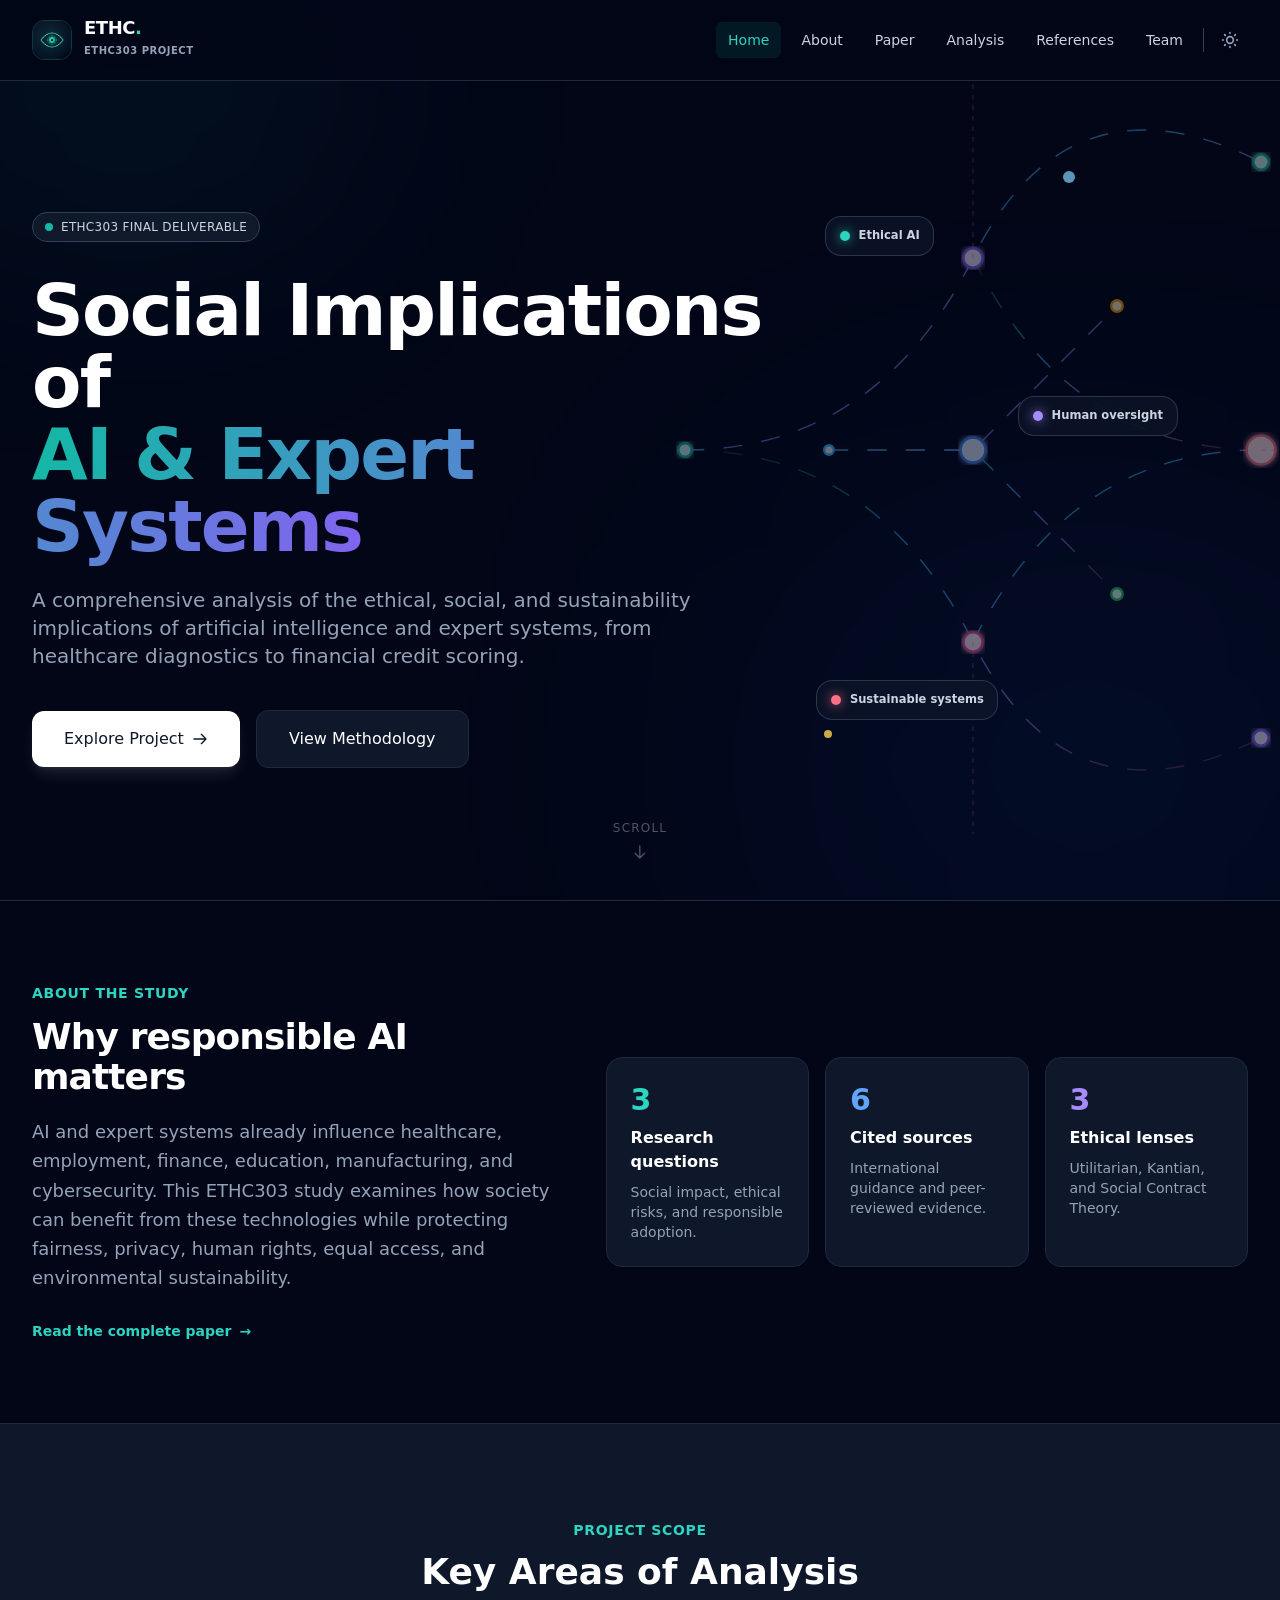
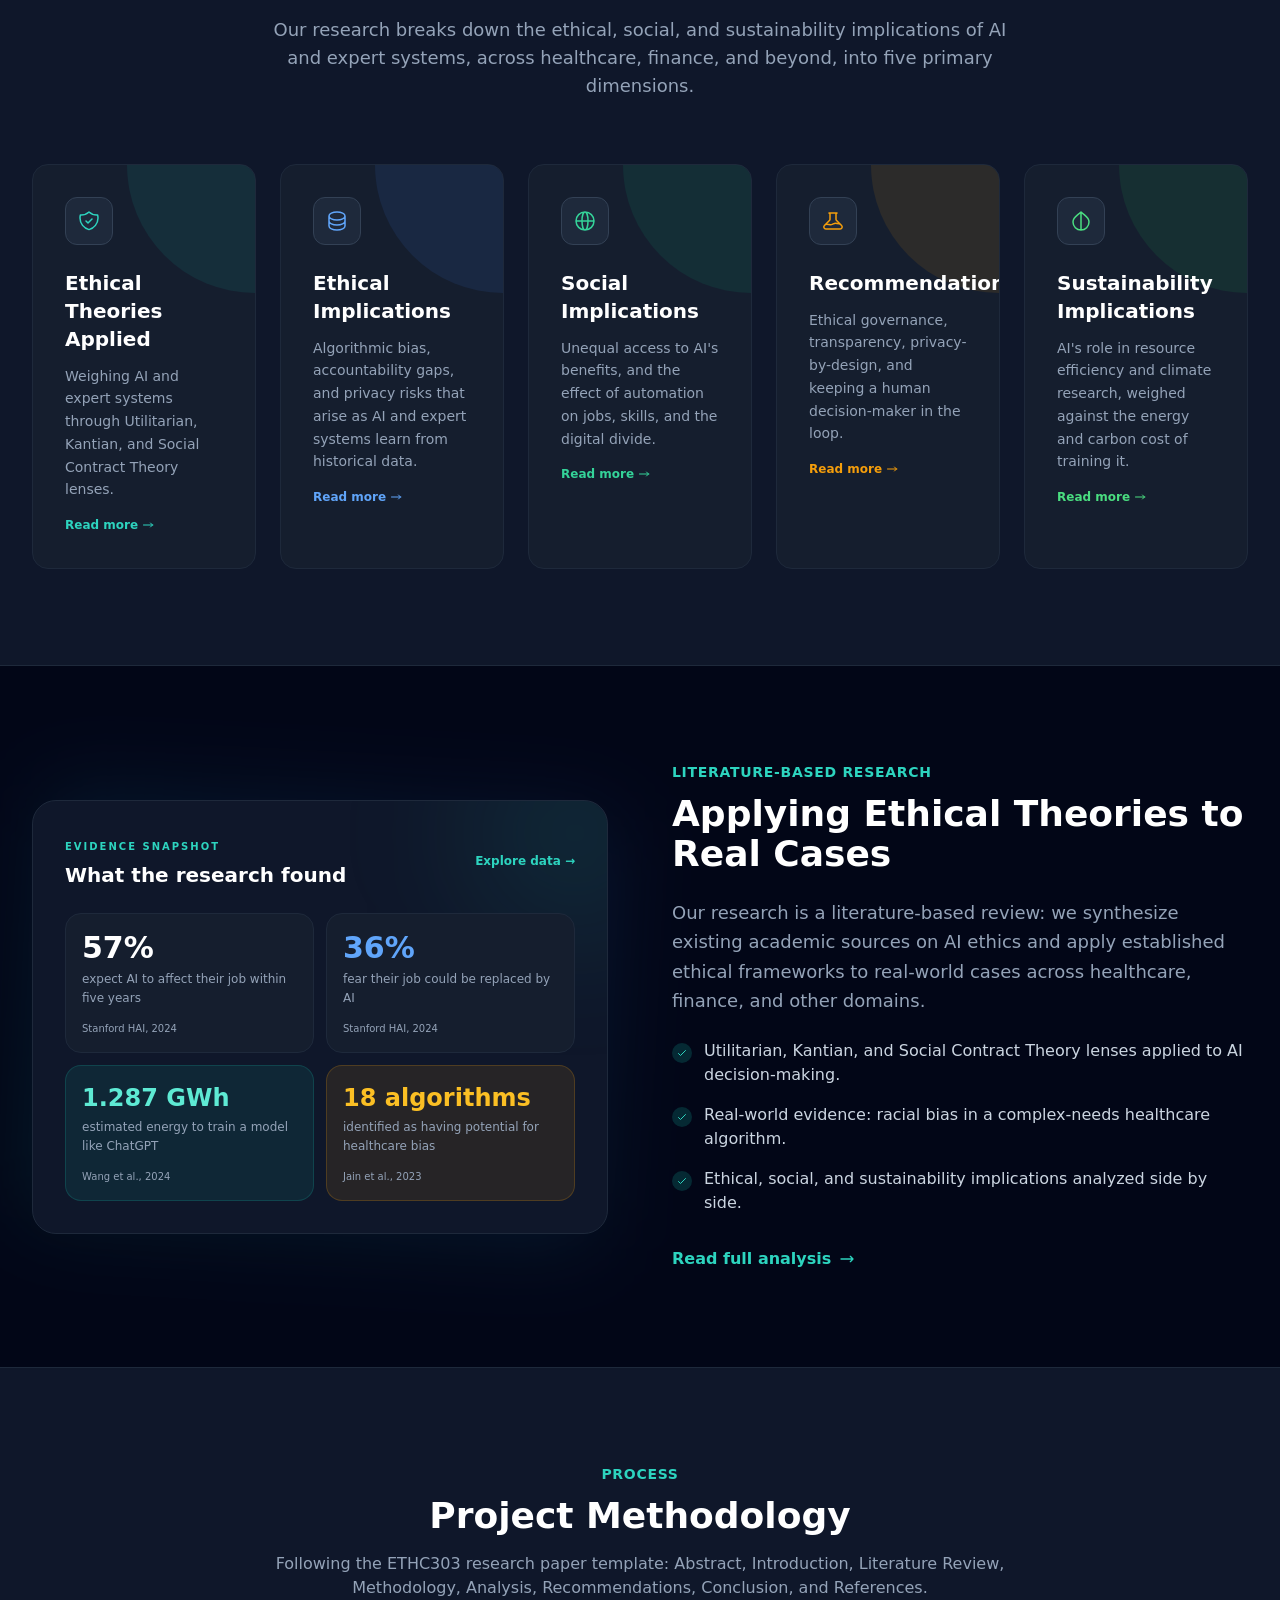
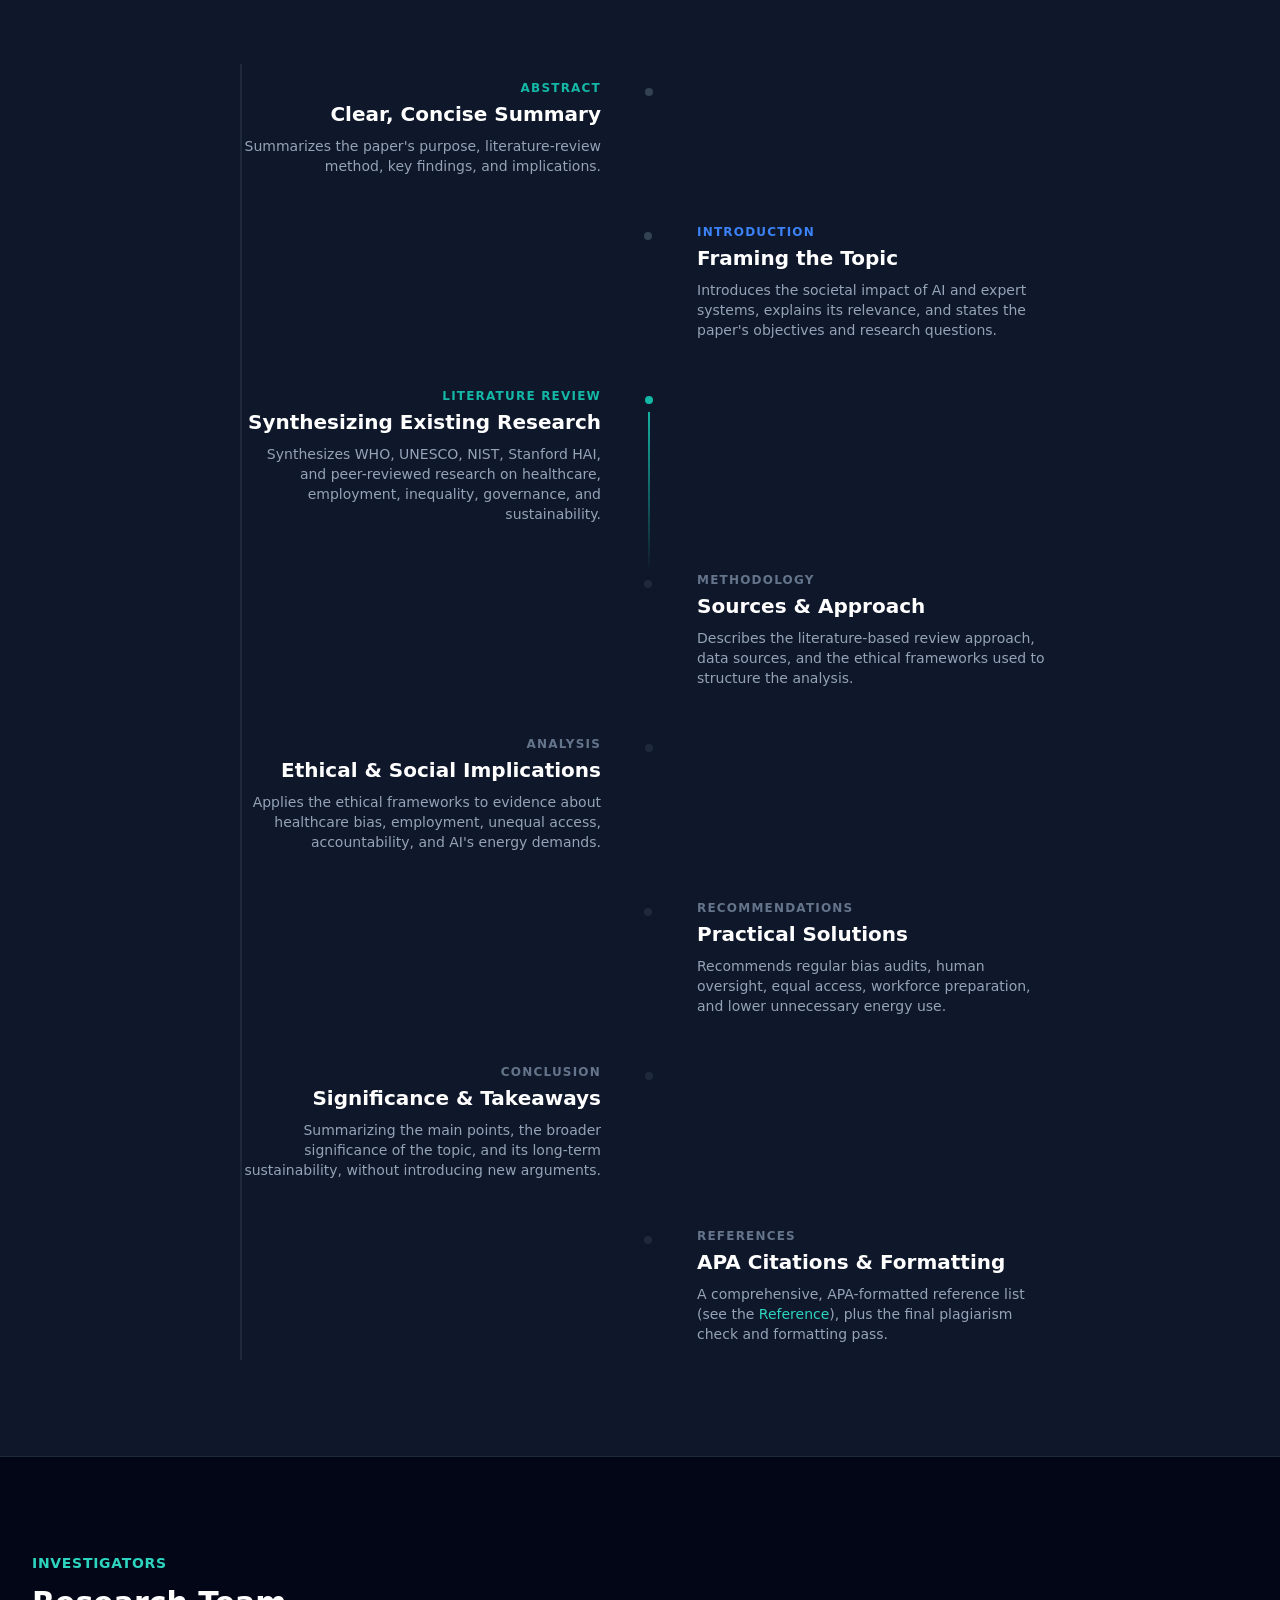
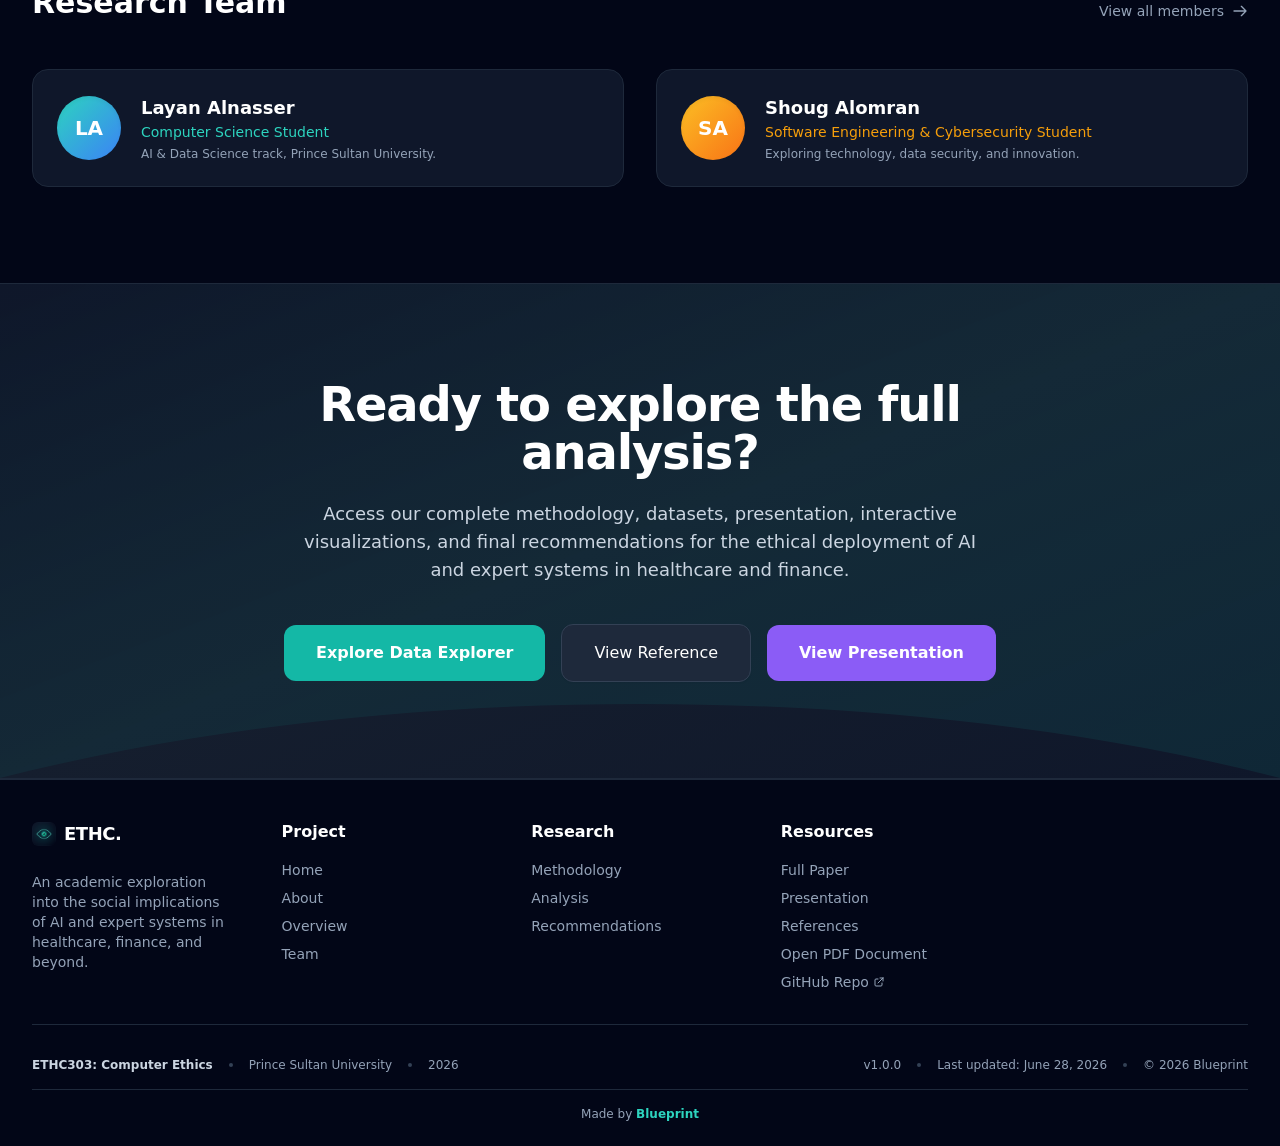
==== index.html @ da3920d8 "Add presenter task split and compact footers" ====
<!DOCTYPE html>
<html lang="en" class="dark scroll-smooth">
<head>
    <meta charset="UTF-8">
    <meta name="viewport" content="width=device-width, initial-scale=1.0">
    <link rel="icon" type="image/png" href="ethics-favicon.png">
    <title>ETHC303 Project Showcase | Social Implications of AI &amp; Expert Systems</title>
    <meta name="description" content="A comprehensive analysis of the ethical, social, and sustainability implications of AI and expert systems, from healthcare diagnostics to financial credit scoring.">
    <meta property="og:type" content="website">
    <meta property="og:url" content="https://ethics.shoug-tech.com/">
    <meta property="og:title" content="ETHC303 Project Showcase | Social Implications of AI &amp; Expert Systems">
    <meta property="og:description" content="A comprehensive analysis of the ethical, social, and sustainability implications of AI and expert systems, from healthcare diagnostics to financial credit scoring.">
    <meta property="og:image" content="https://ethics.shoug-tech.com/ethc303-banner.png">
    <meta property="og:image:width" content="1200">
    <meta property="og:image:height" content="630">
    <meta name="twitter:card" content="summary_large_image">
    <meta name="twitter:title" content="ETHC303 Project Showcase | Social Implications of AI &amp; Expert Systems">
    <meta name="twitter:description" content="A comprehensive analysis of the ethical, social, and sustainability implications of AI and expert systems, from healthcare diagnostics to financial credit scoring.">
    <meta name="twitter:image" content="https://ethics.shoug-tech.com/ethc303-banner.png">
    <link rel="stylesheet" href="tailwind.css">
    <style>
        .reveal {
            opacity: 0;
            transform: translateY(30px);
            transition: all 0.8s cubic-bezier(0.16, 1, 0.3, 1);
        }
        .reveal.active {
            opacity: 1;
            transform: translateY(0);
        }
        .reveal-delay-1 { transition-delay: 100ms; }
        .reveal-delay-2 { transition-delay: 200ms; }
        .reveal-delay-3 { transition-delay: 300ms; }

        .path-anim {
            stroke-dasharray: 20;
            animation: dash 30s linear infinite;
        }

        @keyframes gradient-drift {
            0%, 100% { background-position: 0% 50%; }
            50% { background-position: 100% 50%; }
        }
        @keyframes badge-float {
            0%, 100% { transform: translate3d(0, 0, 0) rotate(-1deg); }
            50% { transform: translate3d(0, -14px, 0) rotate(1.5deg); }
        }
        @keyframes badge-float-alt {
            0%, 100% { transform: translate3d(0, 0, 0) rotate(1deg); }
            50% { transform: translate3d(0, 12px, 0) rotate(-1.5deg); }
        }
        @keyframes soft-orbit {
            from { transform: rotate(0deg) translateX(16px) rotate(0deg); }
            to { transform: rotate(360deg) translateX(16px) rotate(-360deg); }
        }
        @keyframes logo-breathe {
            0%, 100% { transform: scale(1); filter: saturate(1); }
            50% { transform: scale(1.07); filter: saturate(1.35); }
        }
        .hero-gradient-text {
            background-size: 220% 220%;
            animation: gradient-drift 7s ease-in-out infinite;
        }
        .hero-network-graphic {
            translate: calc(var(--hero-x, 0) * 1px) calc(var(--hero-y, 0) * 1px);
            transition: translate 180ms ease-out;
            will-change: translate;
        }
        .hero-badge {
            position: absolute;
            z-index: 15;
            display: flex;
            align-items: center;
            gap: 0.55rem;
            padding: 0.65rem 0.85rem;
            border: 1px solid rgba(148, 163, 184, 0.28);
            border-radius: 1rem;
            background: rgba(255, 255, 255, 0.76);
            color: #334155;
            font-size: 0.72rem;
            font-weight: 700;
            box-shadow: 0 18px 45px -28px rgba(15, 23, 42, 0.45);
            backdrop-filter: blur(14px);
            pointer-events: none;
        }
        .dark .hero-badge { background: rgba(15, 23, 42, 0.72); color: #cbd5e1; border-color: rgba(71, 85, 105, 0.55); }
        .hero-badge:nth-child(1) { animation: badge-float 5.5s ease-in-out infinite; }
        .hero-badge:nth-child(2) { animation: badge-float-alt 6.5s ease-in-out 0.8s infinite; }
        .hero-badge:nth-child(3) { animation: badge-float 7s ease-in-out 1.5s infinite; }
        .hero-particle { animation: soft-orbit 8s linear infinite; transform-origin: center; }
        body > nav img { animation: logo-breathe 4s ease-in-out infinite; }

        @media (prefers-reduced-motion: reduce) {
            *, *::before, *::after { animation-duration: 0.01ms !important; animation-iteration-count: 1 !important; scroll-behavior: auto !important; transition-duration: 0.01ms !important; }
            .hero-network-graphic { translate: 0 0; }
        }

        ::-webkit-scrollbar {
            width: 8px;
        }
        ::-webkit-scrollbar-track {
            background: #020617;
        }
        ::-webkit-scrollbar-thumb {
            background: #1e293b;
            border-radius: 4px;
        }
        ::-webkit-scrollbar-thumb:hover {
            background: #334155;
        }
    </style>
</head>
<body class="bg-slate-50 dark:bg-slate-950 text-slate-900 dark:text-slate-50 font-sans antialiased transition-colors duration-300 selection:bg-teal-500/30 selection:text-teal-900 dark:selection:text-teal-100 overflow-x-hidden">

    <nav class="fixed top-0 w-full z-50 bg-white/80 dark:bg-slate-950/80 backdrop-blur-lg border-b border-slate-200 dark:border-slate-800 transition-colors duration-300">
        <div class="max-w-7xl mx-auto px-4 sm:px-6 lg:px-8">
            <div class="flex justify-between items-center h-20">

                <a href="#home" aria-label="ETHC. ETHC303 PROJECT home" class="flex-shrink-0 flex items-center gap-3 cursor-pointer group">
                    <div class="w-10 h-10 rounded-xl overflow-hidden border border-teal-500/30 group-hover:border-teal-500/60 transition-all shadow-sm">
                        <img src="ethics-favicon.png" alt="ETHC project logo" class="w-full h-full object-cover">
                    </div>
                    <div>
                        <span class="font-bold text-lg tracking-tight block leading-none">ETHC<span class="text-teal-600 dark:text-teal-400">.</span></span>
                        <span class="text-[10px] text-slate-500 dark:text-slate-400 uppercase tracking-wider font-semibold">ETHC303 Project</span>
                    </div>
                </a>

                <div class="hidden lg:flex items-center space-x-1 xl:space-x-2">
                    <a href="#" class="px-3 py-2 rounded-md text-sm font-medium text-teal-600 dark:text-teal-400 bg-teal-50 dark:bg-teal-500/10">Home</a>
                    <a href="#about" class="px-3 py-2 rounded-md text-sm font-medium text-slate-600 dark:text-slate-300 hover:text-slate-900 dark:hover:text-white hover:bg-slate-100 dark:hover:bg-slate-800 transition-all">About</a>
                    <a href="#project" class="px-3 py-2 rounded-md text-sm font-medium text-slate-600 dark:text-slate-300 hover:text-slate-900 dark:hover:text-white hover:bg-slate-100 dark:hover:bg-slate-800 transition-all">Project</a>
                    <a href="#research" class="px-3 py-2 rounded-md text-sm font-medium text-slate-600 dark:text-slate-300 hover:text-slate-900 dark:hover:text-white hover:bg-slate-100 dark:hover:bg-slate-800 transition-all">Research</a>
                    <a href="#methodology" class="px-3 py-2 rounded-md text-sm font-medium text-slate-600 dark:text-slate-300 hover:text-slate-900 dark:hover:text-white hover:bg-slate-100 dark:hover:bg-slate-800 transition-all">Methodology</a>
                    <a href="dashboard.html" class="px-3 py-2 rounded-md text-sm font-medium text-slate-600 dark:text-slate-300 hover:text-slate-900 dark:hover:text-white hover:bg-slate-100 dark:hover:bg-slate-800 transition-all">Analysis</a>

                    <div class="relative group">
                        <button class="flex items-center gap-1 px-3 py-2 rounded-md text-sm font-medium text-slate-600 dark:text-slate-300 hover:text-slate-900 dark:hover:text-white hover:bg-slate-100 dark:hover:bg-slate-800 transition-all">
                            More
                            <svg class="w-4 h-4" fill="none" viewBox="0 0 24 24" stroke="currentColor"><path stroke-linecap="round" stroke-linejoin="round" stroke-width="2" d="M19 9l-7 7-7-7"></path></svg>
                        </button>
                        <div class="absolute right-0 w-48 mt-2 origin-top-right bg-white dark:bg-slate-900 border border-slate-200 dark:border-slate-800 rounded-xl shadow-lg opacity-0 invisible group-hover:opacity-100 group-hover:visible transition-all duration-200 transform scale-95 group-hover:scale-100 p-2 z-50">
                            <a href="#recommendations" class="block px-4 py-2 text-sm text-slate-600 dark:text-slate-300 hover:bg-slate-50 dark:hover:bg-slate-800 rounded-lg">Recommendations</a>
                            <a href="#team" class="block px-4 py-2 text-sm text-slate-600 dark:text-slate-300 hover:bg-slate-50 dark:hover:bg-slate-800 rounded-lg">Team</a>
                            <a href="paper.html" class="block px-4 py-2 text-sm text-slate-600 dark:text-slate-300 hover:bg-slate-50 dark:hover:bg-slate-800 rounded-lg">Full Paper</a>
                            <a href="reference.html" class="block px-4 py-2 text-sm text-slate-600 dark:text-slate-300 hover:bg-slate-50 dark:hover:bg-slate-800 rounded-lg">Reference</a>
                            <a href="dashboard.html" class="block px-4 py-2 text-sm text-slate-600 dark:text-slate-300 hover:bg-slate-50 dark:hover:bg-slate-800 rounded-lg">Data Explorer</a>
                        </div>
                    </div>

                    <div class="w-px h-6 bg-slate-200 dark:bg-slate-700 mx-2"></div>

                    <button id="theme-toggle" class="p-2 rounded-lg text-slate-500 dark:text-slate-400 hover:bg-slate-100 dark:hover:bg-slate-800 transition-colors" aria-label="Toggle Dark Mode">
                        <svg id="theme-toggle-light-icon" class="hidden w-5 h-5" fill="none" viewBox="0 0 24 24" stroke="currentColor">
                            <path stroke-linecap="round" stroke-linejoin="round" stroke-width="2" d="M12 3v1m0 16v1m9-9h-1M4 12H3m15.364 6.364l-.707-.707M6.343 6.343l-.707-.707m12.728 0l-.707.707M6.343 17.657l-.707.707M16 12a4 4 0 11-8 0 4 4 0 018 0z"></path>
                        </svg>
                        <svg id="theme-toggle-dark-icon" class="hidden w-5 h-5" fill="none" viewBox="0 0 24 24" stroke="currentColor">
                            <path stroke-linecap="round" stroke-linejoin="round" stroke-width="2" d="M20.354 15.354A9 9 0 018.646 3.646 9.003 9.003 0 0012 21a9.003 9.003 0 008.354-5.646z"></path>
                        </svg>
                    </button>
                </div>

                <div class="lg:hidden flex items-center gap-4">
                    <button id="theme-toggle-mobile" type="button" aria-label="Toggle color theme" class="p-2 rounded-lg text-slate-500 dark:text-slate-400 hover:bg-slate-100 dark:hover:bg-slate-800">
                        <svg class="w-5 h-5" fill="none" viewBox="0 0 24 24" stroke="currentColor"><path stroke-linecap="round" stroke-linejoin="round" stroke-width="2" d="M20.354 15.354A9 9 0 018.646 3.646 9.003 9.003 0 0012 21a9.003 9.003 0 008.354-5.646z"></path></svg>
                    </button>
                    <button type="button" aria-label="Open navigation menu" class="text-slate-500 dark:text-slate-400 hover:text-slate-900 dark:hover:text-white p-2">
                        <svg class="h-6 w-6" fill="none" viewBox="0 0 24 24" stroke="currentColor">
                            <path stroke-linecap="round" stroke-linejoin="round" stroke-width="2" d="M4 6h16M4 12h16M4 18h16"></path>
                        </svg>
                    </button>
                </div>
            </div>
        </div>
    </nav>

    <section id="home" class="relative min-h-[100vh] flex items-center pt-20 overflow-hidden">
        <div class="absolute inset-0 z-0">
            <div class="absolute top-[-10%] left-[-10%] w-[40%] h-[40%] rounded-full bg-emerald-300/20 dark:bg-teal-500/5 blur-[120px]"></div>
            <div class="absolute bottom-[-10%] right-[-10%] w-[50%] h-[50%] rounded-full bg-violet-300/15 dark:bg-blue-600/10 blur-[150px]"></div>

            <div class="absolute right-0 top-1/2 -translate-y-1/2 w-full lg:w-[60%] h-full opacity-60 dark:opacity-45 pointer-events-none">
                <svg width="100%" height="100%" viewBox="0 0 800 800" xmlns="http://www.w3.org/2000/svg" class="hero-network-graphic absolute right-[-10%] top-0">
                    <defs>
                        <linearGradient id="lineGrad" x1="0%" y1="0%" x2="100%" y2="100%">
                            <stop offset="0%" stop-color="#2dd4bf" stop-opacity="0.2"></stop>
                            <stop offset="35%" stop-color="#38bdf8" stop-opacity="0.8"></stop>
                            <stop offset="70%" stop-color="#a78bfa" stop-opacity="0.75"></stop>
                            <stop offset="100%" stop-color="#fb7185" stop-opacity="0.25"></stop>
                        </linearGradient>
                        <filter id="glow">
                            <feGaussianBlur stdDeviation="4" result="coloredBlur"></feGaussianBlur>
                            <feMerge>
                                <feMergeNode in="coloredBlur"></feMergeNode>
                                <feMergeNode in="SourceGraphic"></feMergeNode>
                            </feMerge>
                        </filter>
                    </defs>

                    <g fill="none" stroke="url(#lineGrad)" stroke-width="1.5" class="path-anim">
                        <path d="M 100,400 Q 300,400 400,200 T 700,100"></path>
                        <path d="M 100,400 Q 300,400 400,600 T 700,700"></path>
                        <path d="M 400,200 Q 500,400 700,400"></path>
                        <path d="M 400,600 Q 500,400 700,400"></path>
                        <path d="M 250,400 L 400,400 L 550,250"></path>
                        <path d="M 250,400 L 400,400 L 550,550"></path>
                    </g>

                    <g stroke-width="2.5">
                        <circle cx="100" cy="400" r="7" fill="#ccfbf1" stroke="#14b8a6" filter="url(#glow)" class="animate-pulse"></circle>
                        <circle cx="250" cy="400" r="5" fill="#e0f2fe" stroke="#38bdf8"></circle>
                        <circle cx="400" cy="200" r="10" fill="#ede9fe" stroke="#8b5cf6" filter="url(#glow)" class="animate-float"></circle>
                        <circle cx="400" cy="400" r="13" fill="#dbeafe" stroke="#3b82f6" filter="url(#glow)" class="animate-pulse-slow"></circle>
                        <circle cx="400" cy="600" r="10" fill="#fce7f3" stroke="#ec4899" filter="url(#glow)" class="animate-float-delayed"></circle>
                        <circle cx="550" cy="250" r="6" fill="#fef3c7" stroke="#f59e0b"></circle>
                        <circle cx="550" cy="550" r="6" fill="#dcfce7" stroke="#22c55e"></circle>
                        <circle cx="700" cy="100" r="8" fill="#ccfbf1" stroke="#14b8a6" filter="url(#glow)"></circle>
                        <circle cx="700" cy="400" r="15" fill="#ffe4e6" stroke="#fb7185" filter="url(#glow)"></circle>
                        <circle cx="700" cy="700" r="8" fill="#ede9fe" stroke="#8b5cf6" filter="url(#glow)"></circle>
                    </g>

                    <g fill="none" stroke="#f472b6" stroke-width="1.5" stroke-dasharray="5 6" opacity="0.35">
                        <path d="M 400,200 L 400,0"></path>
                        <path d="M 400,600 L 400,800"></path>
                        <path d="M 700,400 L 900,400"></path>
                    </g>
                </svg>
            </div>

            <div class="hidden lg:block absolute inset-0 pointer-events-none" aria-hidden="true">
                <div class="hero-badge right-[27%] top-[24%]"><span class="w-2.5 h-2.5 rounded-full bg-teal-400 shadow-[0_0_12px_rgba(45,212,191,0.8)]"></span>Ethical AI</div>
                <div class="hero-badge right-[8%] top-[44%]"><span class="w-2.5 h-2.5 rounded-full bg-violet-400 shadow-[0_0_12px_rgba(167,139,250,0.8)]"></span>Human oversight</div>
                <div class="hero-badge right-[22%] bottom-[20%]"><span class="w-2.5 h-2.5 rounded-full bg-rose-400 shadow-[0_0_12px_rgba(251,113,133,0.8)]"></span>Sustainable systems</div>
                <span class="hero-particle absolute right-[16%] top-[19%] w-3 h-3 rounded-full bg-sky-300/70"></span>
                <span class="hero-particle absolute right-[35%] bottom-[18%] w-2 h-2 rounded-full bg-amber-300/80" style="animation-delay: -3s"></span>
            </div>
        </div>

        <div class="max-w-7xl mx-auto px-4 sm:px-6 lg:px-8 relative z-10 w-full">
            <div class="grid grid-cols-1 lg:grid-cols-12 gap-12 items-center">

                <div class="lg:col-span-8 text-center lg:text-left reveal">
                    <div class="inline-flex items-center gap-2 px-3 py-1.5 rounded-full bg-slate-100 dark:bg-slate-800/50 border border-slate-200 dark:border-slate-700 backdrop-blur-sm mb-8">
                        <span class="flex w-2 h-2 rounded-full bg-teal-500 animate-pulse"></span>
                        <span class="text-xs font-medium text-slate-700 dark:text-slate-300 tracking-wide uppercase">ETHC303 Final Deliverable</span>
                    </div>

                    <h1 class="text-5xl sm:text-6xl lg:text-7xl font-bold tracking-tight text-slate-900 dark:text-white mb-6 leading-[1.1]">
                        Social Implications of <br class="hidden sm:block">
                        <span class="hero-gradient-text text-transparent bg-clip-text bg-gradient-to-r from-teal-500 via-sky-500 via-violet-500 to-rose-400">AI &amp; Expert Systems</span>
                    </h1>

                    <p class="text-lg sm:text-xl text-slate-600 dark:text-slate-400 mb-10 max-w-2xl mx-auto lg:mx-0 font-light leading-relaxed">
                        A comprehensive analysis of the ethical, social, and sustainability implications of artificial intelligence and expert systems, from healthcare diagnostics to financial credit scoring.
                    </p>

                    <div class="flex flex-col sm:flex-row items-center justify-center lg:justify-start gap-4">
                        <a href="#project" class="w-full sm:w-auto px-8 py-4 rounded-xl bg-slate-900 dark:bg-white text-white dark:text-slate-900 font-medium hover:bg-slate-800 dark:hover:bg-slate-100 hover:-translate-y-1 transition-all duration-300 shadow-lg shadow-slate-900/20 dark:shadow-white/10 flex items-center justify-center gap-2 group">
                            Explore Project
                            <svg class="w-4 h-4 group-hover:translate-x-1 transition-transform" fill="none" viewBox="0 0 24 24" stroke="currentColor"><path stroke-linecap="round" stroke-linejoin="round" stroke-width="2" d="M14 5l7 7m0 0l-7 7m7-7H3"></path></svg>
                        </a>
                        <a href="#research" class="w-full sm:w-auto px-8 py-4 rounded-xl bg-white dark:bg-slate-900 text-slate-900 dark:text-white font-medium border border-slate-200 dark:border-slate-800 hover:border-slate-300 dark:hover:border-slate-700 hover:bg-slate-50 dark:hover:bg-slate-800/50 transition-all duration-300 flex items-center justify-center gap-2">
                            View Methodology
                        </a>
                    </div>
                </div>
            </div>
        </div>

        <div class="absolute bottom-10 left-1/2 -translate-x-1/2 flex flex-col items-center gap-2 opacity-50 animate-bounce">
            <span class="text-xs text-slate-500 dark:text-slate-400 font-medium uppercase tracking-widest">Scroll</span>
            <svg class="w-4 h-4 text-slate-500 dark:text-slate-400" fill="none" viewBox="0 0 24 24" stroke="currentColor"><path stroke-linecap="round" stroke-linejoin="round" stroke-width="2" d="M19 14l-7 7m0 0l-7-7m7 7V3"></path></svg>
        </div>
    </section>

    <section id="about" class="py-20 bg-slate-50 dark:bg-slate-950 border-y border-slate-200 dark:border-slate-800 scroll-mt-20">
        <div class="max-w-7xl mx-auto px-4 sm:px-6 lg:px-8">
            <div class="grid lg:grid-cols-[0.9fr_1.1fr] gap-12 items-center">
                <div class="reveal">
                    <span class="text-sm font-semibold text-teal-600 dark:text-teal-400 tracking-wider uppercase">About the study</span>
                    <h2 class="text-3xl md:text-4xl font-bold text-slate-900 dark:text-white mt-3 mb-5 tracking-tight">Why responsible AI matters</h2>
                    <p class="text-lg text-slate-600 dark:text-slate-400 leading-relaxed">AI and expert systems already influence healthcare, employment, finance, education, manufacturing, and cybersecurity. This ETHC303 study examines how society can benefit from these technologies while protecting fairness, privacy, human rights, equal access, and environmental sustainability.</p>
                    <a href="paper.html" class="inline-flex items-center gap-2 mt-7 text-sm font-bold text-teal-600 dark:text-teal-400 hover:gap-3 transition-all">Read the complete paper <span aria-hidden="true">→</span></a>
                </div>
                <div class="grid sm:grid-cols-3 gap-4 reveal">
                    <div class="rounded-2xl bg-white dark:bg-slate-900 border border-slate-200 dark:border-slate-800 p-6 shadow-sm">
                        <div class="text-3xl font-bold text-teal-600 dark:text-teal-400">3</div>
                        <h3 class="font-bold text-slate-900 dark:text-white mt-2">Research questions</h3>
                        <p class="text-sm text-slate-500 dark:text-slate-400 mt-2">Social impact, ethical risks, and responsible adoption.</p>
                    </div>
                    <div class="rounded-2xl bg-white dark:bg-slate-900 border border-slate-200 dark:border-slate-800 p-6 shadow-sm">
                        <div class="text-3xl font-bold text-blue-600 dark:text-blue-400">6</div>
                        <h3 class="font-bold text-slate-900 dark:text-white mt-2">Cited sources</h3>
                        <p class="text-sm text-slate-500 dark:text-slate-400 mt-2">International guidance and peer-reviewed evidence.</p>
                    </div>
                    <div class="rounded-2xl bg-white dark:bg-slate-900 border border-slate-200 dark:border-slate-800 p-6 shadow-sm">
                        <div class="text-3xl font-bold text-violet-600 dark:text-violet-400">3</div>
                        <h3 class="font-bold text-slate-900 dark:text-white mt-2">Ethical lenses</h3>
                        <p class="text-sm text-slate-500 dark:text-slate-400 mt-2">Utilitarian, Kantian, and Social Contract Theory.</p>
                    </div>
                </div>
            </div>
        </div>
    </section>

    <section id="project" class="py-24 bg-white dark:bg-slate-900 relative scroll-mt-20">
        <div class="max-w-7xl mx-auto px-4 sm:px-6 lg:px-8">
            <div class="mb-16 text-center max-w-3xl mx-auto reveal">
                <h2 class="text-sm font-semibold text-teal-600 dark:text-teal-400 tracking-wider uppercase mb-3">Project Scope</h2>
                <h3 class="text-3xl md:text-4xl font-bold text-slate-900 dark:text-white mb-6">Key Areas of Analysis</h3>
                <p class="text-slate-600 dark:text-slate-400 text-lg">Our research breaks down the ethical, social, and sustainability implications of AI and expert systems, across healthcare, finance, and beyond, into five primary dimensions.</p>
            </div>

            <div class="grid grid-cols-1 md:grid-cols-2 lg:grid-cols-5 gap-6">

                <div class="scope-card group bg-slate-50 dark:bg-slate-850 rounded-2xl p-8 border border-slate-200 dark:border-slate-800 hover:border-teal-500/30 dark:hover:border-teal-500/50 hover:shadow-xl hover:shadow-teal-500/5 transition-all duration-500 reveal reveal-delay-1 relative overflow-hidden cursor-pointer" role="button" tabindex="0" data-modal-key="framework">
                    <div class="absolute top-0 right-0 w-32 h-32 bg-teal-500/5 dark:bg-teal-500/10 rounded-bl-full -z-10 transition-transform group-hover:scale-110"></div>
                    <div class="w-12 h-12 rounded-xl bg-white dark:bg-slate-800 border border-slate-200 dark:border-slate-700 flex items-center justify-center mb-6 text-teal-600 dark:text-teal-400 group-hover:scale-110 transition-transform duration-500">
                        <svg class="w-6 h-6" fill="none" viewBox="0 0 24 24" stroke="currentColor"><path stroke-linecap="round" stroke-linejoin="round" stroke-width="1.5" d="M9 12l2 2 4-4m5.618-4.016A11.955 11.955 0 0112 2.944a11.955 11.955 0 01-8.618 3.04A12.02 12.02 0 003 9c0 5.591 3.824 10.29 9 11.622 5.176-1.332 9-6.03 9-11.622 0-1.042-.133-2.052-.382-3.016z"></path></svg>
                    </div>
                    <h4 class="text-xl font-bold text-slate-900 dark:text-white mb-3">Ethical Theories Applied</h4>
                    <p class="text-slate-600 dark:text-slate-400 text-sm leading-relaxed">Weighing AI and expert systems through Utilitarian, Kantian, and Social Contract Theory lenses.</p>
                    <span class="inline-flex items-center gap-1 mt-4 text-xs font-semibold text-teal-600 dark:text-teal-400">Read more <svg class="w-3 h-3 group-hover:translate-x-1 transition-transform" fill="none" viewBox="0 0 24 24" stroke="currentColor"><path stroke-linecap="round" stroke-linejoin="round" stroke-width="2" d="M17 8l4 4m0 0l-4 4m4-4H3"></path></svg></span>
                </div>

                <div class="scope-card group bg-slate-50 dark:bg-slate-850 rounded-2xl p-8 border border-slate-200 dark:border-slate-800 hover:border-blue-500/30 dark:hover:border-blue-500/50 hover:shadow-xl hover:shadow-blue-500/5 transition-all duration-500 reveal reveal-delay-2 relative overflow-hidden cursor-pointer" role="button" tabindex="0" data-modal-key="data">
                    <div class="absolute top-0 right-0 w-32 h-32 bg-blue-500/5 dark:bg-blue-500/10 rounded-bl-full -z-10 transition-transform group-hover:scale-110"></div>
                    <div class="w-12 h-12 rounded-xl bg-white dark:bg-slate-800 border border-slate-200 dark:border-slate-700 flex items-center justify-center mb-6 text-blue-600 dark:text-blue-400 group-hover:scale-110 transition-transform duration-500">
                        <svg class="w-6 h-6" fill="none" viewBox="0 0 24 24" stroke="currentColor"><path stroke-linecap="round" stroke-linejoin="round" stroke-width="1.5" d="M4 7v10c0 2.21 3.582 4 8 4s8-1.79 8-4V7M4 7c0 2.21 3.582 4 8 4s8-1.79 8-4M4 7c0-2.21 3.582-4 8-4s8 1.79 8 4m0 5c0 2.21-3.582 4-8 4s-8-1.79-8-4"></path></svg>
                    </div>
                    <h4 class="text-xl font-bold text-slate-900 dark:text-white mb-3">Ethical Implications</h4>
                    <p class="text-slate-600 dark:text-slate-400 text-sm leading-relaxed">Algorithmic bias, accountability gaps, and privacy risks that arise as AI and expert systems learn from historical data.</p>
                    <span class="inline-flex items-center gap-1 mt-4 text-xs font-semibold text-blue-600 dark:text-blue-400">Read more <svg class="w-3 h-3 group-hover:translate-x-1 transition-transform" fill="none" viewBox="0 0 24 24" stroke="currentColor"><path stroke-linecap="round" stroke-linejoin="round" stroke-width="2" d="M17 8l4 4m0 0l-4 4m4-4H3"></path></svg></span>
                </div>

                <div class="scope-card group bg-slate-50 dark:bg-slate-850 rounded-2xl p-8 border border-slate-200 dark:border-slate-800 hover:border-emerald-500/30 dark:hover:border-emerald-500/50 hover:shadow-xl hover:shadow-emerald-500/5 transition-all duration-500 reveal reveal-delay-3 relative overflow-hidden cursor-pointer" role="button" tabindex="0" data-modal-key="societal">
                    <div class="absolute top-0 right-0 w-32 h-32 bg-emerald-500/5 dark:bg-emerald-500/10 rounded-bl-full -z-10 transition-transform group-hover:scale-110"></div>
                    <div class="w-12 h-12 rounded-xl bg-white dark:bg-slate-800 border border-slate-200 dark:border-slate-700 flex items-center justify-center mb-6 text-emerald-600 dark:text-emerald-400 group-hover:scale-110 transition-transform duration-500">
                        <svg class="w-6 h-6" fill="none" viewBox="0 0 24 24" stroke="currentColor"><path stroke-linecap="round" stroke-linejoin="round" stroke-width="1.5" d="M21 12a9 9 0 01-9 9m9-9a9 9 0 00-9-9m9 9H3m9 9a9 9 0 01-9-9m9 9c1.657 0 3-4.03 3-9s-1.343-9-3-9m0 18c-1.657 0-3-4.03-3-9s1.343-9 3-9m-9 9a9 9 0 019-9"></path></svg>
                    </div>
                    <h4 class="text-xl font-bold text-slate-900 dark:text-white mb-3">Social Implications</h4>
                    <p class="text-slate-600 dark:text-slate-400 text-sm leading-relaxed">Unequal access to AI's benefits, and the effect of automation on jobs, skills, and the digital divide.</p>
                    <span class="inline-flex items-center gap-1 mt-4 text-xs font-semibold text-emerald-600 dark:text-emerald-400">Read more <svg class="w-3 h-3 group-hover:translate-x-1 transition-transform" fill="none" viewBox="0 0 24 24" stroke="currentColor"><path stroke-linecap="round" stroke-linejoin="round" stroke-width="2" d="M17 8l4 4m0 0l-4 4m4-4H3"></path></svg></span>
                </div>

                <div class="scope-card group bg-slate-50 dark:bg-slate-850 rounded-2xl p-8 border border-slate-200 dark:border-slate-800 hover:border-amber-500/30 dark:hover:border-amber-500/50 hover:shadow-xl hover:shadow-amber-500/5 transition-all duration-500 reveal reveal-delay-3 relative overflow-hidden cursor-pointer" role="button" tabindex="0" data-modal-key="policy">
                    <div class="absolute top-0 right-0 w-32 h-32 bg-amber-500/5 dark:bg-amber-500/10 rounded-bl-full -z-10 transition-transform group-hover:scale-110"></div>
                    <div class="w-12 h-12 rounded-xl bg-white dark:bg-slate-800 border border-slate-200 dark:border-slate-700 flex items-center justify-center mb-6 text-amber-600 dark:text-amber-500 group-hover:scale-110 transition-transform duration-500">
                        <svg class="w-6 h-6" fill="none" viewBox="0 0 24 24" stroke="currentColor"><path stroke-linecap="round" stroke-linejoin="round" stroke-width="1.5" d="M19.428 15.428a2 2 0 00-1.022-.547l-2.387-.477a6 6 0 00-3.86.517l-.318.158a6 6 0 01-3.86.517L6.05 15.21a2 2 0 00-1.806.547M8 4h8l-1 1v5.172a2 2 0 00.586 1.414l5 5c1.26 1.26.367 3.414-1.415 3.414H4.828c-1.782 0-2.674-2.154-1.414-3.414l5-5A2 2 0 009 10.172V5L8 4z"></path></svg>
                    </div>
                    <h4 class="text-xl font-bold text-slate-900 dark:text-white mb-3">Recommendations</h4>
                    <p class="text-slate-600 dark:text-slate-400 text-sm leading-relaxed">Ethical governance, transparency, privacy-by-design, and keeping a human decision-maker in the loop.</p>
                    <span class="inline-flex items-center gap-1 mt-4 text-xs font-semibold text-amber-600 dark:text-amber-500">Read more <svg class="w-3 h-3 group-hover:translate-x-1 transition-transform" fill="none" viewBox="0 0 24 24" stroke="currentColor"><path stroke-linecap="round" stroke-linejoin="round" stroke-width="2" d="M17 8l4 4m0 0l-4 4m4-4H3"></path></svg></span>
                </div>

                <div class="scope-card group bg-slate-50 dark:bg-slate-850 rounded-2xl p-8 border border-slate-200 dark:border-slate-800 hover:border-green-500/30 dark:hover:border-green-500/50 hover:shadow-xl hover:shadow-green-500/5 transition-all duration-500 reveal reveal-delay-3 relative overflow-hidden cursor-pointer" role="button" tabindex="0" data-modal-key="sustainability">
                    <div class="absolute top-0 right-0 w-32 h-32 bg-green-500/5 dark:bg-green-500/10 rounded-bl-full -z-10 transition-transform group-hover:scale-110"></div>
                    <div class="w-12 h-12 rounded-xl bg-white dark:bg-slate-800 border border-slate-200 dark:border-slate-700 flex items-center justify-center mb-6 text-green-600 dark:text-green-400 group-hover:scale-110 transition-transform duration-500">
                        <svg class="w-6 h-6" fill="none" viewBox="0 0 24 24" stroke="currentColor"><path stroke-linecap="round" stroke-linejoin="round" stroke-width="1.5" d="M12 3v18m0-18c-4 4-8 5-8 10a8 8 0 0016 0c0-5-4-6-8-10z"></path></svg>
                    </div>
                    <h4 class="text-xl font-bold text-slate-900 dark:text-white mb-3">Sustainability Implications</h4>
                    <p class="text-slate-600 dark:text-slate-400 text-sm leading-relaxed">AI's role in resource efficiency and climate research, weighed against the energy and carbon cost of training it.</p>
                    <span class="inline-flex items-center gap-1 mt-4 text-xs font-semibold text-green-600 dark:text-green-400">Read more <svg class="w-3 h-3 group-hover:translate-x-1 transition-transform" fill="none" viewBox="0 0 24 24" stroke="currentColor"><path stroke-linecap="round" stroke-linejoin="round" stroke-width="2" d="M17 8l4 4m0 0l-4 4m4-4H3"></path></svg></span>
                </div>
            </div>
        </div>
    </section>

    <template id="modal-content-framework">
        <span class="px-2 py-0.5 rounded text-[10px] font-bold bg-teal-500/10 text-teal-600 dark:text-teal-400 uppercase tracking-wider">Analysis</span>
        <h3 id="detail-modal-heading" class="text-2xl font-bold text-slate-900 dark:text-white mt-3 mb-4">Ethical Theories Applied</h3>
        <p class="text-slate-600 dark:text-slate-400 leading-relaxed mb-4">From a <strong class="text-slate-800 dark:text-slate-200">Utilitarian</strong> perspective, AI is ethical if it produces the greatest overall benefit for society and decreases the chance of harm, gains in medicine and efficiency must be weighed against risks like discrimination, job loss, and pollution.</p>
        <p class="text-slate-600 dark:text-slate-400 leading-relaxed mb-4">Under <strong class="text-slate-800 dark:text-slate-200">Kantian ethics</strong>, human beings ought to be respected as humans rather than as sources of data.</p>
        <p class="text-slate-600 dark:text-slate-400 leading-relaxed"><strong class="text-slate-800 dark:text-slate-200">Social Contract Theory</strong> holds that governments and organizations are supposed to create proper regulations concerning the use of AI, helping society reap the benefits of technological progress while minimizing potential harm. Read the full <a href="paper.html#ethical-theories" class="text-teal-600 dark:text-teal-400 font-medium hover:underline">Ethical Theories section</a> of the paper.</p>
    </template>

    <template id="modal-content-data">
        <span class="px-2 py-0.5 rounded text-[10px] font-bold bg-blue-500/10 text-blue-600 dark:text-blue-400 uppercase tracking-wider">Analysis</span>
        <h3 id="detail-modal-heading" class="text-2xl font-bold text-slate-900 dark:text-white mt-3 mb-4">Ethical Implications</h3>
        <p class="text-slate-600 dark:text-slate-400 leading-relaxed mb-4">Issues surrounding AI and Expert Systems connect to fairness, accountability, privacy, and possible harm. The WHO (2021) points to low-quality data, bias in clinical data, and improper collection methods; biased data can maintain and worsen existing disparities in certain populations.</p>
        <p class="text-slate-600 dark:text-slate-400 leading-relaxed mb-4">A documented example: an algorithm identifying patients with complex needs used past health care spending as a proxy for severity. Because less was historically spent treating Black patients than white patients with similar conditions, the algorithm underestimated their need for additional services (Jain et al., 2023).</p>
        <p class="text-slate-600 dark:text-slate-400 leading-relaxed">Accountability becomes murky too: when someone is harmed by AI, it's often unclear whether the developer, organization, or user is responsible. Tabassi (2023) notes proper control measures can help reduce this inequity. See the full <a href="paper.html#analysis" class="text-teal-600 dark:text-teal-400 font-medium hover:underline">Analysis section</a> for the complete discussion.</p>
    </template>

    <template id="modal-content-societal">
        <span class="px-2 py-0.5 rounded text-[10px] font-bold bg-emerald-500/10 text-emerald-600 dark:text-emerald-400 uppercase tracking-wider">Analysis</span>
        <h3 id="detail-modal-heading" class="text-2xl font-bold text-slate-900 dark:text-white mt-3 mb-4">Societal Implications</h3>
        <p class="text-slate-600 dark:text-slate-400 leading-relaxed mb-4">Societal implications show up most clearly in employment and inequality. Per the Stanford Institute for Human-Centered AI (2024), 57% of people expect AI to affect their jobs within five years, and 36% fear their job could be replaced outright, an early signal AI may change not just which jobs exist, but which skills they require.</p>
        <p class="text-slate-600 dark:text-slate-400 leading-relaxed">UNESCO (2021) adds that AI can exacerbate existing inequalities both within and between countries: where access to the technology isn't equal, those with less technological potential end up at a considerable disadvantage. Full citations are in our <a href="reference.html" class="text-teal-600 dark:text-teal-400 font-medium hover:underline">Reference</a>.</p>
    </template>

    <template id="modal-content-policy">
        <span class="px-2 py-0.5 rounded text-[10px] font-bold bg-amber-500/10 text-amber-600 dark:text-amber-500 uppercase tracking-wider">Recommendations</span>
        <h3 id="detail-modal-heading" class="text-2xl font-bold text-slate-900 dark:text-white mt-3 mb-4">Recommendations</h3>
        <p class="text-slate-600 dark:text-slate-400 leading-relaxed mb-4">Regular audits should check whether AI creates bias or inequity, especially where results can negatively affect people's lives, with human involvement in important decisions so responsibility never rests solely on the automated system (Tabassi, 2023; World Health Organization, 2021).</p>
        <p class="text-slate-600 dark:text-slate-400 leading-relaxed mb-4">Governments and organizations should also ensure different segments of society get equal access to AI's benefits, since unequal access can deepen existing inequalities (UNESCO, 2021), and should prepare people for AI's growing impact on employment.</p>
        <p class="text-slate-600 dark:text-slate-400 leading-relaxed">Finally, sustainability must be weighed throughout development and use, reducing unnecessary energy consumption while still exploring AI's potential to support sustainability (Wang et al., 2024). Read the full <a href="paper.html#recommendations" class="text-teal-600 dark:text-teal-400 font-medium hover:underline">Recommendations section</a> of the paper.</p>
    </template>

    <template id="modal-content-sustainability">
        <span class="px-2 py-0.5 rounded text-[10px] font-bold bg-green-500/10 text-green-600 dark:text-green-400 uppercase tracking-wider">Analysis</span>
        <h3 id="detail-modal-heading" class="text-2xl font-bold text-slate-900 dark:text-white mt-3 mb-4">Sustainability Implications</h3>
        <p class="text-slate-600 dark:text-slate-400 leading-relaxed mb-4">AI's sustainability story cuts both ways. Wang et al. (2024) find that training a model like ChatGPT consumes 1.287 gigawatt-hours of electricity, roughly the annual usage of 120 American households, so energy demand during training is a real and growing concern.</p>
        <p class="text-slate-600 dark:text-slate-400 leading-relaxed">Yet the same research finds that for every 1% increase in a country's AI development level, carbon emissions decrease by 0.0013%. AI helps advance sustainability while consuming significant energy to do so, which is why its environmental impact needs to be assessed at every stage of development and use (Wang et al., 2024). Read the full <a href="paper.html#sustainability-implications" class="text-green-600 dark:text-green-400 font-medium hover:underline">Sustainability Implications section</a> of the paper.</p>
    </template>

    <div id="detail-modal" class="hidden fixed inset-0 z-[100] items-center justify-center p-4 sm:p-6">
        <div id="detail-modal-backdrop" class="absolute inset-0 bg-slate-950/70 backdrop-blur-sm"></div>
        <div class="relative w-full max-w-2xl max-h-[85vh] overflow-y-auto bg-white dark:bg-slate-900 border border-slate-200 dark:border-slate-800 rounded-2xl shadow-2xl p-8" role="dialog" aria-modal="true" aria-labelledby="detail-modal-heading">
            <button id="detail-modal-close" type="button" aria-label="Close" class="absolute top-5 right-5 p-2 rounded-full bg-slate-100 dark:bg-slate-800 text-slate-500 hover:text-slate-900 dark:hover:text-white transition-all">
                <svg class="w-5 h-5" fill="none" viewBox="0 0 24 24" stroke="currentColor"><path stroke-linecap="round" stroke-linejoin="round" stroke-width="2" d="M6 18L18 6M6 6l12 12"></path></svg>
            </button>
            <div id="detail-modal-body"></div>
        </div>
    </div>

    <section id="research" class="py-24 bg-slate-50 dark:bg-slate-950 border-y border-slate-200 dark:border-slate-800 overflow-hidden">
        <div class="max-w-7xl mx-auto px-4 sm:px-6 lg:px-8">
            <div class="flex flex-col lg:flex-row items-center gap-16">

                <div class="w-full lg:w-1/2 relative reveal">
                    <div class="absolute inset-0 bg-gradient-to-tr from-teal-500/10 to-blue-500/10 rounded-3xl blur-2xl transform rotate-3"></div>

                    <div class="relative bg-white dark:bg-slate-900 border border-slate-200 dark:border-slate-800 rounded-3xl p-6 sm:p-8 shadow-2xl shadow-slate-200/50 dark:shadow-none overflow-hidden">
                        <div class="absolute -top-20 -right-20 w-56 h-56 rounded-full bg-teal-500/10 blur-3xl"></div>
                        <div class="relative flex items-center justify-between mb-6">
                            <div>
                                <span class="text-[10px] font-bold text-teal-600 dark:text-teal-400 uppercase tracking-[0.2em]">Evidence snapshot</span>
                                <h4 class="text-xl font-bold text-slate-900 dark:text-white mt-1">What the research found</h4>
                            </div>
                            <a href="dashboard.html" class="text-xs font-semibold text-teal-600 dark:text-teal-400 hover:underline">Explore data →</a>
                        </div>

                        <div class="relative grid grid-cols-2 gap-3">
                            <div class="rounded-2xl bg-slate-50 dark:bg-slate-850 border border-slate-200 dark:border-slate-800 p-4">
                                <div class="text-3xl font-bold text-slate-900 dark:text-white">57%</div>
                                <p class="text-xs text-slate-600 dark:text-slate-400 mt-1 leading-relaxed">expect AI to affect their job within five years</p>
                                <span class="text-[10px] text-slate-400 mt-3 block">Stanford HAI, 2024</span>
                            </div>
                            <div class="rounded-2xl bg-slate-50 dark:bg-slate-850 border border-slate-200 dark:border-slate-800 p-4">
                                <div class="text-3xl font-bold text-blue-600 dark:text-blue-400">36%</div>
                                <p class="text-xs text-slate-600 dark:text-slate-400 mt-1 leading-relaxed">fear their job could be replaced by AI</p>
                                <span class="text-[10px] text-slate-400 mt-3 block">Stanford HAI, 2024</span>
                            </div>
                            <div class="rounded-2xl bg-teal-500/10 border border-teal-500/20 p-4">
                                <div class="text-2xl font-bold text-teal-700 dark:text-teal-300">1.287 GWh</div>
                                <p class="text-xs text-slate-600 dark:text-slate-400 mt-1 leading-relaxed">estimated energy to train a model like ChatGPT</p>
                                <span class="text-[10px] text-slate-400 mt-3 block">Wang et al., 2024</span>
                            </div>
                            <div class="rounded-2xl bg-amber-500/10 border border-amber-500/20 p-4">
                                <div class="text-2xl font-bold text-amber-600 dark:text-amber-400">18 algorithms</div>
                                <p class="text-xs text-slate-600 dark:text-slate-400 mt-1 leading-relaxed">identified as having potential for healthcare bias</p>
                                <span class="text-[10px] text-slate-400 mt-3 block">Jain et al., 2023</span>
                            </div>
                        </div>
                    </div>
                </div>

                <div class="w-full lg:w-1/2 reveal">
                    <h2 class="text-sm font-semibold text-teal-600 dark:text-teal-400 tracking-wider uppercase mb-3">Literature-Based Research</h2>
                    <h3 class="text-3xl md:text-4xl font-bold text-slate-900 dark:text-white mb-6">Applying Ethical Theories to Real Cases</h3>
                    <p class="text-slate-600 dark:text-slate-400 text-lg mb-6 leading-relaxed">
                        Our research is a literature-based review: we synthesize existing academic sources on AI ethics and apply established ethical frameworks to real-world cases across healthcare, finance, and other domains.
                    </p>
                    <ul class="space-y-4 mb-8">
                        <li class="flex items-start gap-3">
                            <div class="mt-1 w-5 h-5 rounded-full bg-teal-100 dark:bg-teal-500/20 flex items-center justify-center flex-shrink-0">
                                <svg class="w-3 h-3 text-teal-600 dark:text-teal-400" fill="none" viewBox="0 0 24 24" stroke="currentColor"><path stroke-linecap="round" stroke-linejoin="round" stroke-width="2" d="M5 13l4 4L19 7"></path></svg>
                            </div>
                            <span class="text-slate-700 dark:text-slate-300">Utilitarian, Kantian, and Social Contract Theory lenses applied to AI decision-making.</span>
                        </li>
                        <li class="flex items-start gap-3">
                            <div class="mt-1 w-5 h-5 rounded-full bg-teal-100 dark:bg-teal-500/20 flex items-center justify-center flex-shrink-0">
                                <svg class="w-3 h-3 text-teal-600 dark:text-teal-400" fill="none" viewBox="0 0 24 24" stroke="currentColor"><path stroke-linecap="round" stroke-linejoin="round" stroke-width="2" d="M5 13l4 4L19 7"></path></svg>
                            </div>
                            <span class="text-slate-700 dark:text-slate-300">Real-world evidence: racial bias in a complex-needs healthcare algorithm.</span>
                        </li>
                        <li class="flex items-start gap-3">
                            <div class="mt-1 w-5 h-5 rounded-full bg-teal-100 dark:bg-teal-500/20 flex items-center justify-center flex-shrink-0">
                                <svg class="w-3 h-3 text-teal-600 dark:text-teal-400" fill="none" viewBox="0 0 24 24" stroke="currentColor"><path stroke-linecap="round" stroke-linejoin="round" stroke-width="2" d="M5 13l4 4L19 7"></path></svg>
                            </div>
                            <span class="text-slate-700 dark:text-slate-300">Ethical, social, and sustainability implications analyzed side by side.</span>
                        </li>
                    </ul>
                    <a href="dashboard.html" class="inline-flex items-center gap-2 text-teal-600 dark:text-teal-400 font-semibold hover:text-teal-700 dark:hover:text-teal-300 transition-colors group">
                        Read full analysis
                        <svg class="w-4 h-4 group-hover:translate-x-1 transition-transform" fill="none" viewBox="0 0 24 24" stroke="currentColor"><path stroke-linecap="round" stroke-linejoin="round" stroke-width="2" d="M17 8l4 4m0 0l-4 4m4-4H3"></path></svg>
                    </a>
                </div>

            </div>
        </div>
    </section>

    <section id="methodology" class="py-24 bg-white dark:bg-slate-900 relative">
        <div class="max-w-4xl mx-auto px-4 sm:px-6 lg:px-8">
            <div class="text-center mb-16 reveal">
                <h2 class="text-sm font-semibold text-teal-600 dark:text-teal-400 tracking-wider uppercase mb-3">Process</h2>
                <h3 class="text-3xl md:text-4xl font-bold text-slate-900 dark:text-white mb-4">Project Methodology</h3>
                <p class="text-slate-600 dark:text-slate-400">Following the ETHC303 research paper template: Abstract, Introduction, Literature Review, Methodology, Analysis, Recommendations, Conclusion, and References.</p>
            </div>

            <div class="relative border-l-2 border-slate-200 dark:border-slate-800 ml-4 md:ml-1/2 py-4">

                <div class="mb-12 relative pl-8 md:pl-0 w-full md:w-1/2 md:pr-12 md:text-right reveal group">
                    <div class="absolute left-[-9px] md:left-[calc(100%-8px)] top-1 w-4 h-4 rounded-full bg-slate-200 dark:bg-slate-700 border-4 border-white dark:border-slate-900 group-hover:bg-teal-500 transition-colors duration-300 shadow-[0_0_0_4px_rgba(255,255,255,1)] dark:shadow-[0_0_0_4px_rgba(15,23,42,1)]"></div>
                    <span class="text-xs font-bold text-teal-600 dark:text-teal-500 tracking-widest uppercase mb-1 block">Abstract</span>
                    <h4 class="text-xl font-bold text-slate-900 dark:text-white mb-2">Clear, Concise Summary</h4>
                    <p class="text-slate-600 dark:text-slate-400 text-sm">Summarizes the paper's purpose, literature-review method, key findings, and implications.</p>
                </div>

                <div class="mb-12 relative pl-8 md:pl-12 w-full md:w-1/2 md:ml-auto reveal group">
                    <div class="absolute left-[-9px] top-1 w-4 h-4 rounded-full bg-slate-200 dark:bg-slate-700 border-4 border-white dark:border-slate-900 group-hover:bg-blue-500 transition-colors duration-300 shadow-[0_0_0_4px_rgba(255,255,255,1)] dark:shadow-[0_0_0_4px_rgba(15,23,42,1)] z-10"></div>
                    <span class="text-xs font-bold text-blue-600 dark:text-blue-500 tracking-widest uppercase mb-1 block">Introduction</span>
                    <h4 class="text-xl font-bold text-slate-900 dark:text-white mb-2">Framing the Topic</h4>
                    <p class="text-slate-600 dark:text-slate-400 text-sm">Introduces the societal impact of AI and expert systems, explains its relevance, and states the paper's objectives and research questions.</p>
                </div>

                <div class="mb-12 relative pl-8 md:pl-0 w-full md:w-1/2 md:pr-12 md:text-right reveal group">
                    <div class="absolute left-[-9px] md:left-[calc(100%-8px)] top-1 w-4 h-4 rounded-full bg-teal-500 border-4 border-white dark:border-slate-900 shadow-[0_0_0_4px_rgba(255,255,255,1)] dark:shadow-[0_0_0_4px_rgba(15,23,42,1)] z-10 animate-pulse"></div>

                    <div class="absolute top-4 bottom-[-48px] left-[-1px] md:left-auto md:right-[-1px] w-0.5 bg-gradient-to-b from-teal-500 to-transparent z-0 hidden md:block"></div>

                    <span class="text-xs font-bold text-teal-600 dark:text-teal-500 tracking-widest uppercase mb-1 block">Literature Review</span>
                    <h4 class="text-xl font-bold text-slate-900 dark:text-white mb-2">Synthesizing Existing Research</h4>
                    <p class="text-slate-600 dark:text-slate-400 text-sm">Synthesizes WHO, UNESCO, NIST, Stanford HAI, and peer-reviewed research on healthcare, employment, inequality, governance, and sustainability.</p>
                </div>

                <div class="mb-12 relative pl-8 md:pl-12 w-full md:w-1/2 md:ml-auto reveal">
                    <div class="absolute left-[-9px] top-1 w-4 h-4 rounded-full bg-slate-200 dark:bg-slate-800 border-4 border-white dark:border-slate-900 shadow-[0_0_0_4px_rgba(255,255,255,1)] dark:shadow-[0_0_0_4px_rgba(15,23,42,1)] z-10"></div>
                    <span class="text-xs font-bold text-slate-500 tracking-widest uppercase mb-1 block">Methodology</span>
                    <h4 class="text-xl font-bold text-slate-900 dark:text-white mb-2">Sources &amp; Approach</h4>
                    <p class="text-slate-600 dark:text-slate-400 text-sm">Describes the literature-based review approach, data sources, and the ethical frameworks used to structure the analysis.</p>
                </div>

                <div class="mb-12 relative pl-8 md:pl-0 w-full md:w-1/2 md:pr-12 md:text-right reveal">
                    <div class="absolute left-[-9px] md:left-[calc(100%-8px)] top-1 w-4 h-4 rounded-full bg-slate-200 dark:bg-slate-800 border-4 border-white dark:border-slate-900 shadow-[0_0_0_4px_rgba(255,255,255,1)] dark:shadow-[0_0_0_4px_rgba(15,23,42,1)] z-10"></div>
                    <span class="text-xs font-bold text-slate-500 tracking-widest uppercase mb-1 block">Analysis</span>
                    <h4 class="text-xl font-bold text-slate-900 dark:text-white mb-2">Ethical &amp; Social Implications</h4>
                    <p class="text-slate-600 dark:text-slate-400 text-sm">Applies the ethical frameworks to evidence about healthcare bias, employment, unequal access, accountability, and AI's energy demands.</p>
                </div>

                <div id="recommendations" class="mb-12 relative pl-8 md:pl-12 w-full md:w-1/2 md:ml-auto reveal">
                    <div class="absolute left-[-9px] top-1 w-4 h-4 rounded-full bg-slate-200 dark:bg-slate-800 border-4 border-white dark:border-slate-900 shadow-[0_0_0_4px_rgba(255,255,255,1)] dark:shadow-[0_0_0_4px_rgba(15,23,42,1)] z-10"></div>
                    <span class="text-xs font-bold text-slate-500 tracking-widest uppercase mb-1 block">Recommendations</span>
                    <h4 class="text-xl font-bold text-slate-900 dark:text-white mb-2">Practical Solutions</h4>
                    <p class="text-slate-600 dark:text-slate-400 text-sm">Recommends regular bias audits, human oversight, equal access, workforce preparation, and lower unnecessary energy use.</p>
                </div>

                <div class="mb-12 relative pl-8 md:pl-0 w-full md:w-1/2 md:pr-12 md:text-right reveal">
                    <div class="absolute left-[-9px] md:left-[calc(100%-8px)] top-1 w-4 h-4 rounded-full bg-slate-200 dark:bg-slate-800 border-4 border-white dark:border-slate-900 shadow-[0_0_0_4px_rgba(255,255,255,1)] dark:shadow-[0_0_0_4px_rgba(15,23,42,1)] z-10"></div>
                    <span class="text-xs font-bold text-slate-500 tracking-widest uppercase mb-1 block">Conclusion</span>
                    <h4 class="text-xl font-bold text-slate-900 dark:text-white mb-2">Significance &amp; Takeaways</h4>
                    <p class="text-slate-600 dark:text-slate-400 text-sm">Summarizing the main points, the broader significance of the topic, and its long-term sustainability, without introducing new arguments.</p>
                </div>

                <div class="relative pl-8 md:pl-12 w-full md:w-1/2 md:ml-auto reveal">
                    <div class="absolute left-[-9px] top-1 w-4 h-4 rounded-full bg-slate-200 dark:bg-slate-800 border-4 border-white dark:border-slate-900 shadow-[0_0_0_4px_rgba(255,255,255,1)] dark:shadow-[0_0_0_4px_rgba(15,23,42,1)] z-10"></div>
                    <span class="text-xs font-bold text-slate-500 tracking-widest uppercase mb-1 block">References</span>
                    <h4 class="text-xl font-bold text-slate-900 dark:text-white mb-2">APA Citations &amp; Formatting</h4>
                    <p class="text-slate-600 dark:text-slate-400 text-sm">A comprehensive, APA-formatted reference list (see the <a href="reference.html" class="text-teal-600 dark:text-teal-400 font-medium hover:underline">Reference</a>), plus the final plagiarism check and formatting pass.</p>
                </div>

            </div>
        </div>
    </section>

    <section id="team" class="py-24 bg-slate-50 dark:bg-slate-950 border-t border-slate-200 dark:border-slate-800">
        <div class="max-w-7xl mx-auto px-4 sm:px-6 lg:px-8">
            <div class="flex justify-between items-end mb-12 reveal">
                <div>
                    <h2 class="text-sm font-semibold text-teal-600 dark:text-teal-400 tracking-wider uppercase mb-3">Investigators</h2>
                    <h3 class="text-3xl font-bold text-slate-900 dark:text-white">Research Team</h3>
                </div>
                <a href="#team" class="hidden sm:flex items-center gap-2 text-sm font-medium text-slate-500 dark:text-slate-400 hover:text-slate-900 dark:hover:text-white transition-colors">
                    View all members
                    <svg class="w-4 h-4" fill="none" viewBox="0 0 24 24" stroke="currentColor"><path stroke-linecap="round" stroke-linejoin="round" stroke-width="2" d="M14 5l7 7m0 0l-7 7m7-7H3"></path></svg>
                </a>
            </div>

            <div class="grid grid-cols-1 sm:grid-cols-2 gap-8">

                <a href="team-layan-alnasser.html" class="bg-white dark:bg-slate-900 rounded-2xl p-6 border border-slate-200 dark:border-slate-800 flex items-center gap-5 reveal hover:shadow-lg hover:-translate-y-1 hover:border-teal-500/30 transition-all duration-300">
                    <div class="w-16 h-16 rounded-full bg-gradient-to-br from-teal-400 to-blue-500 flex items-center justify-center text-white text-xl font-bold flex-shrink-0 shadow-inner">
                        LA
                    </div>
                    <div>
                        <h4 class="text-lg font-bold text-slate-900 dark:text-white">Layan Alnasser</h4>
                        <p class="text-sm text-teal-600 dark:text-teal-400 font-medium mb-1">Computer Science Student</p>
                        <p class="text-xs text-slate-500 dark:text-slate-400">AI &amp; Data Science track, Prince Sultan University.</p>
                    </div>
                </a>

                <a href="team-shoug-alomran.html" class="bg-white dark:bg-slate-900 rounded-2xl p-6 border border-slate-200 dark:border-slate-800 flex items-center gap-5 reveal reveal-delay-1 hover:shadow-lg hover:-translate-y-1 hover:border-amber-500/30 transition-all duration-300">
                    <div class="w-16 h-16 rounded-full bg-gradient-to-br from-amber-400 to-orange-500 flex items-center justify-center text-white text-xl font-bold flex-shrink-0 shadow-inner">
                        SA
                    </div>
                    <div>
                        <h4 class="text-lg font-bold text-slate-900 dark:text-white">Shoug Alomran</h4>
                        <p class="text-sm text-amber-600 dark:text-amber-500 font-medium mb-1">Software Engineering &amp; Cybersecurity Student</p>
                        <p class="text-xs text-slate-500 dark:text-slate-400">Exploring technology, data security, and innovation.</p>
                    </div>
                </a>
            </div>

            <a href="#team" class="sm:hidden mt-8 flex items-center justify-center gap-2 text-sm font-medium text-slate-500 dark:text-slate-400 hover:text-slate-900 dark:hover:text-white transition-colors">
                View all members
                <svg class="w-4 h-4" fill="none" viewBox="0 0 24 24" stroke="currentColor"><path stroke-linecap="round" stroke-linejoin="round" stroke-width="2" d="M14 5l7 7m0 0l-7 7m7-7H3"></path></svg>
            </a>
        </div>
    </section>

    <section class="py-24 relative overflow-hidden bg-gradient-to-br from-teal-50 via-sky-50 to-violet-50 dark:from-slate-900 dark:via-slate-850 dark:to-slate-900 border-y border-teal-100/80 dark:border-slate-800">

        <div class="absolute inset-0 z-0 opacity-40 dark:hidden">
            <svg width="100%" height="100%" viewBox="0 0 100 100" preserveAspectRatio="none">
                <path d="M0,100 C30,80 70,80 100,100 L100,0 L0,0 Z" fill="url(#cta-grad-light)"></path>
                <defs>
                    <linearGradient id="cta-grad-light" x1="0%" y1="0%" x2="100%" y2="100%">
                        <stop offset="0%" stop-color="#ccfbf1" stop-opacity="0.25"></stop>
                        <stop offset="55%" stop-color="#bae6fd" stop-opacity="0.45"></stop>
                        <stop offset="100%" stop-color="#ddd6fe" stop-opacity="0.8"></stop>
                    </linearGradient>
                </defs>
            </svg>
        </div>
        <div class="absolute inset-0 z-0 opacity-20 hidden dark:block">
            <svg width="100%" height="100%" viewBox="0 0 100 100" preserveAspectRatio="none">
                <path d="M0,100 C30,80 70,80 100,100 L100,0 L0,0 Z" fill="url(#cta-grad-dark)"></path>
                <defs>
                    <linearGradient id="cta-grad-dark" x1="0%" y1="0%" x2="100%" y2="100%">
                        <stop offset="0%" stop-color="#0f172a"></stop>
                        <stop offset="100%" stop-color="#14b8a6" stop-opacity="0.5"></stop>
                    </linearGradient>
                </defs>
            </svg>
        </div>

        <div class="max-w-4xl mx-auto px-4 sm:px-6 lg:px-8 relative z-10 text-center reveal">
            <h2 class="text-3xl md:text-5xl font-bold text-slate-900 dark:text-white mb-6 tracking-tight">Ready to explore the full analysis?</h2>
            <p class="text-lg text-slate-600 dark:text-slate-300 mb-10 max-w-2xl mx-auto font-light">Access our complete methodology, datasets, presentation, interactive visualizations, and final recommendations for the ethical deployment of AI and expert systems in healthcare and finance.</p>

            <div class="flex flex-col sm:flex-row items-center justify-center gap-4">
                <a href="dashboard.html" class="w-full sm:w-auto px-8 py-4 rounded-xl bg-teal-500 text-white font-semibold hover:bg-teal-400 hover:shadow-lg hover:shadow-teal-500/25 hover:-translate-y-1 transition-all duration-300">
                    Explore Data Explorer
                </a>
                <a href="reference.html" class="w-full sm:w-auto px-8 py-4 rounded-xl bg-white/80 dark:bg-slate-800 text-slate-800 dark:text-white font-medium border border-slate-300 dark:border-slate-700 hover:border-violet-400 dark:hover:border-slate-500 hover:bg-white dark:hover:bg-slate-700 transition-all duration-300 shadow-sm backdrop-blur-sm">
                    View Reference
                </a>
                <a href="presentation.html" class="w-full sm:w-auto px-8 py-4 rounded-xl bg-violet-500 text-white font-semibold hover:bg-violet-400 hover:shadow-lg hover:shadow-violet-500/25 hover:-translate-y-1 transition-all duration-300">
                    View Presentation
                </a>
            </div>
        </div>
    </section>

    <footer class="bg-white dark:bg-slate-950 pt-10 pb-6 border-t border-slate-200 dark:border-slate-800">
        <div class="max-w-7xl mx-auto px-4 sm:px-6 lg:px-8">
            <div class="grid grid-cols-2 md:grid-cols-4 lg:grid-cols-5 gap-8 mb-8">

                <div class="col-span-2 lg:col-span-1">
                    <div class="flex items-center gap-2 mb-6">
                        <img src="ethics-favicon.png" alt="" class="w-6 h-6 rounded-md">
                        <span class="font-bold text-lg text-slate-900 dark:text-white tracking-tight">ETHC.</span>
                    </div>
                    <p class="text-sm text-slate-500 dark:text-slate-400 mb-4 pr-4">An academic exploration into the social implications of AI and expert systems in healthcare, finance, and beyond.</p>
                </div>

                <div>
                    <h2 class="font-semibold text-slate-900 dark:text-white mb-4">Project</h2>
                    <ul class="space-y-2 text-sm text-slate-500 dark:text-slate-400">
                        <li><a href="#" class="hover:text-teal-600 dark:hover:text-teal-400 transition-colors">Home</a></li>
                        <li><a href="#about" class="hover:text-teal-600 dark:hover:text-teal-400 transition-colors">About</a></li>
                        <li><a href="#project" class="hover:text-teal-600 dark:hover:text-teal-400 transition-colors">Overview</a></li>
                        <li><a href="#team" class="hover:text-teal-600 dark:hover:text-teal-400 transition-colors">Team</a></li>
                    </ul>
                </div>

                <div>
                    <h2 class="font-semibold text-slate-900 dark:text-white mb-4">Research</h2>
                    <ul class="space-y-2 text-sm text-slate-500 dark:text-slate-400">
                        <li><a href="#methodology" class="hover:text-teal-600 dark:hover:text-teal-400 transition-colors">Methodology</a></li>
                        <li><a href="dashboard.html" class="hover:text-teal-600 dark:hover:text-teal-400 transition-colors">Analysis</a></li>
                        <li><a href="#recommendations" class="hover:text-teal-600 dark:hover:text-teal-400 transition-colors">Recommendations</a></li>
                    </ul>
                </div>

                <div>
                    <h2 class="font-semibold text-slate-900 dark:text-white mb-4">Resources</h2>
                    <ul class="space-y-2 text-sm text-slate-500 dark:text-slate-400">
                        <li><a href="paper.html" class="hover:text-teal-600 dark:hover:text-teal-400 transition-colors">Full Paper</a></li>
                        <li><a href="reference.html" class="hover:text-teal-600 dark:hover:text-teal-400 transition-colors">Reference</a></li>
                        <li><a href="dashboard.html" class="hover:text-teal-600 dark:hover:text-teal-400 transition-colors">Data Explorer</a></li>
                        <li><a href="pdf-viewer.html" class="hover:text-teal-600 dark:hover:text-teal-400 transition-colors">Open PDF Document</a></li>
                        <li><a href="https://github.com/Shoug-Alomran/ETHC303-Ethical-Social-Aspects-of-Computing" target="_blank" rel="noopener noreferrer" class="hover:text-teal-600 dark:hover:text-teal-400 transition-colors flex items-center gap-1">GitHub Repo <svg class="w-3 h-3" fill="none" viewBox="0 0 24 24" stroke="currentColor"><path stroke-linecap="round" stroke-linejoin="round" stroke-width="2" d="M10 6H6a2 2 0 00-2 2v10a2 2 0 002 2h10a2 2 0 002-2v-4M14 4h6m0 0v6m0-6L10 14"></path></svg></a></li>
                    </ul>
                </div>
            </div>

            <div class="pt-8 border-t border-slate-200 dark:border-slate-800 flex flex-col md:flex-row justify-between items-center gap-4 text-xs text-slate-400 dark:text-slate-400">
                <div class="flex items-center gap-4 flex-wrap justify-center">
                    <span class="font-semibold text-slate-600 dark:text-slate-300">ETHC303: Computer Ethics</span>
                    <span class="hidden md:inline w-1 h-1 rounded-full bg-slate-300 dark:bg-slate-700"></span>
                    <span>Prince Sultan University</span>
                    <span class="hidden md:inline w-1 h-1 rounded-full bg-slate-300 dark:bg-slate-700"></span>
                    <span>2026</span>
                </div>
                <div class="flex items-center gap-4 flex-wrap justify-center">
                    <span>v1.0.0</span>
                    <span class="hidden md:inline w-1 h-1 rounded-full bg-slate-300 dark:bg-slate-700"></span>
                    <span>Last updated: June 28, 2026</span>
                    <span class="hidden md:inline w-1 h-1 rounded-full bg-slate-300 dark:bg-slate-700"></span>
                    <span>&copy; 2026 Blueprint</span>
                </div>
            </div>
        </div>
    </footer>

    <script src="site-navigation.js"></script>
    <script>
        document.addEventListener('DOMContentLoaded', () => {
            const observerOptions = {
                root: null,
                rootMargin: '0px',
                threshold: 0.15
            };

            const observer = new IntersectionObserver((entries, observer) => {
                entries.forEach(entry => {
                    if (entry.isIntersecting) {
                        entry.target.classList.add('active');
                    }
                });
            }, observerOptions);

            document.querySelectorAll('.reveal').forEach((element) => {
                observer.observe(element);
            });

            const htmlElement = document.documentElement;
            const toggleBtns = [document.getElementById('theme-toggle'), document.getElementById('theme-toggle-mobile')];
            const lightIcon = document.getElementById('theme-toggle-light-icon');
            const darkIcon = document.getElementById('theme-toggle-dark-icon');

            if (htmlElement.classList.contains('dark')) {
                lightIcon.classList.remove('hidden');
            } else {
                darkIcon.classList.remove('hidden');
            }

            toggleBtns.forEach(btn => {
                if (btn) {
                    btn.addEventListener('click', () => {
                        htmlElement.classList.toggle('dark');

                        if (htmlElement.classList.contains('dark')) {
                            lightIcon.classList.remove('hidden');
                            darkIcon.classList.add('hidden');
                        } else {
                            lightIcon.classList.add('hidden');
                            darkIcon.classList.remove('hidden');
                        }
                    });
                }
            });

            const hero = document.getElementById('home');
            const heroGraphic = document.querySelector('.hero-network-graphic');
            const supportsHeroMotion = window.matchMedia('(pointer: fine)').matches
                && !window.matchMedia('(prefers-reduced-motion: reduce)').matches;

            if (hero && heroGraphic && supportsHeroMotion) {
                hero.addEventListener('pointermove', (event) => {
                    const bounds = hero.getBoundingClientRect();
                    const x = ((event.clientX - bounds.left) / bounds.width) - 0.5;
                    const y = ((event.clientY - bounds.top) / bounds.height) - 0.5;
                    heroGraphic.style.setProperty('--hero-x', `${x * 36}px`);
                    heroGraphic.style.setProperty('--hero-y', `${y * 24}px`);
                });

                hero.addEventListener('pointerleave', () => {
                    heroGraphic.style.setProperty('--hero-x', '0px');
                    heroGraphic.style.setProperty('--hero-y', '0px');
                });
            }

            const detailModal = document.getElementById('detail-modal');
            const detailModalBody = document.getElementById('detail-modal-body');
            const detailModalBackdrop = document.getElementById('detail-modal-backdrop');
            const detailModalClose = document.getElementById('detail-modal-close');
            let lastFocusedCard = null;

            function openDetailModal(key, card) {
                const template = document.getElementById('modal-content-' + key);
                if (!template) return;
                detailModalBody.innerHTML = '';
                detailModalBody.appendChild(template.content.cloneNode(true));
                detailModal.classList.remove('hidden');
                detailModal.classList.add('flex');
                document.body.classList.add('overflow-hidden');
                lastFocusedCard = card;
                detailModalClose.focus();
            }

            function closeDetailModal(restoreFocus = true) {
                detailModal.classList.add('hidden');
                detailModal.classList.remove('flex');
                document.body.classList.remove('overflow-hidden');
                if (restoreFocus && lastFocusedCard) lastFocusedCard.focus();
                if (!restoreFocus) lastFocusedCard = null;
            }

            detailModalBody.addEventListener('click', (event) => {
                const link = event.target.closest('a[href]');
                if (!link) return;

                const destination = new URL(link.href, window.location.href);
                const isSamePageSection = destination.origin === window.location.origin
                    && destination.pathname === window.location.pathname
                    && destination.hash;

                if (!isSamePageSection) return;

                const target = document.querySelector(destination.hash);
                if (!target) return;

                event.preventDefault();
                closeDetailModal(false);
                history.pushState(null, '', destination.hash);
                requestAnimationFrame(() => target.scrollIntoView({ behavior: 'smooth', block: 'start' }));
            });

            document.querySelectorAll('.scope-card').forEach((card) => {
                card.addEventListener('click', () => openDetailModal(card.dataset.modalKey, card));
                card.addEventListener('keydown', (e) => {
                    if (e.key === 'Enter' || e.key === ' ') {
                        e.preventDefault();
                        openDetailModal(card.dataset.modalKey, card);
                    }
                });
            });

            detailModalClose.addEventListener('click', closeDetailModal);
            detailModalBackdrop.addEventListener('click', closeDetailModal);
            document.addEventListener('keydown', (e) => {
                if (e.key === 'Escape' && !detailModal.classList.contains('hidden')) closeDetailModal();
            });
        });
    </script>

</body>
</html>
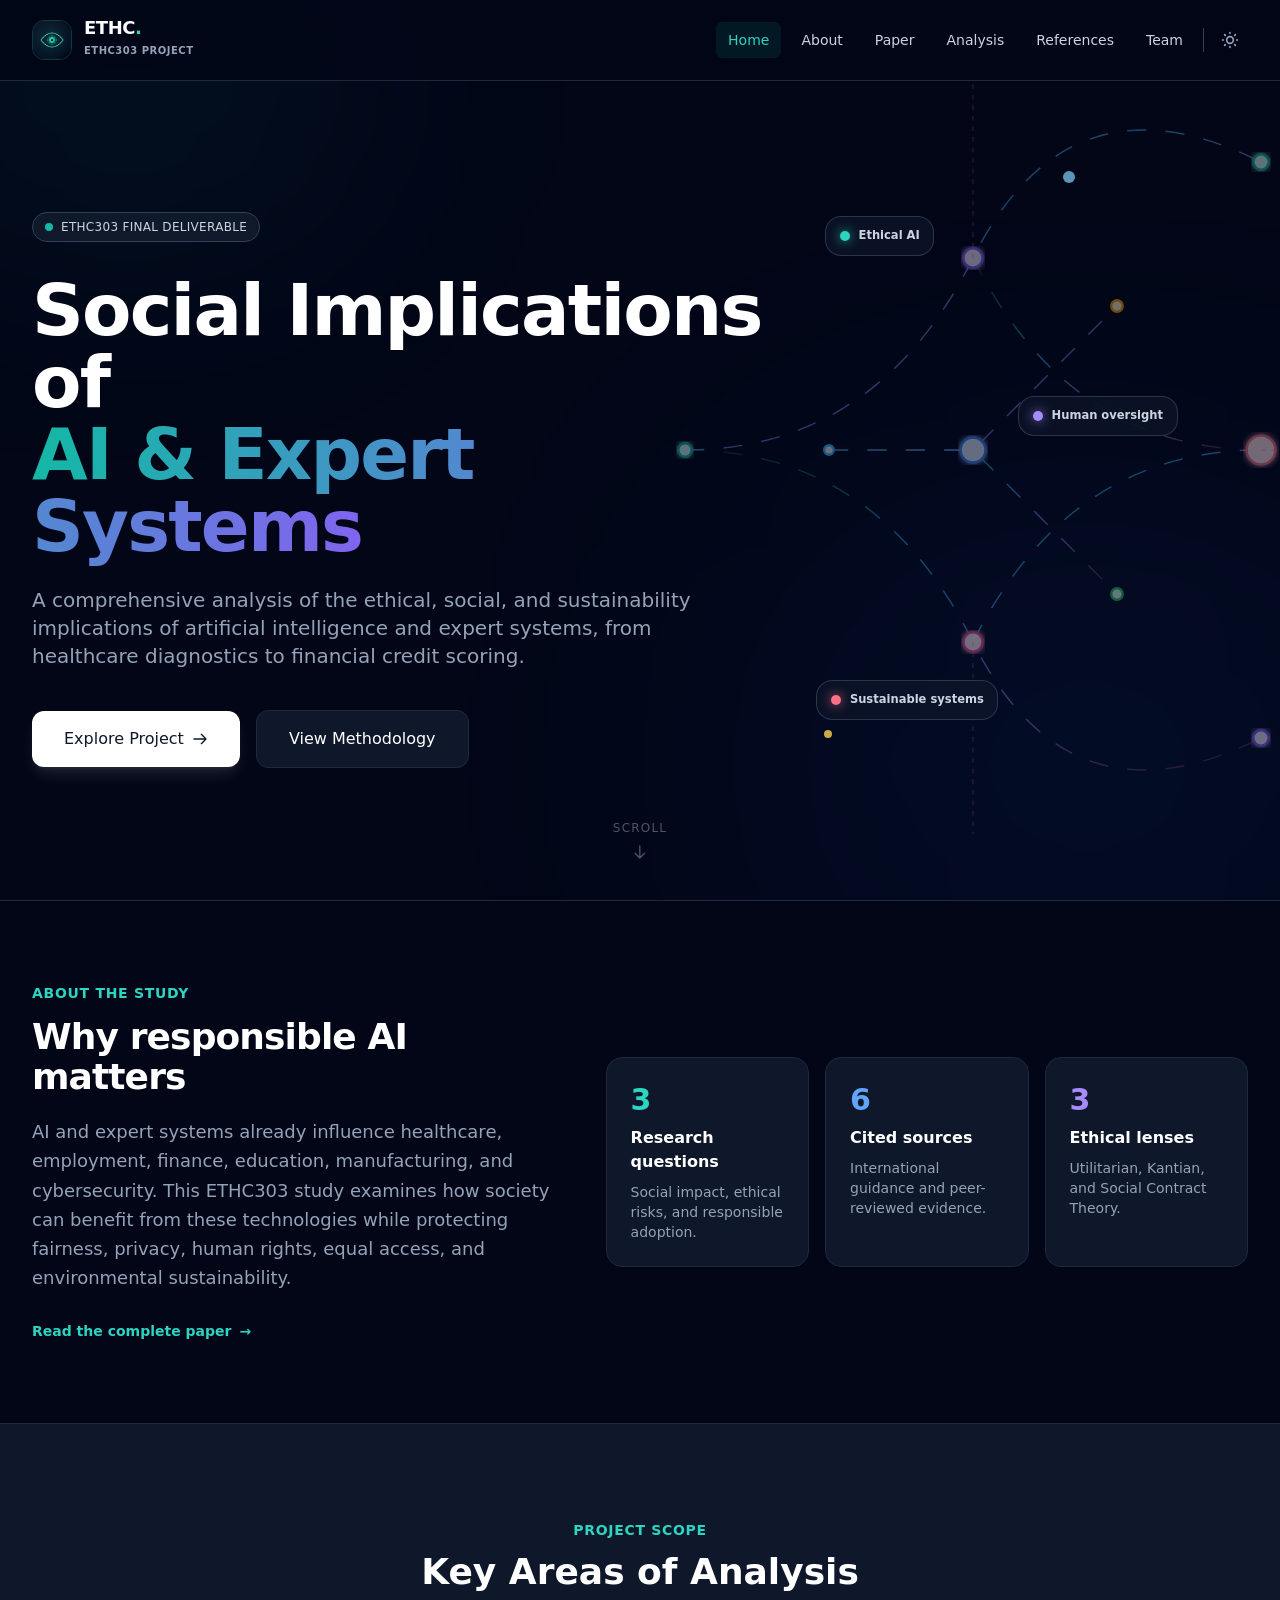
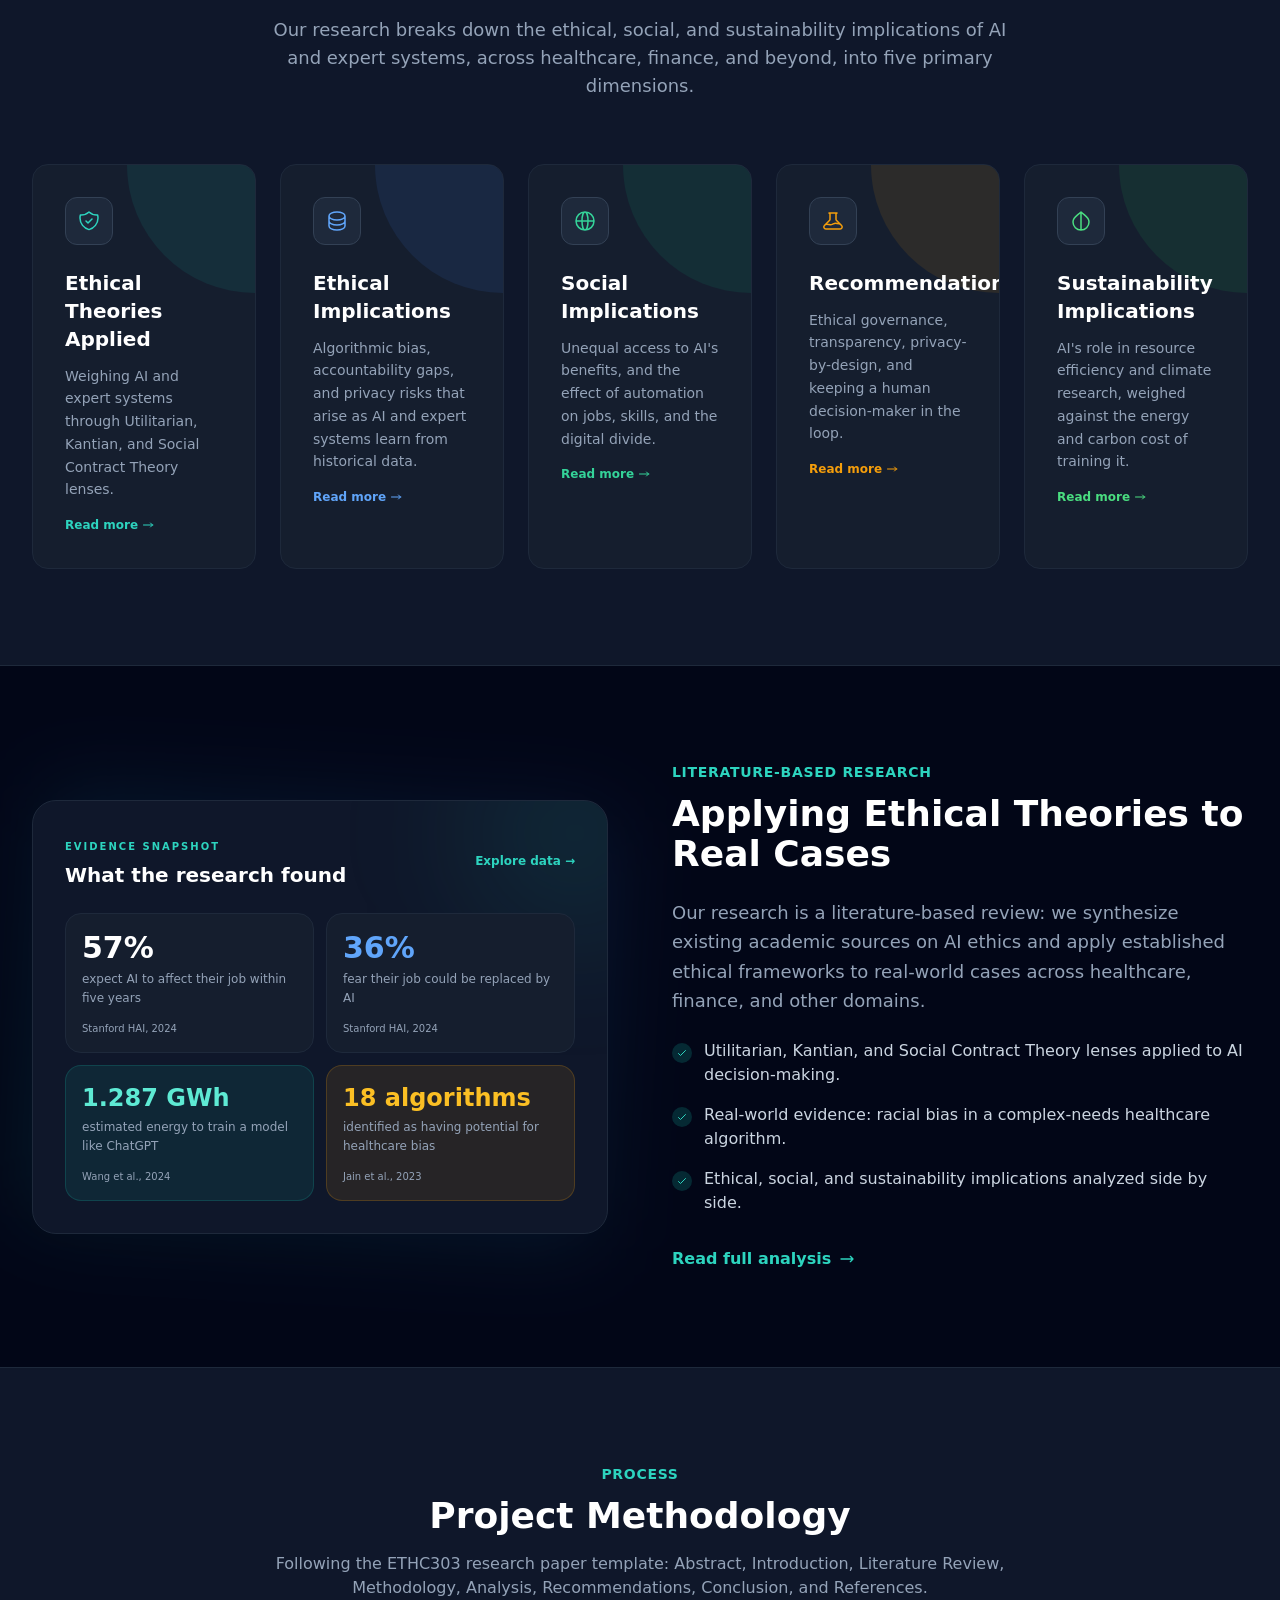
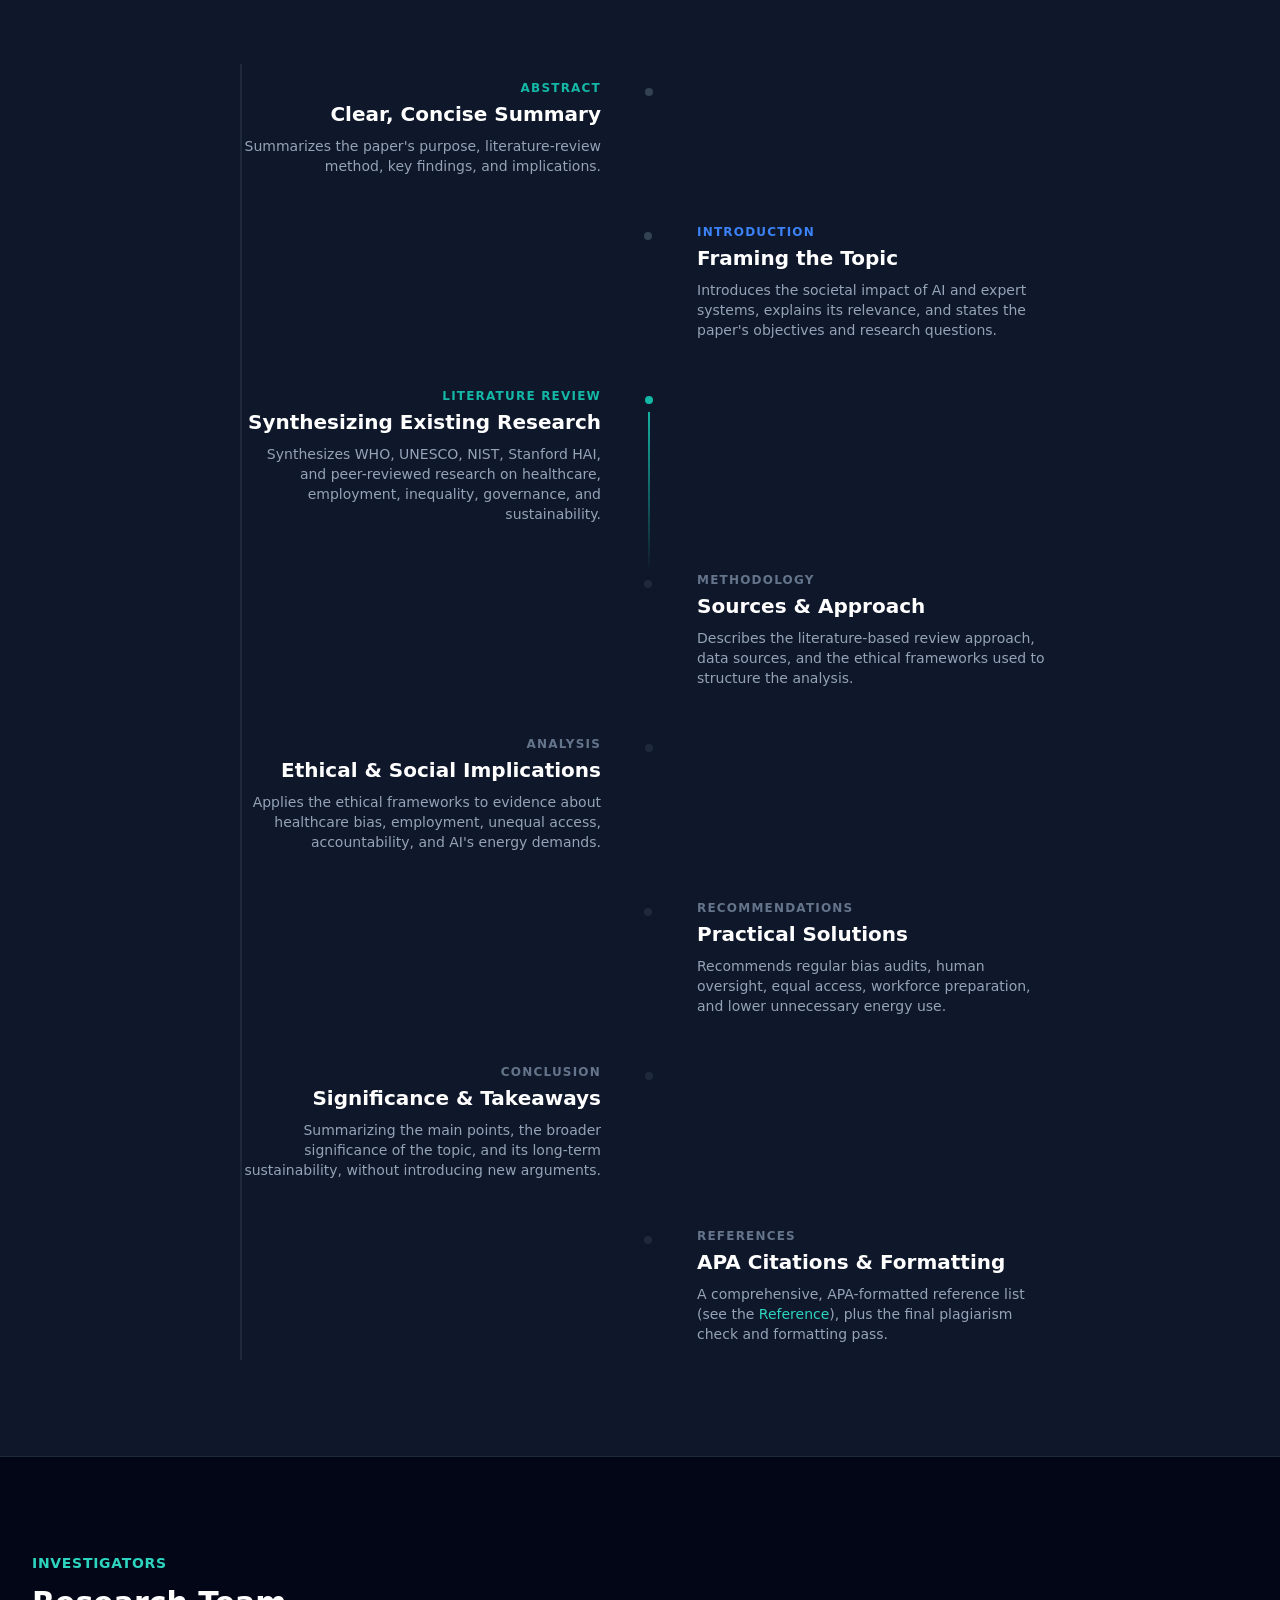
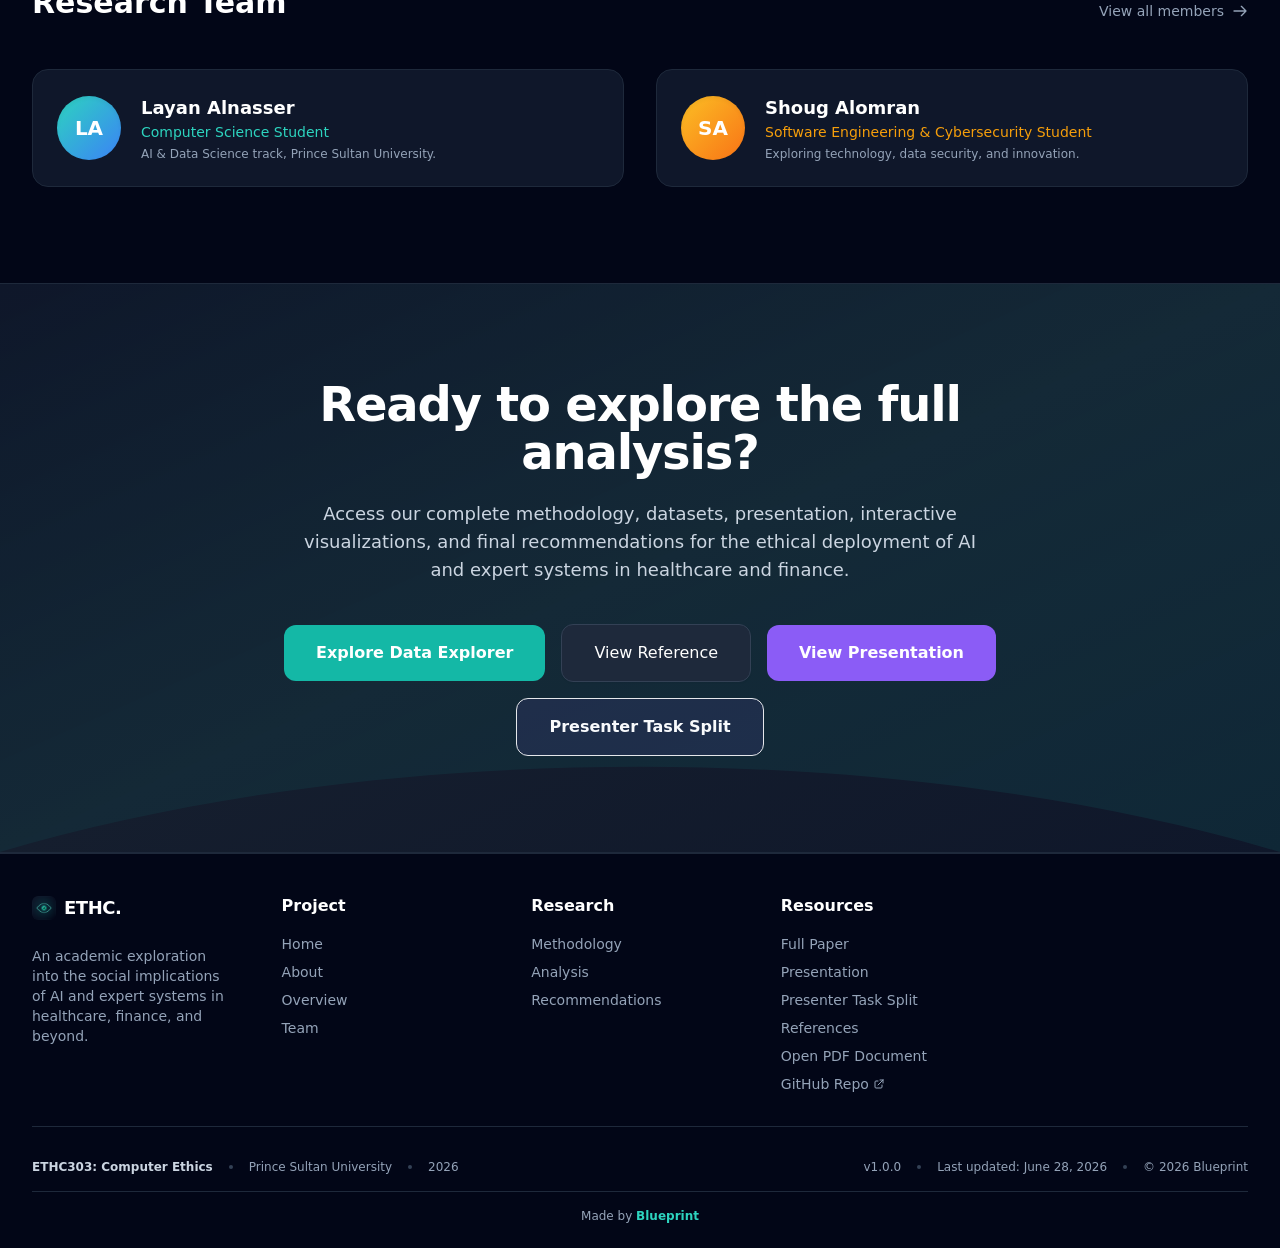
==== commit 89c88702: "Expose presenter task split on homepage" ====
--- a/index.html
+++ b/index.html
@@ -640,7 +640,7 @@
             <h2 class="text-3xl md:text-5xl font-bold text-slate-900 dark:text-white mb-6 tracking-tight">Ready to explore the full analysis?</h2>
             <p class="text-lg text-slate-600 dark:text-slate-300 mb-10 max-w-2xl mx-auto font-light">Access our complete methodology, datasets, presentation, interactive visualizations, and final recommendations for the ethical deployment of AI and expert systems in healthcare and finance.</p>
 
-            <div class="flex flex-col sm:flex-row items-center justify-center gap-4">
+            <div class="flex flex-col sm:flex-row flex-wrap items-center justify-center gap-4">
                 <a href="dashboard.html" class="w-full sm:w-auto px-8 py-4 rounded-xl bg-teal-500 text-white font-semibold hover:bg-teal-400 hover:shadow-lg hover:shadow-teal-500/25 hover:-translate-y-1 transition-all duration-300">
                     Explore Data Explorer
                 </a>
@@ -650,6 +650,9 @@
                 <a href="presentation.html" class="w-full sm:w-auto px-8 py-4 rounded-xl bg-violet-500 text-white font-semibold hover:bg-violet-400 hover:shadow-lg hover:shadow-violet-500/25 hover:-translate-y-1 transition-all duration-300">
                     View Presentation
                 </a>
+                <a href="presentation.html#task-split" class="w-full sm:w-auto px-8 py-4 rounded-xl border border-violet-400/60 bg-violet-500/10 text-violet-200 font-semibold hover:bg-violet-500/20 hover:border-violet-300 hover:-translate-y-1 transition-all duration-300">
+                    Presenter Task Split
+                </a>
             </div>
         </div>
     </section>
@@ -689,6 +692,7 @@
                     <h2 class="font-semibold text-slate-900 dark:text-white mb-4">Resources</h2>
                     <ul class="space-y-2 text-sm text-slate-500 dark:text-slate-400">
                         <li><a href="paper.html" class="hover:text-teal-600 dark:hover:text-teal-400 transition-colors">Full Paper</a></li>
+                        <li><a href="presentation.html#task-split" class="hover:text-teal-600 dark:hover:text-teal-400 transition-colors">Presenter Task Split</a></li>
                         <li><a href="reference.html" class="hover:text-teal-600 dark:hover:text-teal-400 transition-colors">Reference</a></li>
                         <li><a href="dashboard.html" class="hover:text-teal-600 dark:hover:text-teal-400 transition-colors">Data Explorer</a></li>
                         <li><a href="pdf-viewer.html" class="hover:text-teal-600 dark:hover:text-teal-400 transition-colors">Open PDF Document</a></li>
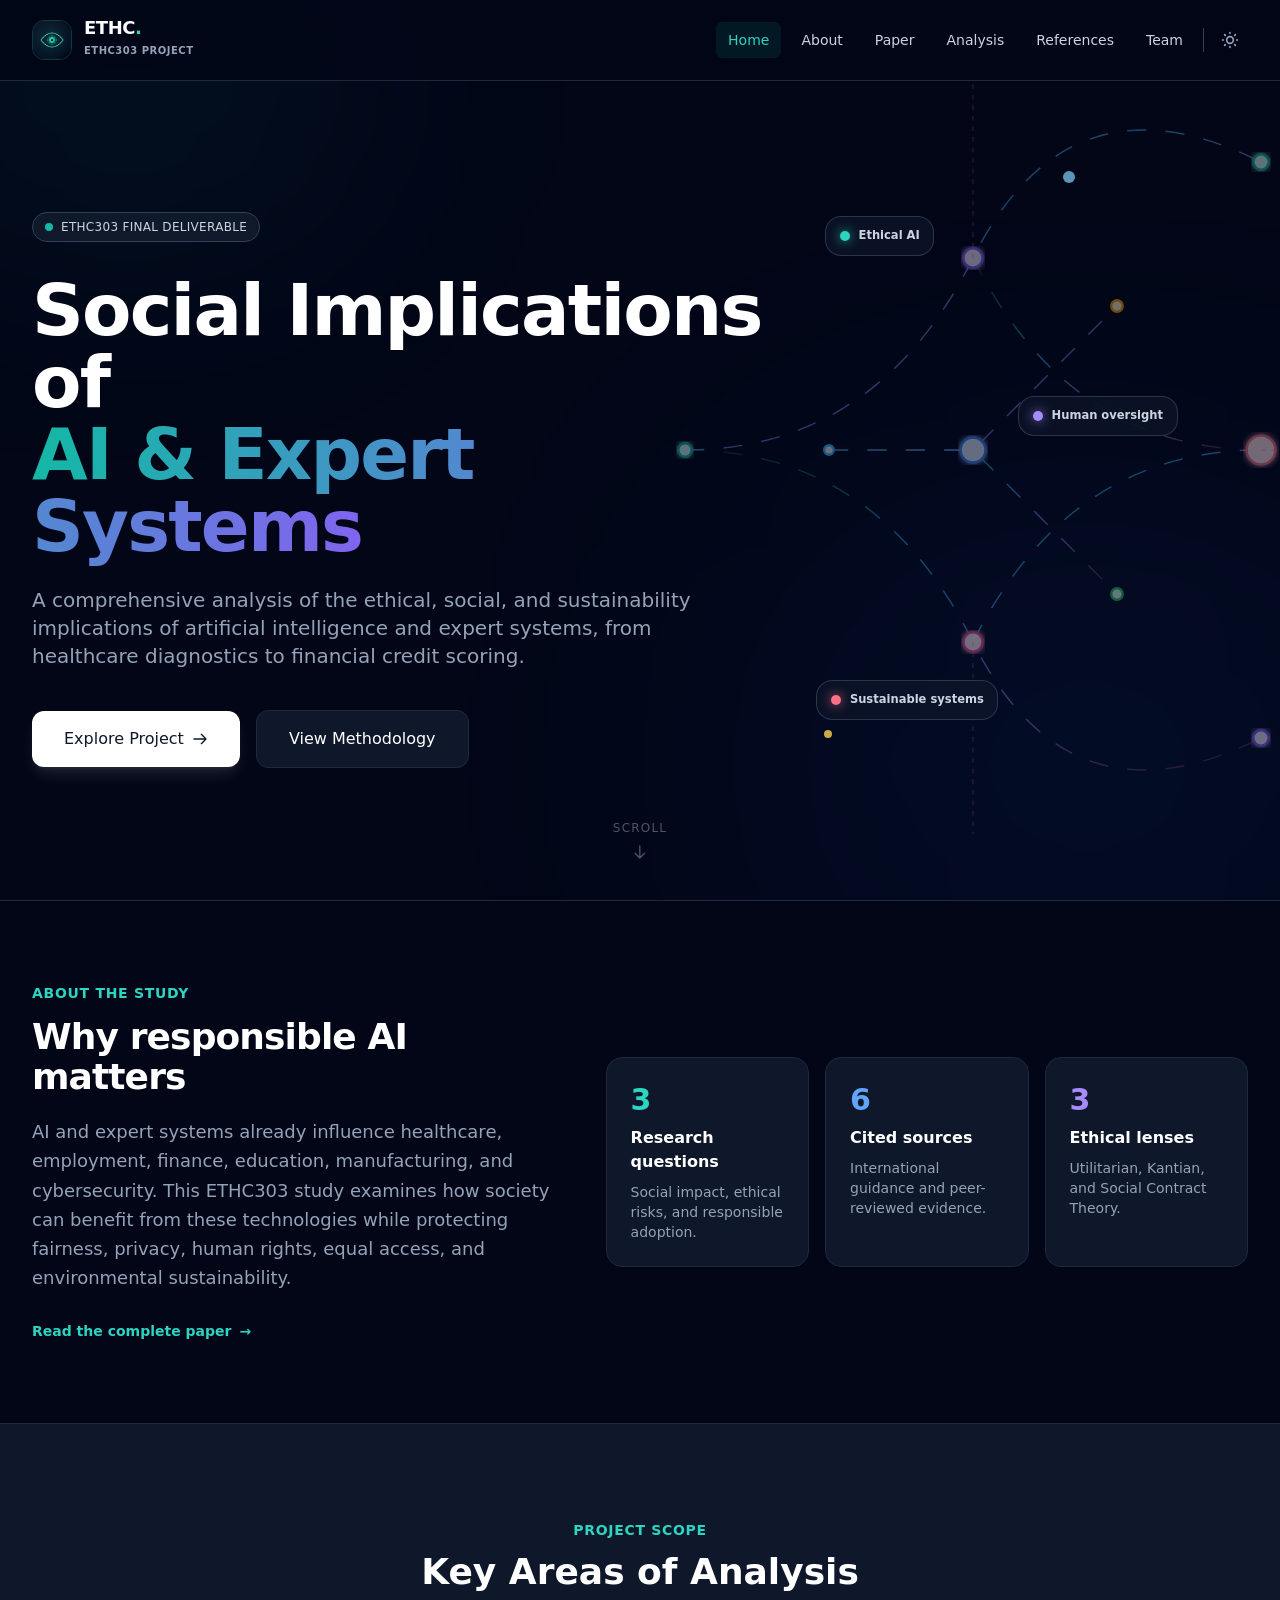
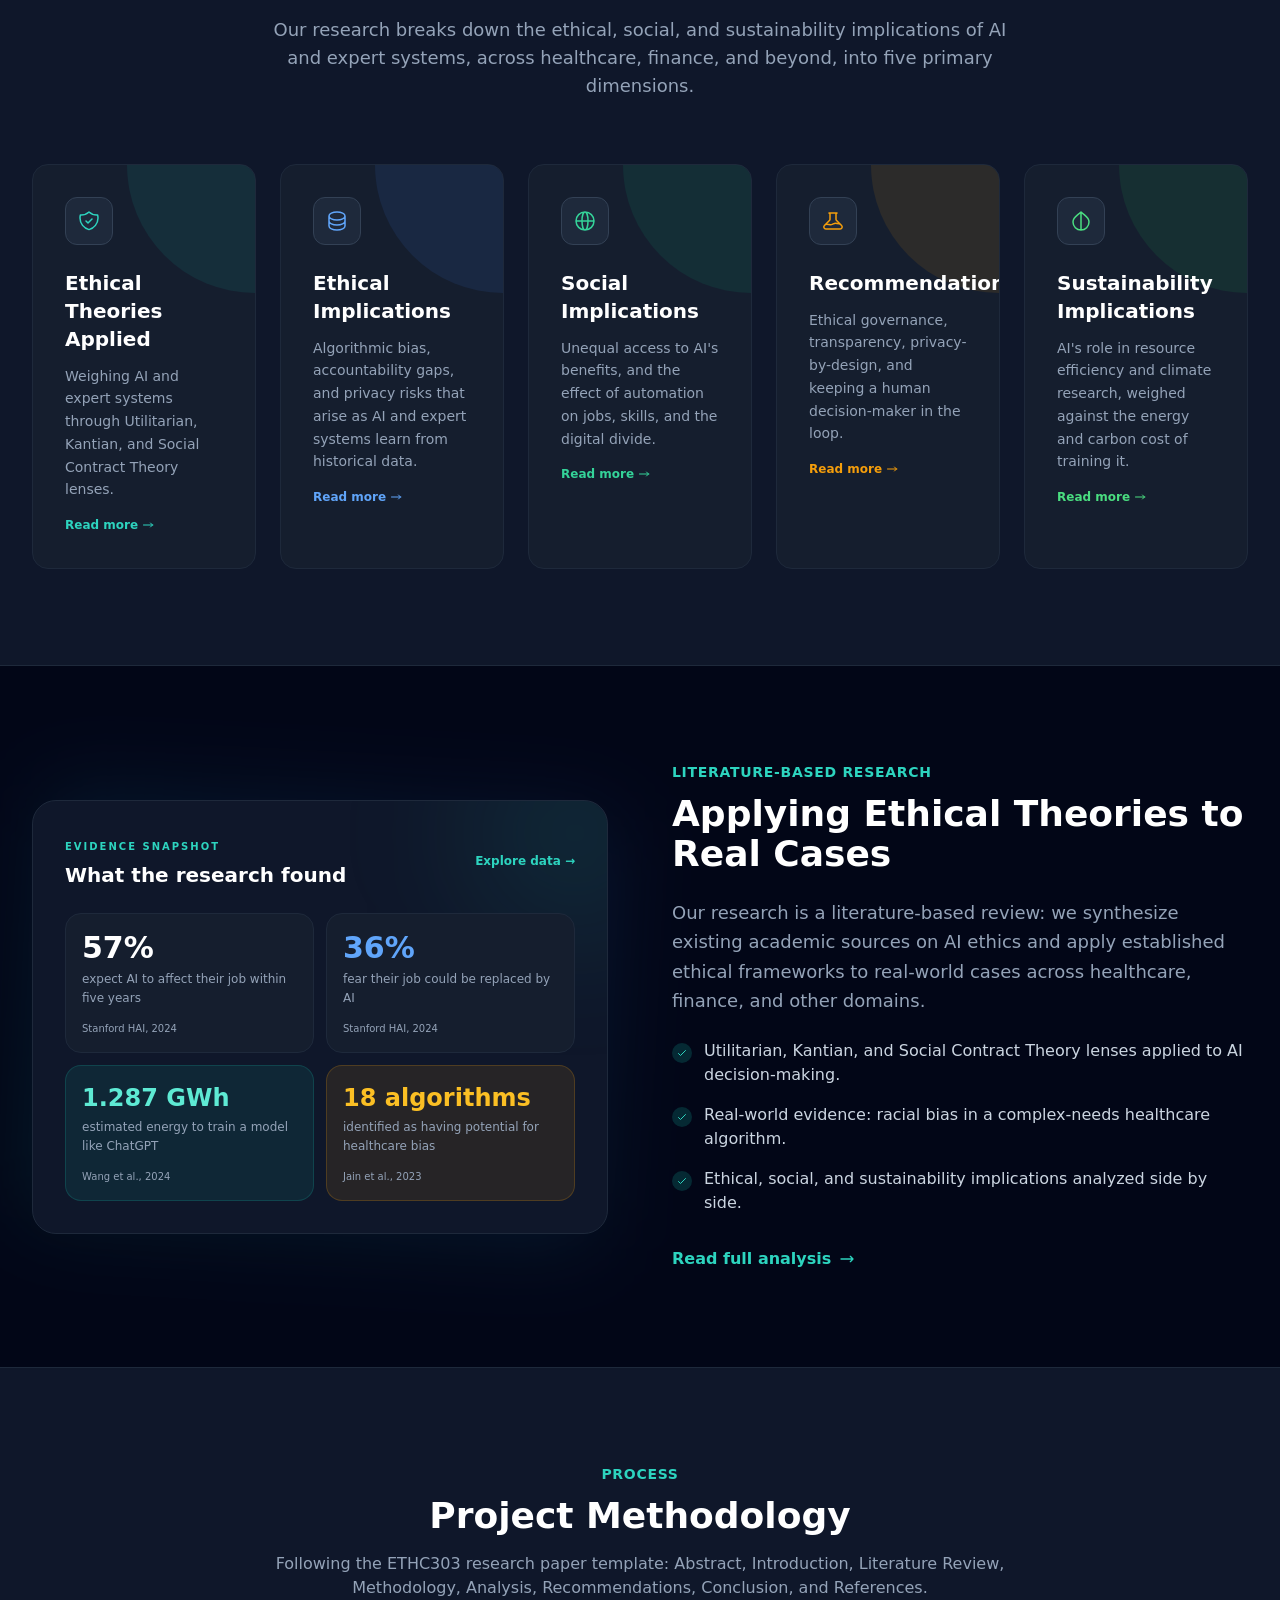
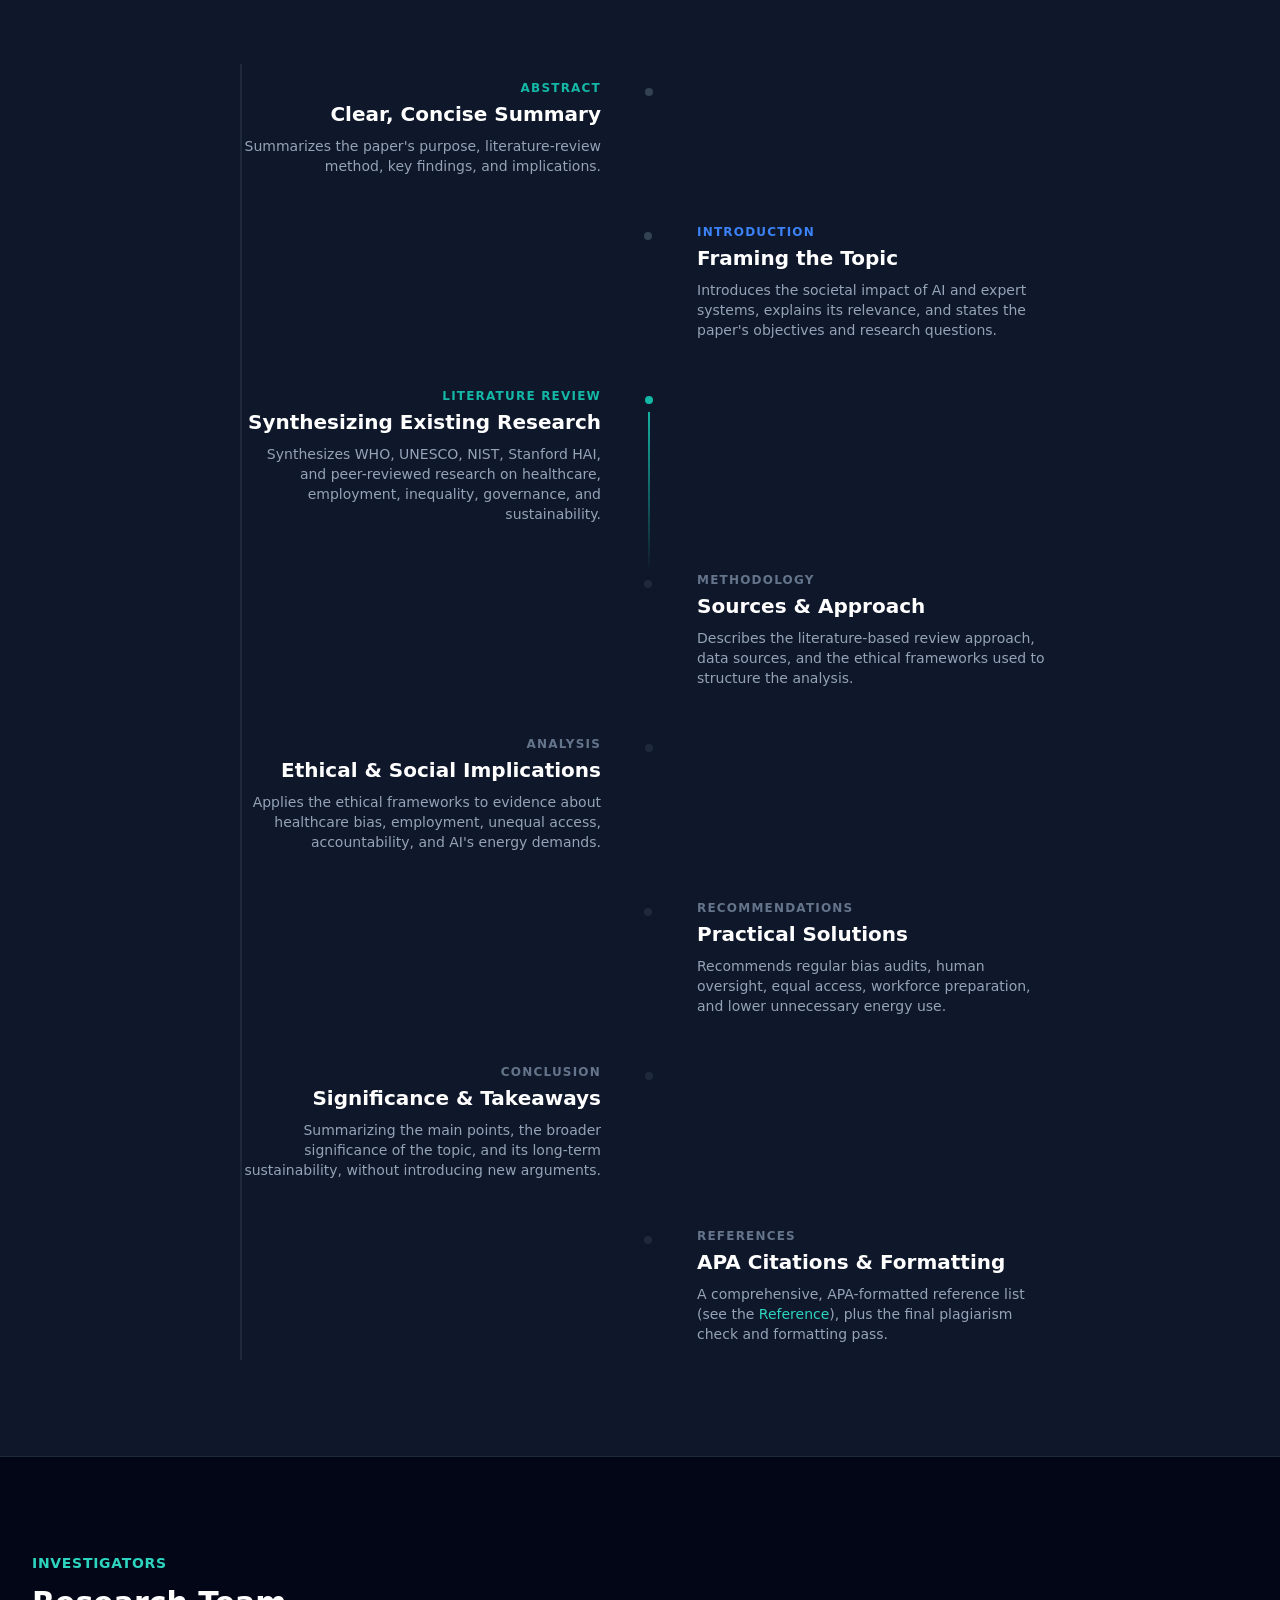
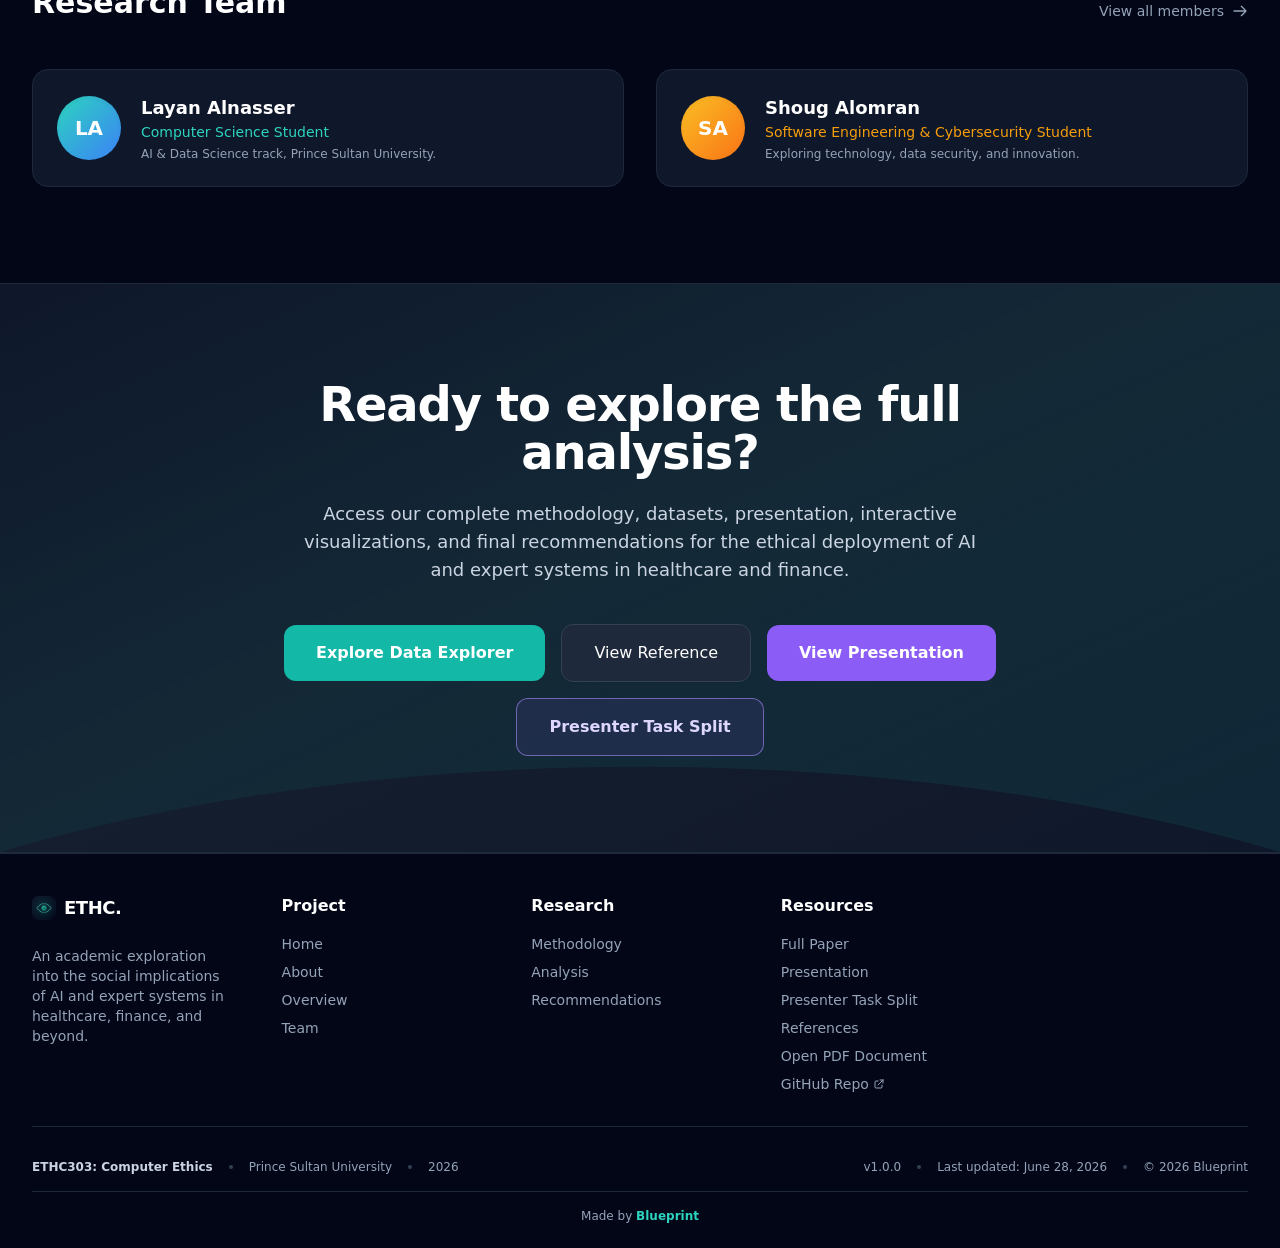
==== commit 878d0f14: "Move presenter split out of presentation" ====
--- a/index.html
+++ b/index.html
@@ -650,7 +650,7 @@
                 <a href="presentation.html" class="w-full sm:w-auto px-8 py-4 rounded-xl bg-violet-500 text-white font-semibold hover:bg-violet-400 hover:shadow-lg hover:shadow-violet-500/25 hover:-translate-y-1 transition-all duration-300">
                     View Presentation
                 </a>
-                <a href="presentation.html#task-split" class="w-full sm:w-auto px-8 py-4 rounded-xl border border-violet-400/60 bg-violet-500/10 text-violet-200 font-semibold hover:bg-violet-500/20 hover:border-violet-300 hover:-translate-y-1 transition-all duration-300">
+                <a href="task-split.html" class="w-full sm:w-auto px-8 py-4 rounded-xl border border-violet-400/60 bg-violet-500/10 text-violet-200 font-semibold hover:bg-violet-500/20 hover:border-violet-300 hover:-translate-y-1 transition-all duration-300">
                     Presenter Task Split
                 </a>
             </div>
@@ -692,7 +692,7 @@
                     <h2 class="font-semibold text-slate-900 dark:text-white mb-4">Resources</h2>
                     <ul class="space-y-2 text-sm text-slate-500 dark:text-slate-400">
                         <li><a href="paper.html" class="hover:text-teal-600 dark:hover:text-teal-400 transition-colors">Full Paper</a></li>
-                        <li><a href="presentation.html#task-split" class="hover:text-teal-600 dark:hover:text-teal-400 transition-colors">Presenter Task Split</a></li>
+                        <li><a href="task-split.html" class="hover:text-teal-600 dark:hover:text-teal-400 transition-colors">Presenter Task Split</a></li>
                         <li><a href="reference.html" class="hover:text-teal-600 dark:hover:text-teal-400 transition-colors">Reference</a></li>
                         <li><a href="dashboard.html" class="hover:text-teal-600 dark:hover:text-teal-400 transition-colors">Data Explorer</a></li>
                         <li><a href="pdf-viewer.html" class="hover:text-teal-600 dark:hover:text-teal-400 transition-colors">Open PDF Document</a></li>
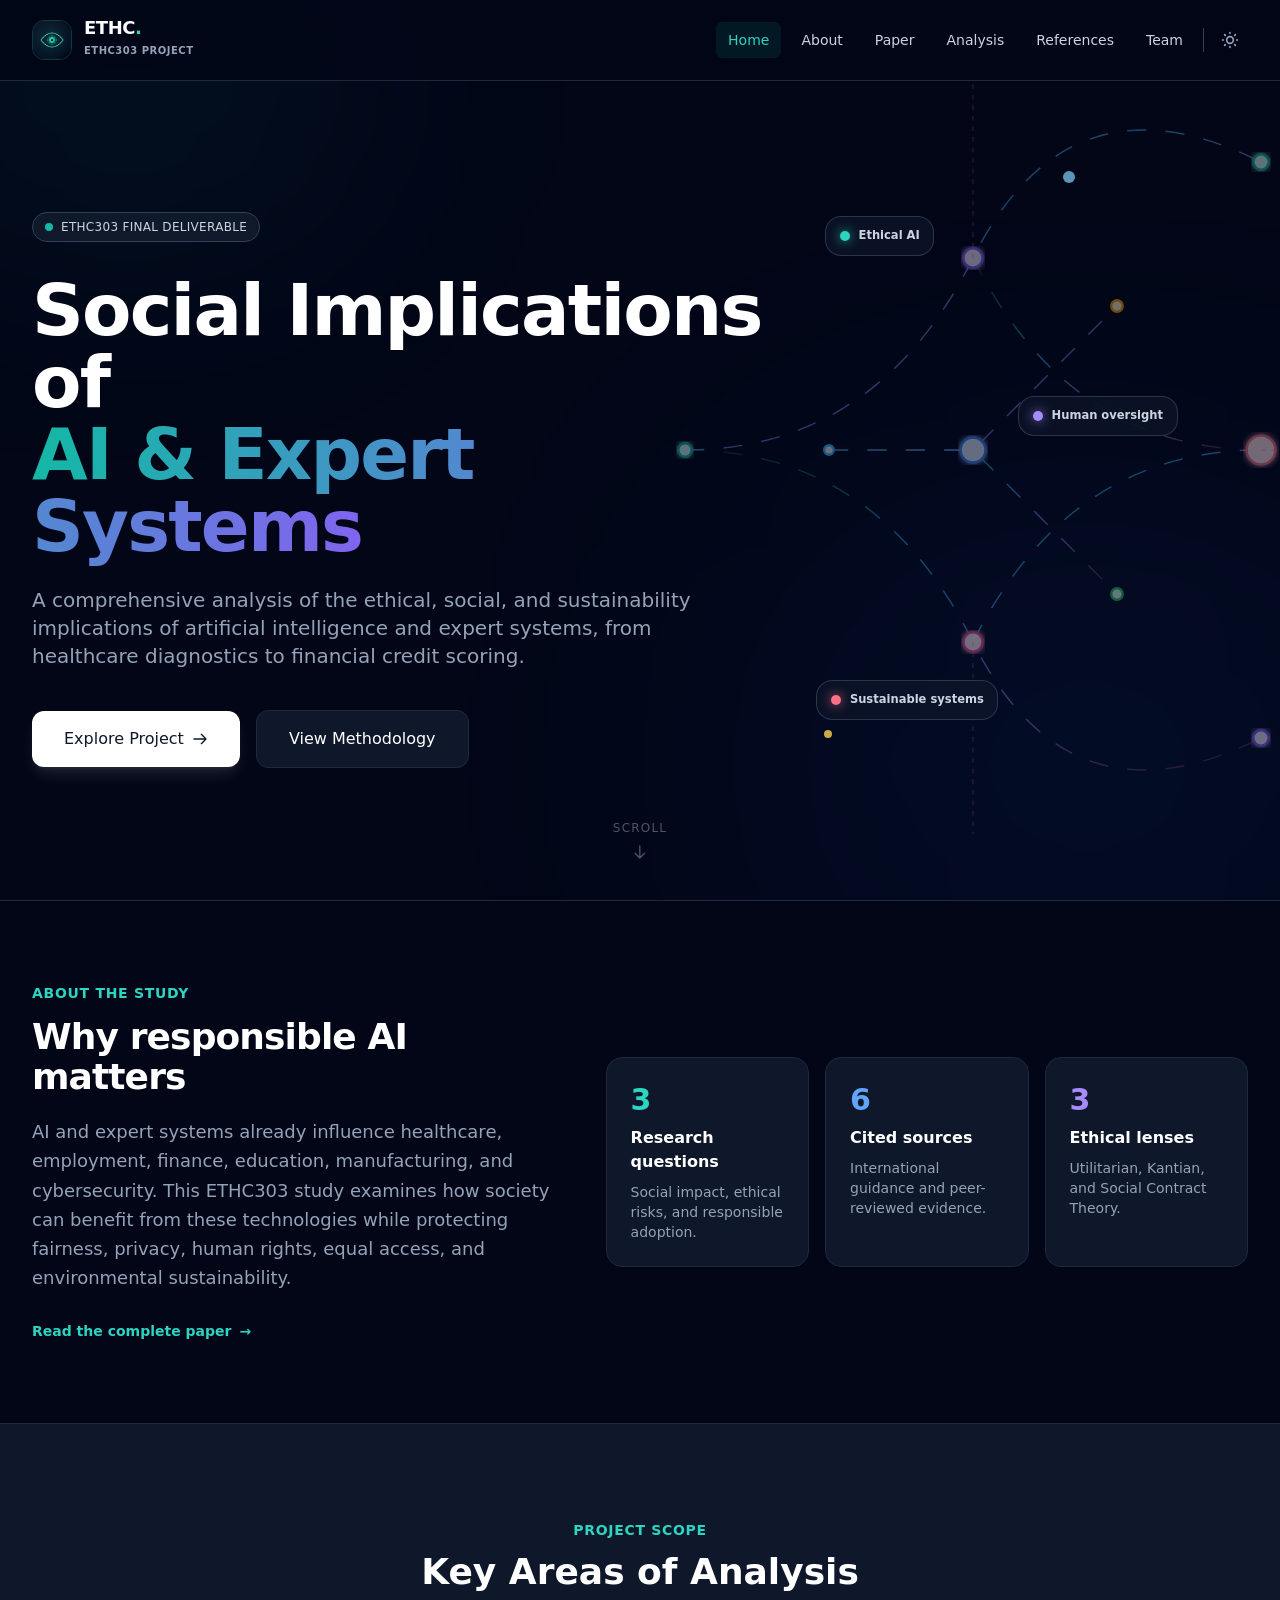
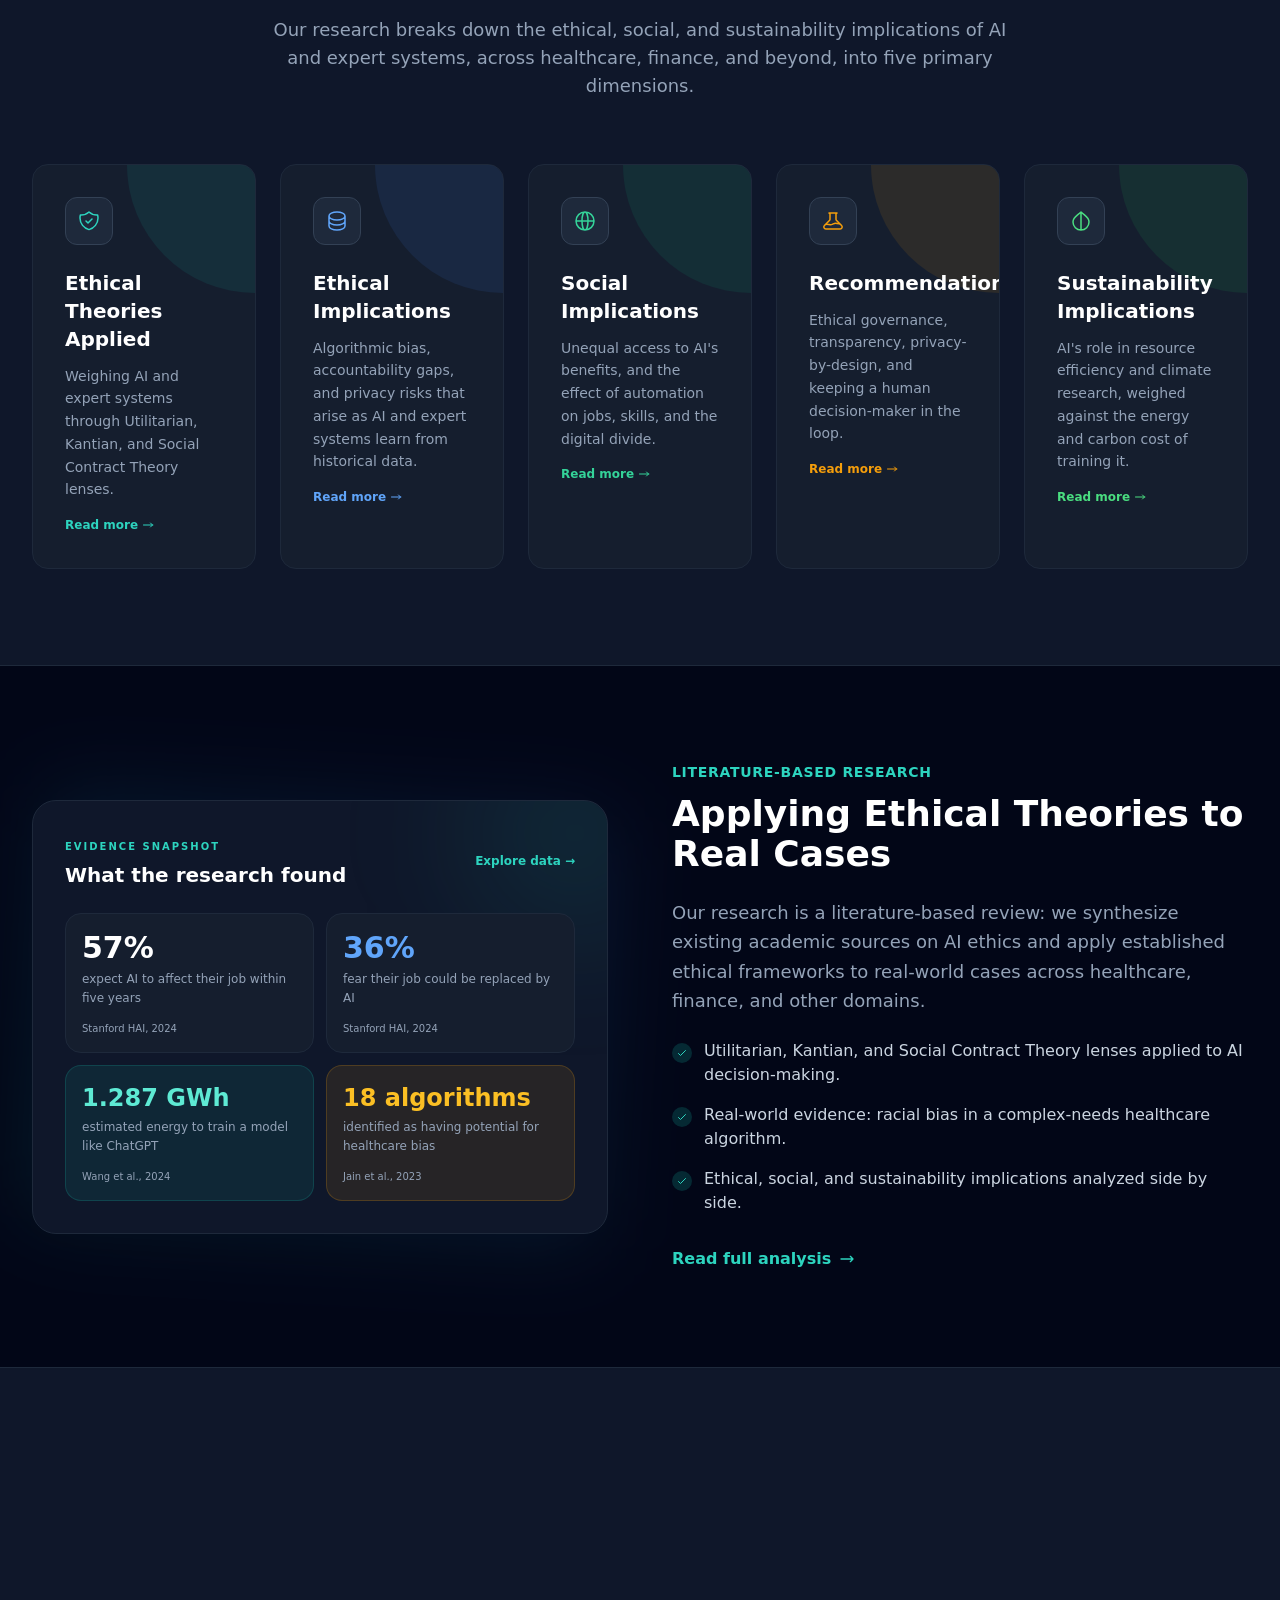
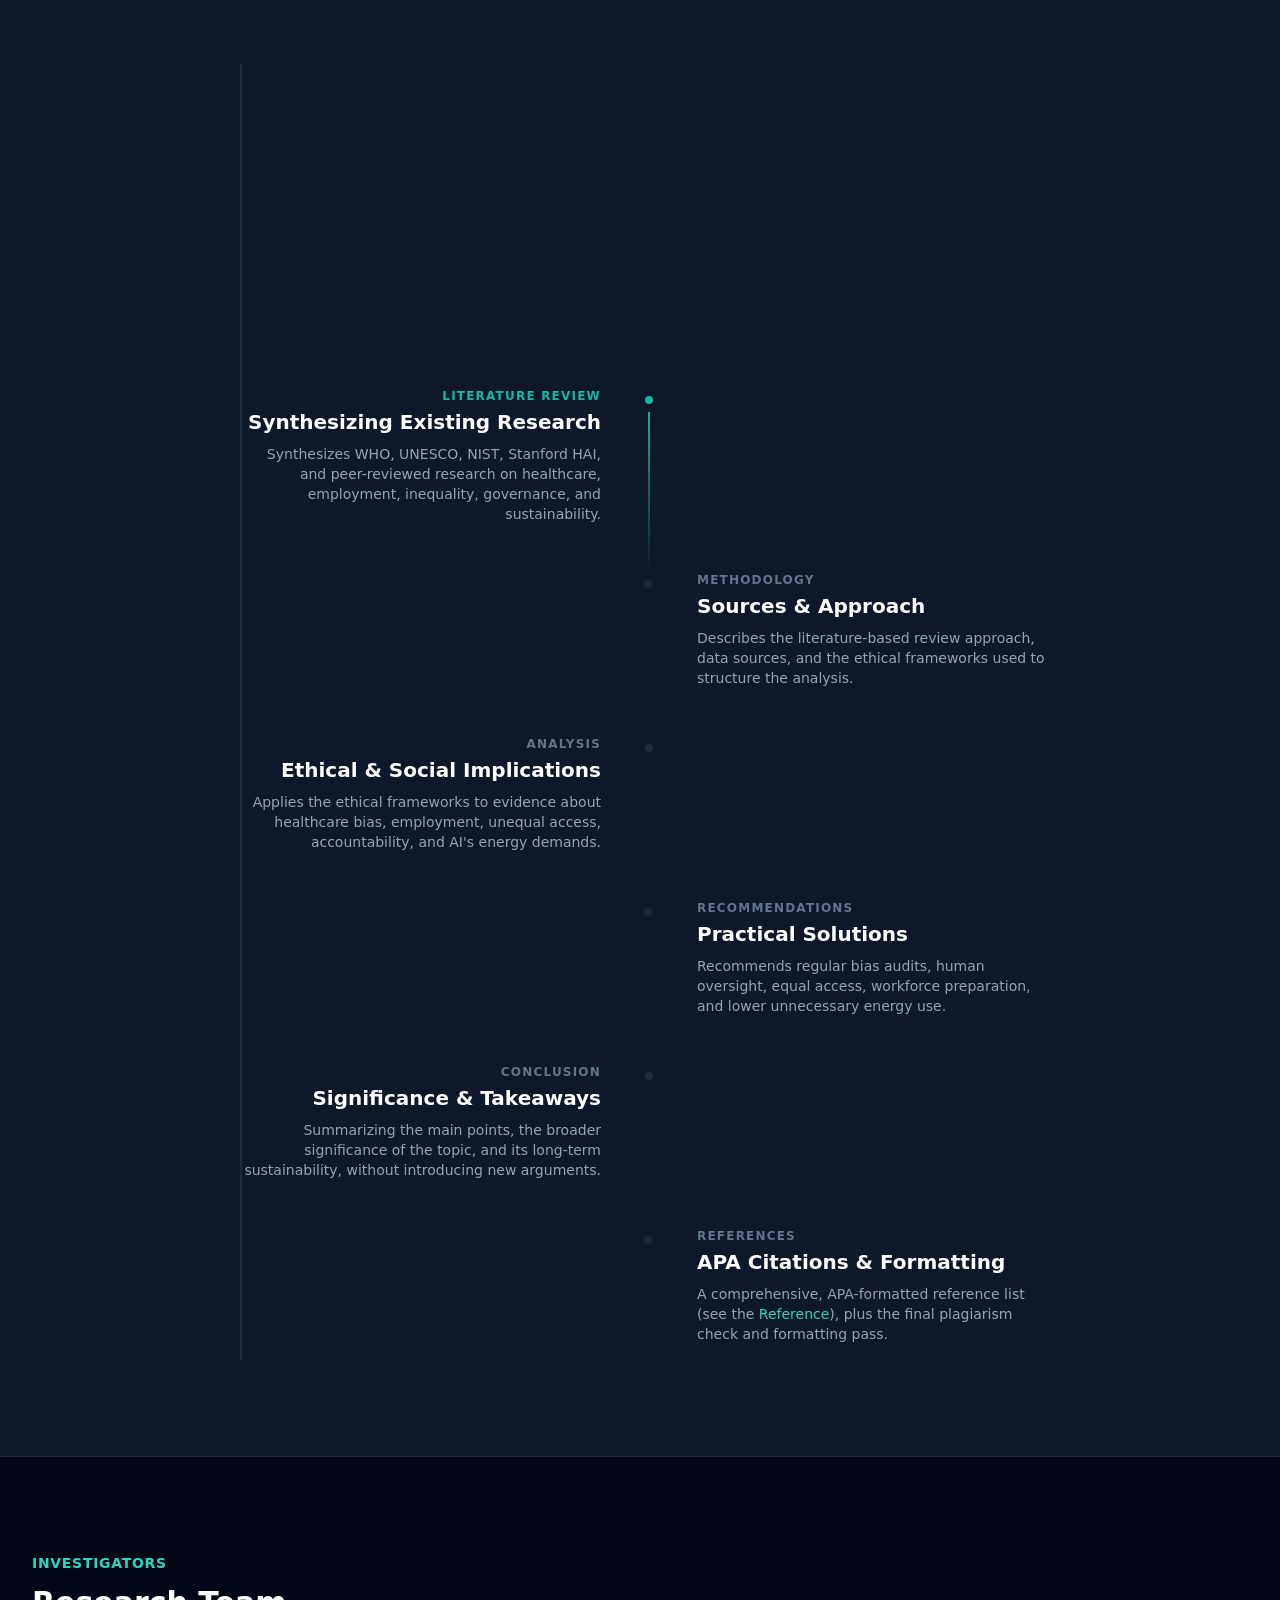
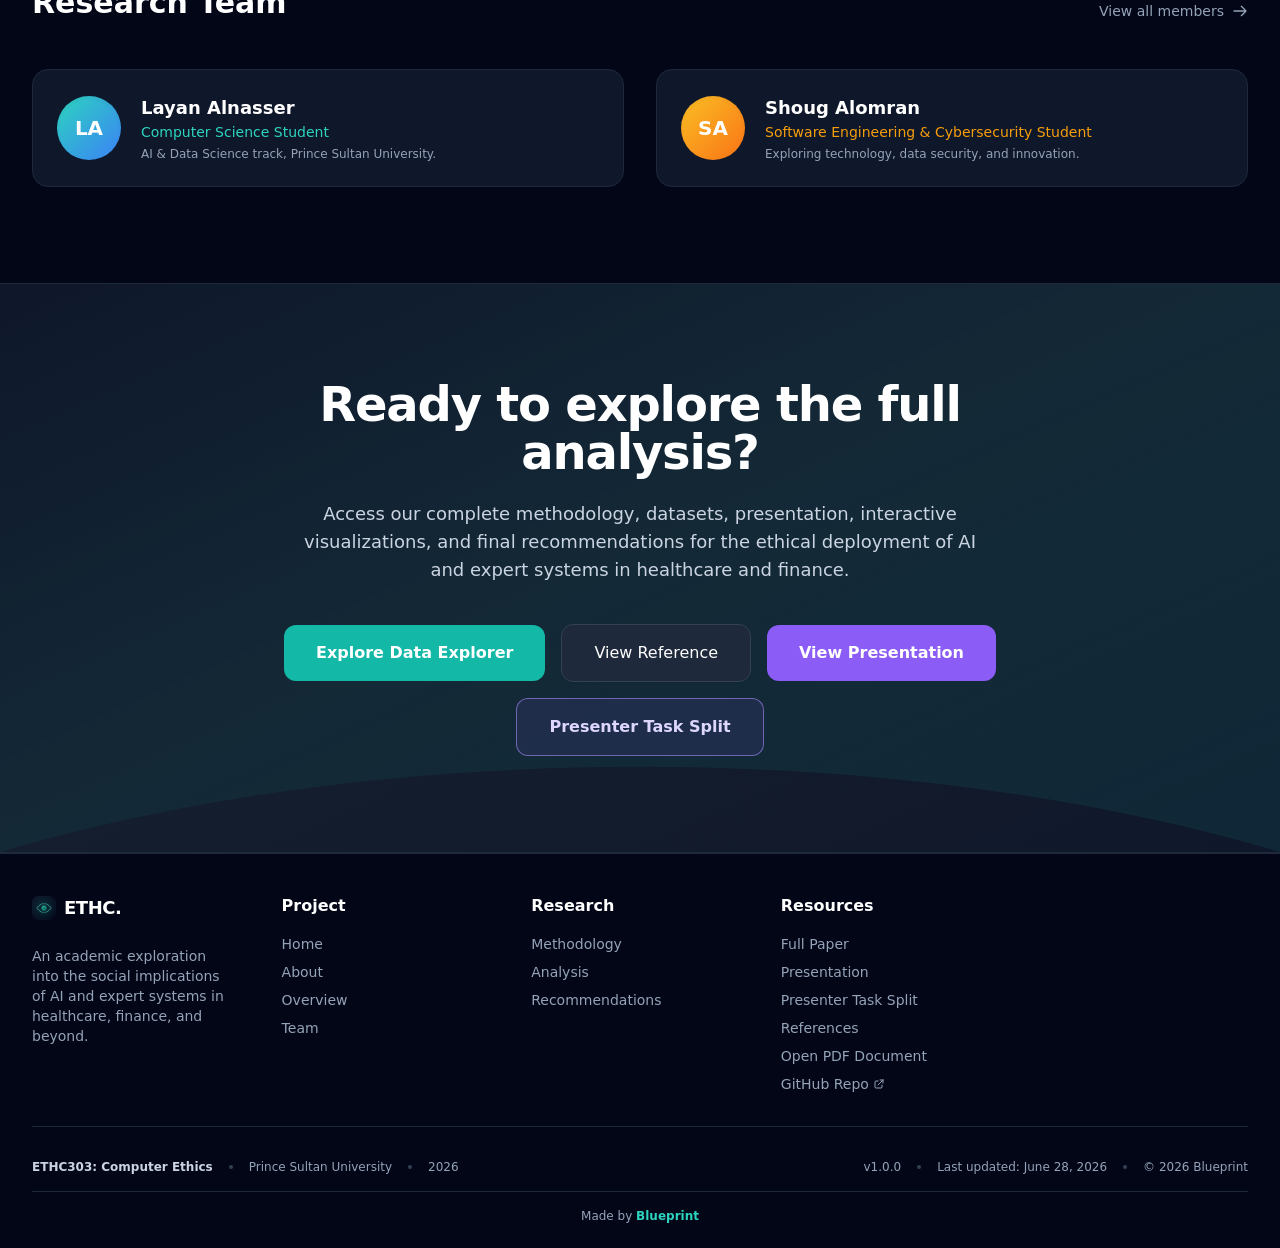
==== commit cf9fa25c: "Use banner previews across all site links" ====
--- a/index.html
+++ b/index.html
@@ -10,13 +10,13 @@
     <meta property="og:url" content="https://ethics.shoug-tech.com/">
     <meta property="og:title" content="ETHC303 Project Showcase | Social Implications of AI &amp; Expert Systems">
     <meta property="og:description" content="A comprehensive analysis of the ethical, social, and sustainability implications of AI and expert systems, from healthcare diagnostics to financial credit scoring.">
-    <meta property="og:image" content="https://ethics.shoug-tech.com/ethc303-banner.png">
+    <meta property="og:image" content="https://ethics.shoug-tech.com/ethc303-banner.png?v=20260725">
     <meta property="og:image:width" content="1200">
     <meta property="og:image:height" content="630">
     <meta name="twitter:card" content="summary_large_image">
     <meta name="twitter:title" content="ETHC303 Project Showcase | Social Implications of AI &amp; Expert Systems">
     <meta name="twitter:description" content="A comprehensive analysis of the ethical, social, and sustainability implications of AI and expert systems, from healthcare diagnostics to financial credit scoring.">
-    <meta name="twitter:image" content="https://ethics.shoug-tech.com/ethc303-banner.png">
+    <meta name="twitter:image" content="https://ethics.shoug-tech.com/ethc303-banner.png?v=20260725">
     <link rel="stylesheet" href="tailwind.css">
     <style>
         .reveal {
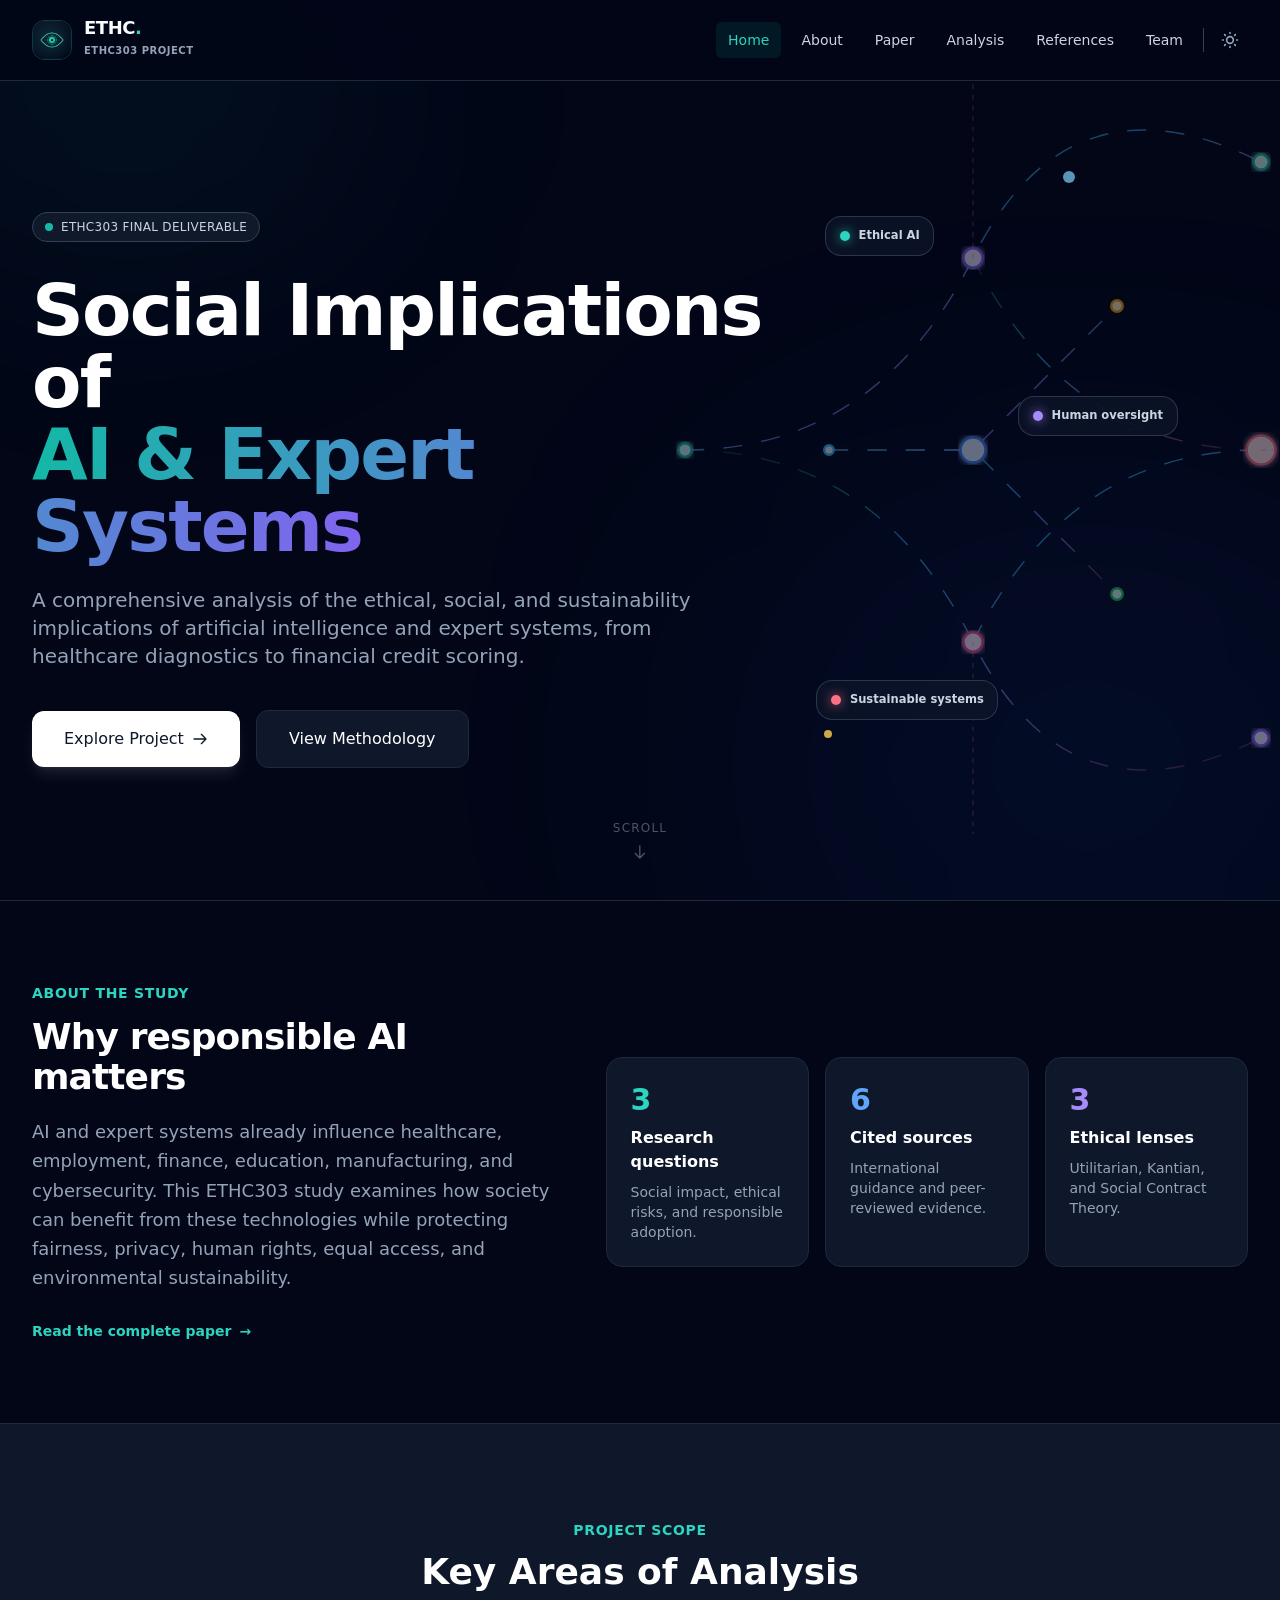
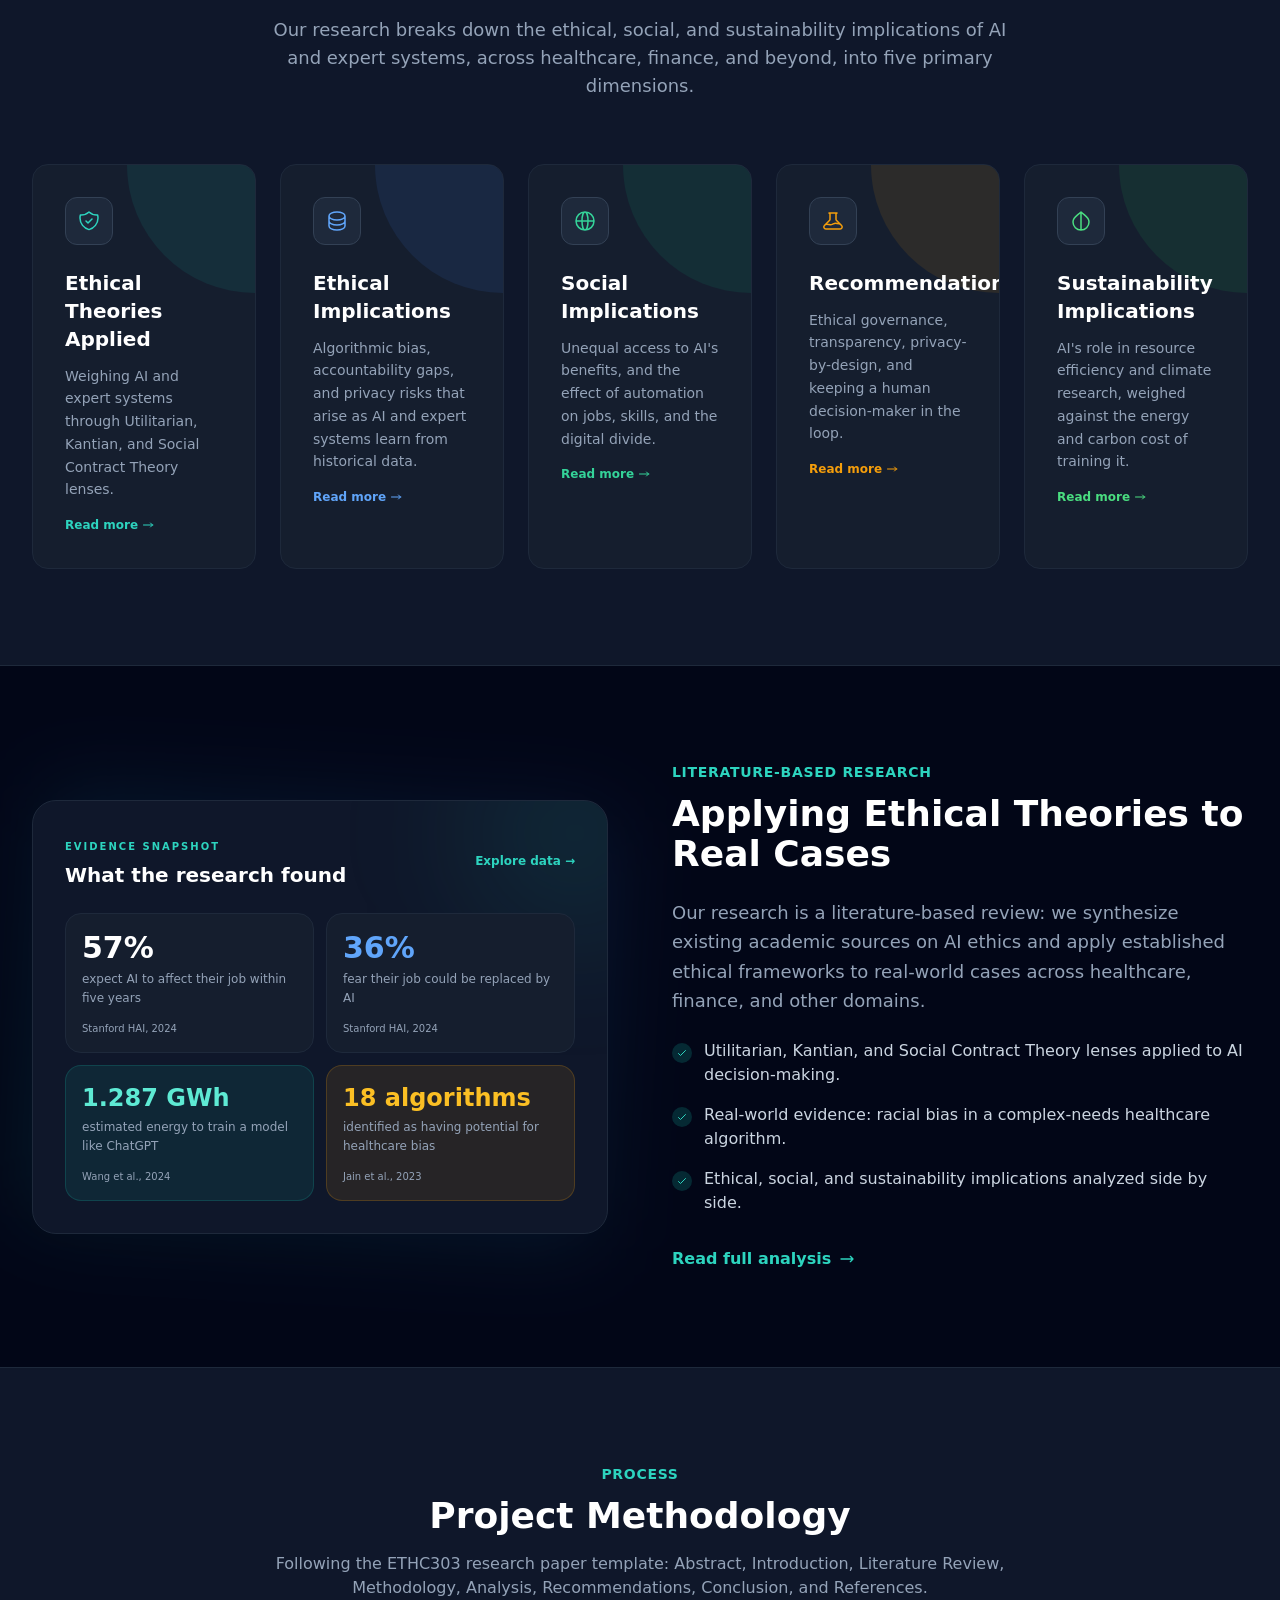
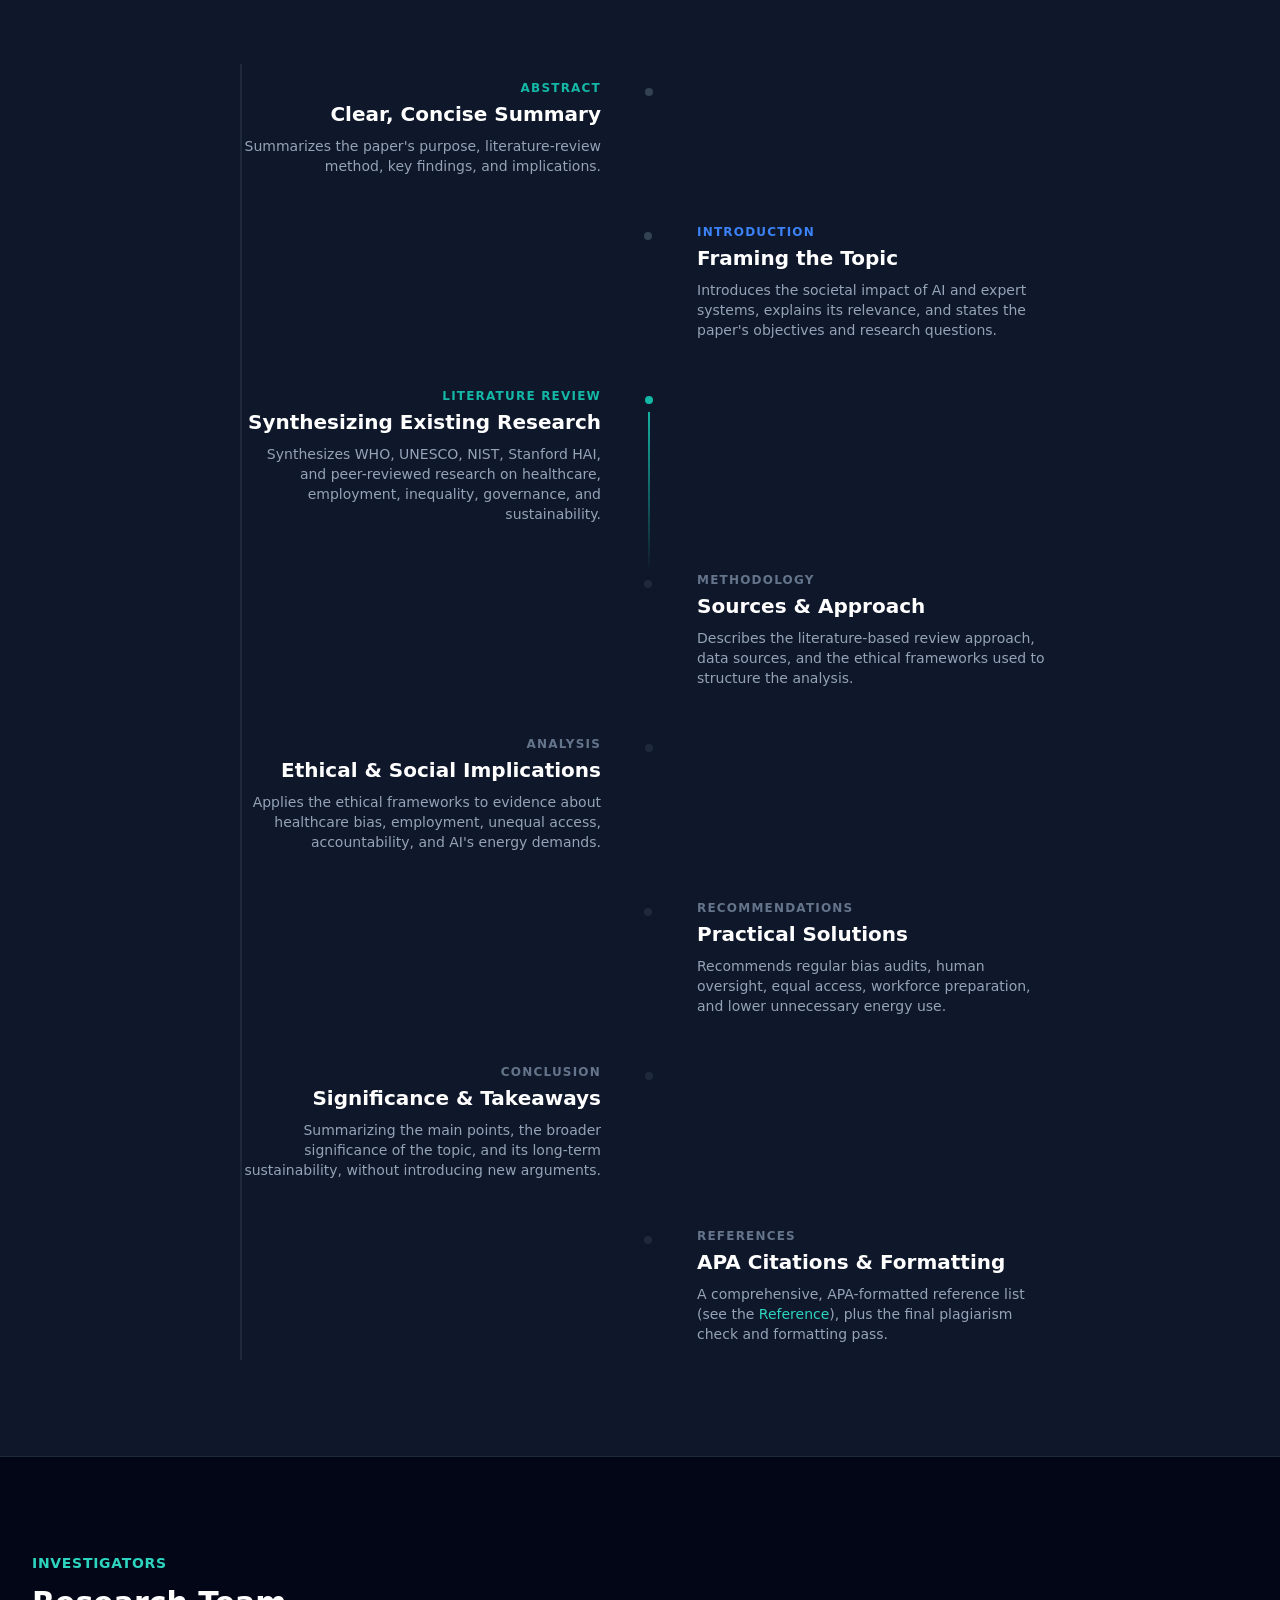
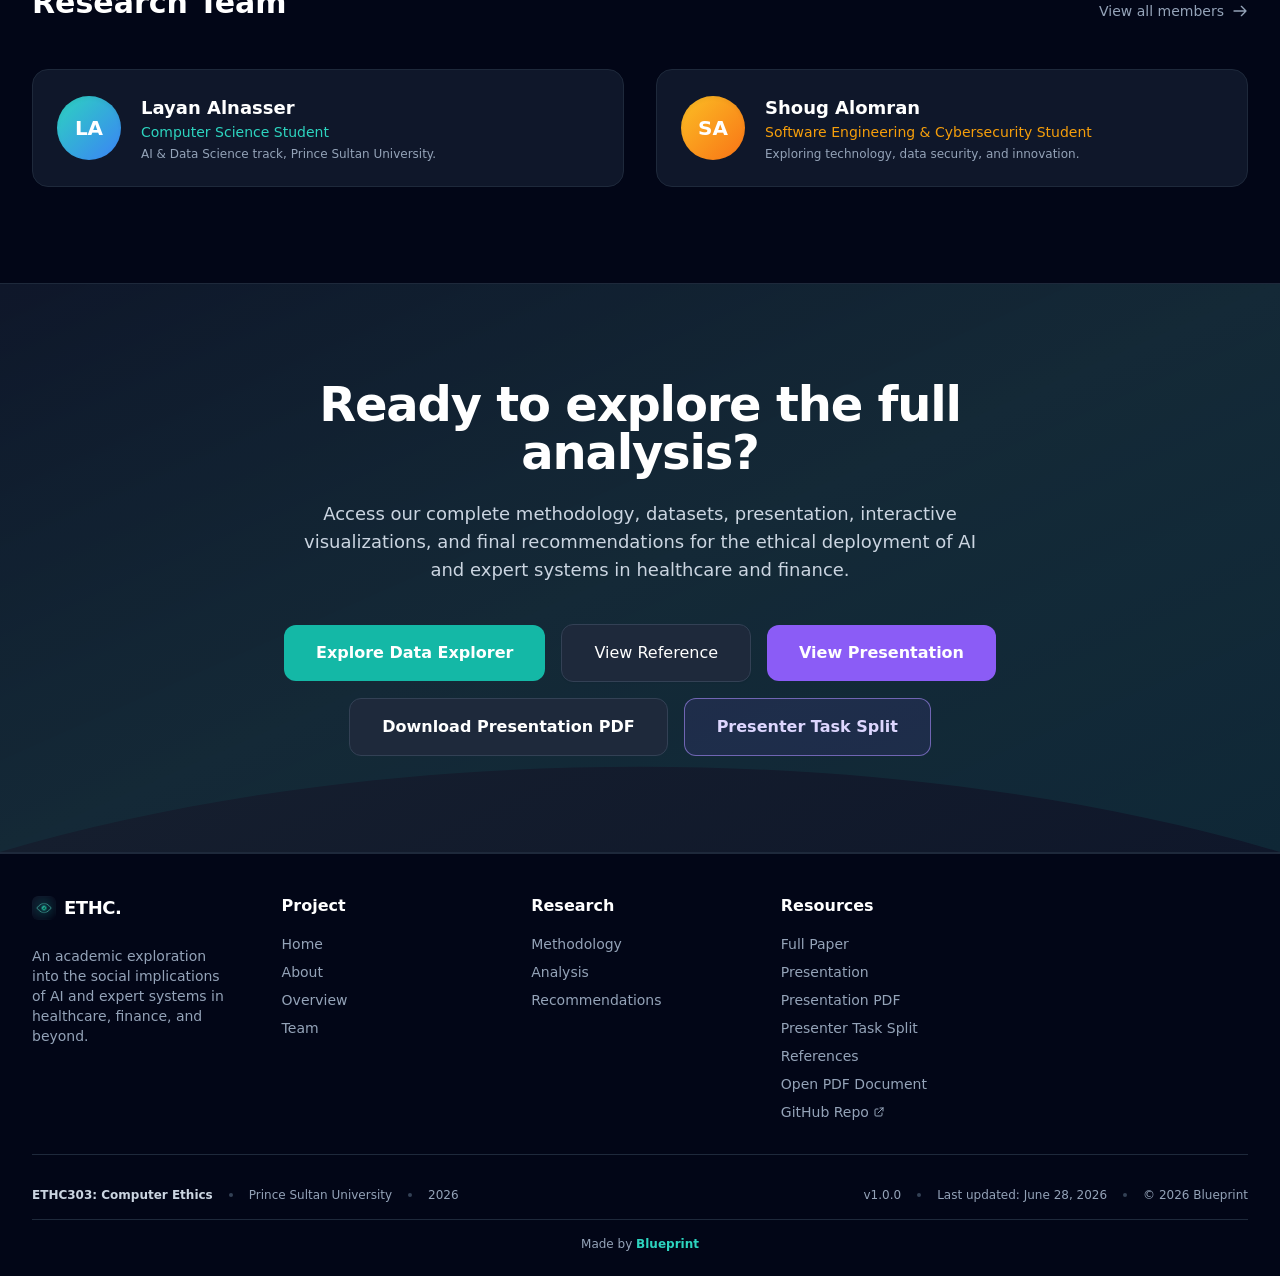
==== commit 7e24128e: "Add downloadable presentation PDF" ====
--- a/index.html
+++ b/index.html
@@ -650,6 +650,9 @@
                 <a href="presentation.html" class="w-full sm:w-auto px-8 py-4 rounded-xl bg-violet-500 text-white font-semibold hover:bg-violet-400 hover:shadow-lg hover:shadow-violet-500/25 hover:-translate-y-1 transition-all duration-300">
                     View Presentation
                 </a>
+                <a href="output/pdf/ethc303-presentation.pdf" download class="w-full sm:w-auto px-8 py-4 rounded-xl bg-white/80 dark:bg-slate-800 text-slate-800 dark:text-white font-semibold border border-slate-300 dark:border-slate-700 hover:border-violet-400 dark:hover:border-violet-400 transition-all duration-300">
+                    Download Presentation PDF
+                </a>
                 <a href="task-split.html" class="w-full sm:w-auto px-8 py-4 rounded-xl border border-violet-400/60 bg-violet-500/10 text-violet-200 font-semibold hover:bg-violet-500/20 hover:border-violet-300 hover:-translate-y-1 transition-all duration-300">
                     Presenter Task Split
                 </a>
@@ -692,6 +695,7 @@
                     <h2 class="font-semibold text-slate-900 dark:text-white mb-4">Resources</h2>
                     <ul class="space-y-2 text-sm text-slate-500 dark:text-slate-400">
                         <li><a href="paper.html" class="hover:text-teal-600 dark:hover:text-teal-400 transition-colors">Full Paper</a></li>
+                        <li><a href="output/pdf/ethc303-presentation.pdf" download class="hover:text-teal-600 dark:hover:text-teal-400 transition-colors">Presentation PDF</a></li>
                         <li><a href="task-split.html" class="hover:text-teal-600 dark:hover:text-teal-400 transition-colors">Presenter Task Split</a></li>
                         <li><a href="reference.html" class="hover:text-teal-600 dark:hover:text-teal-400 transition-colors">Reference</a></li>
                         <li><a href="dashboard.html" class="hover:text-teal-600 dark:hover:text-teal-400 transition-colors">Data Explorer</a></li>
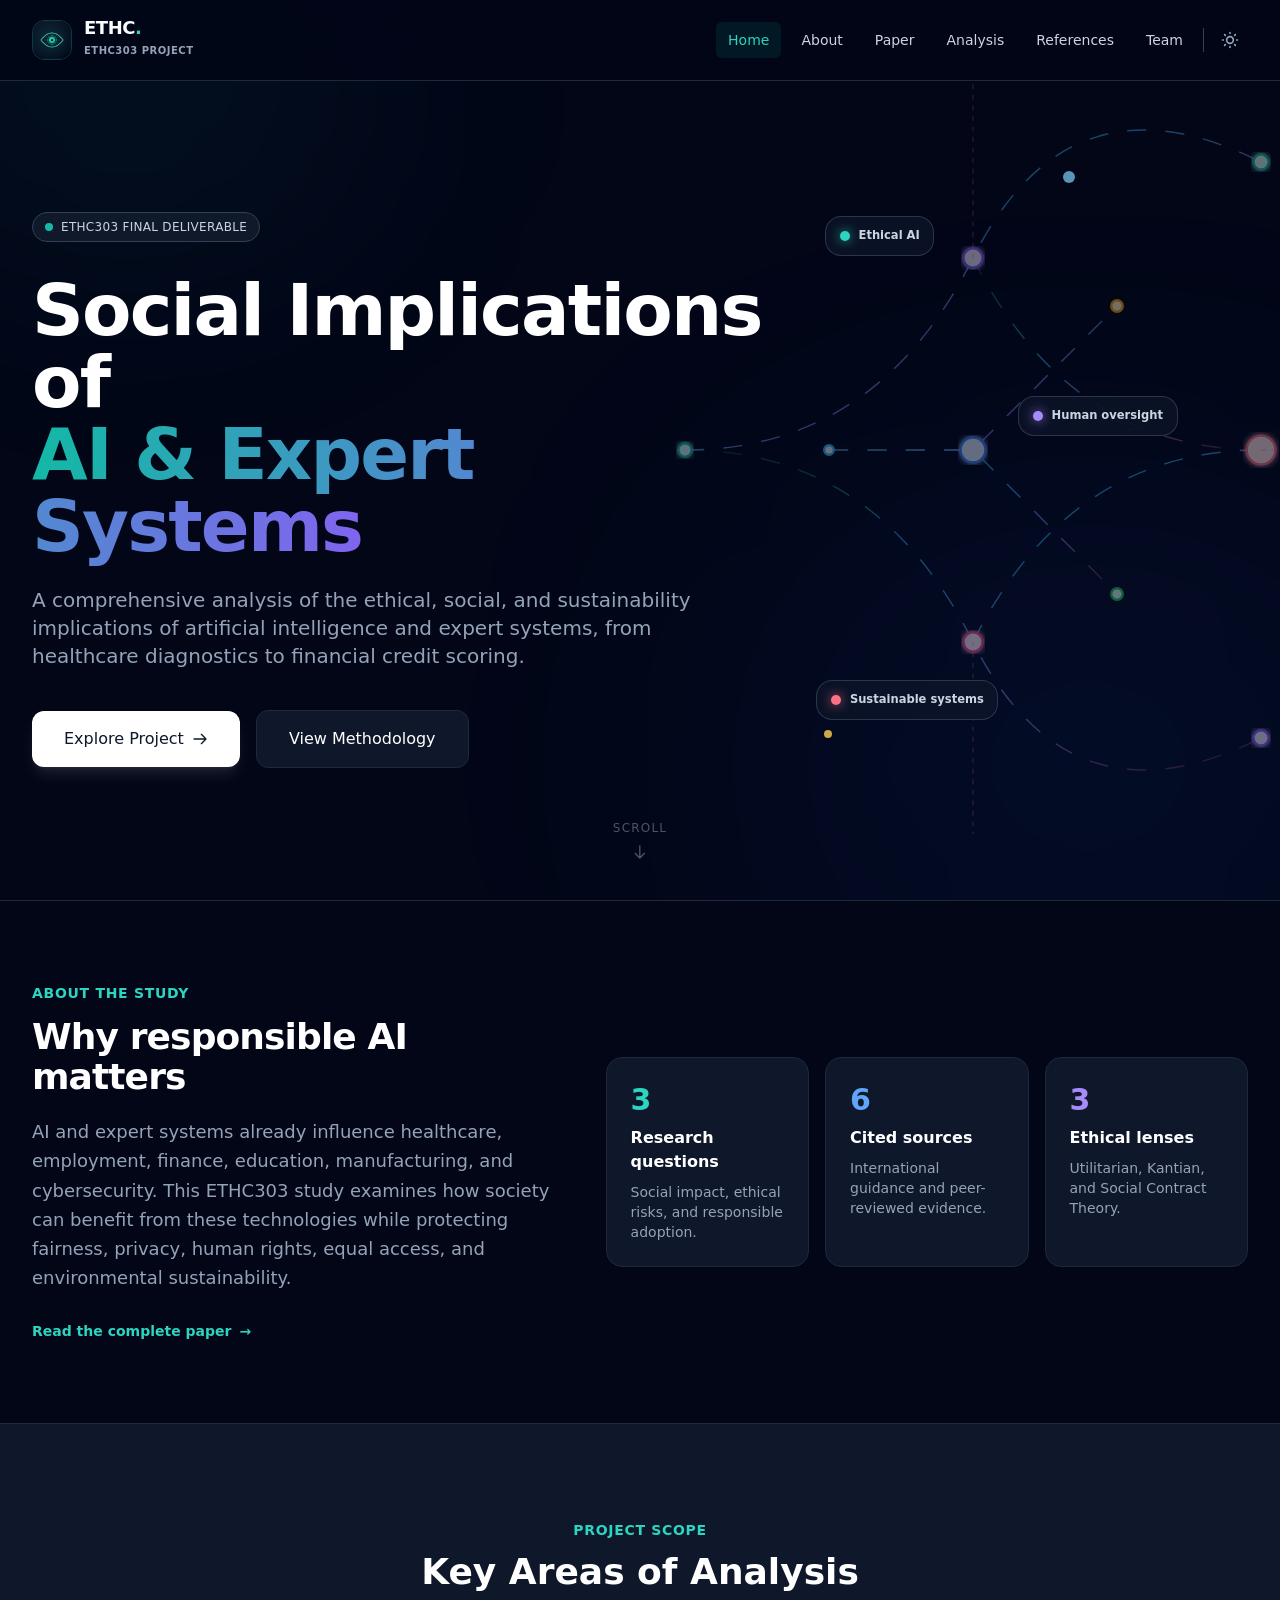
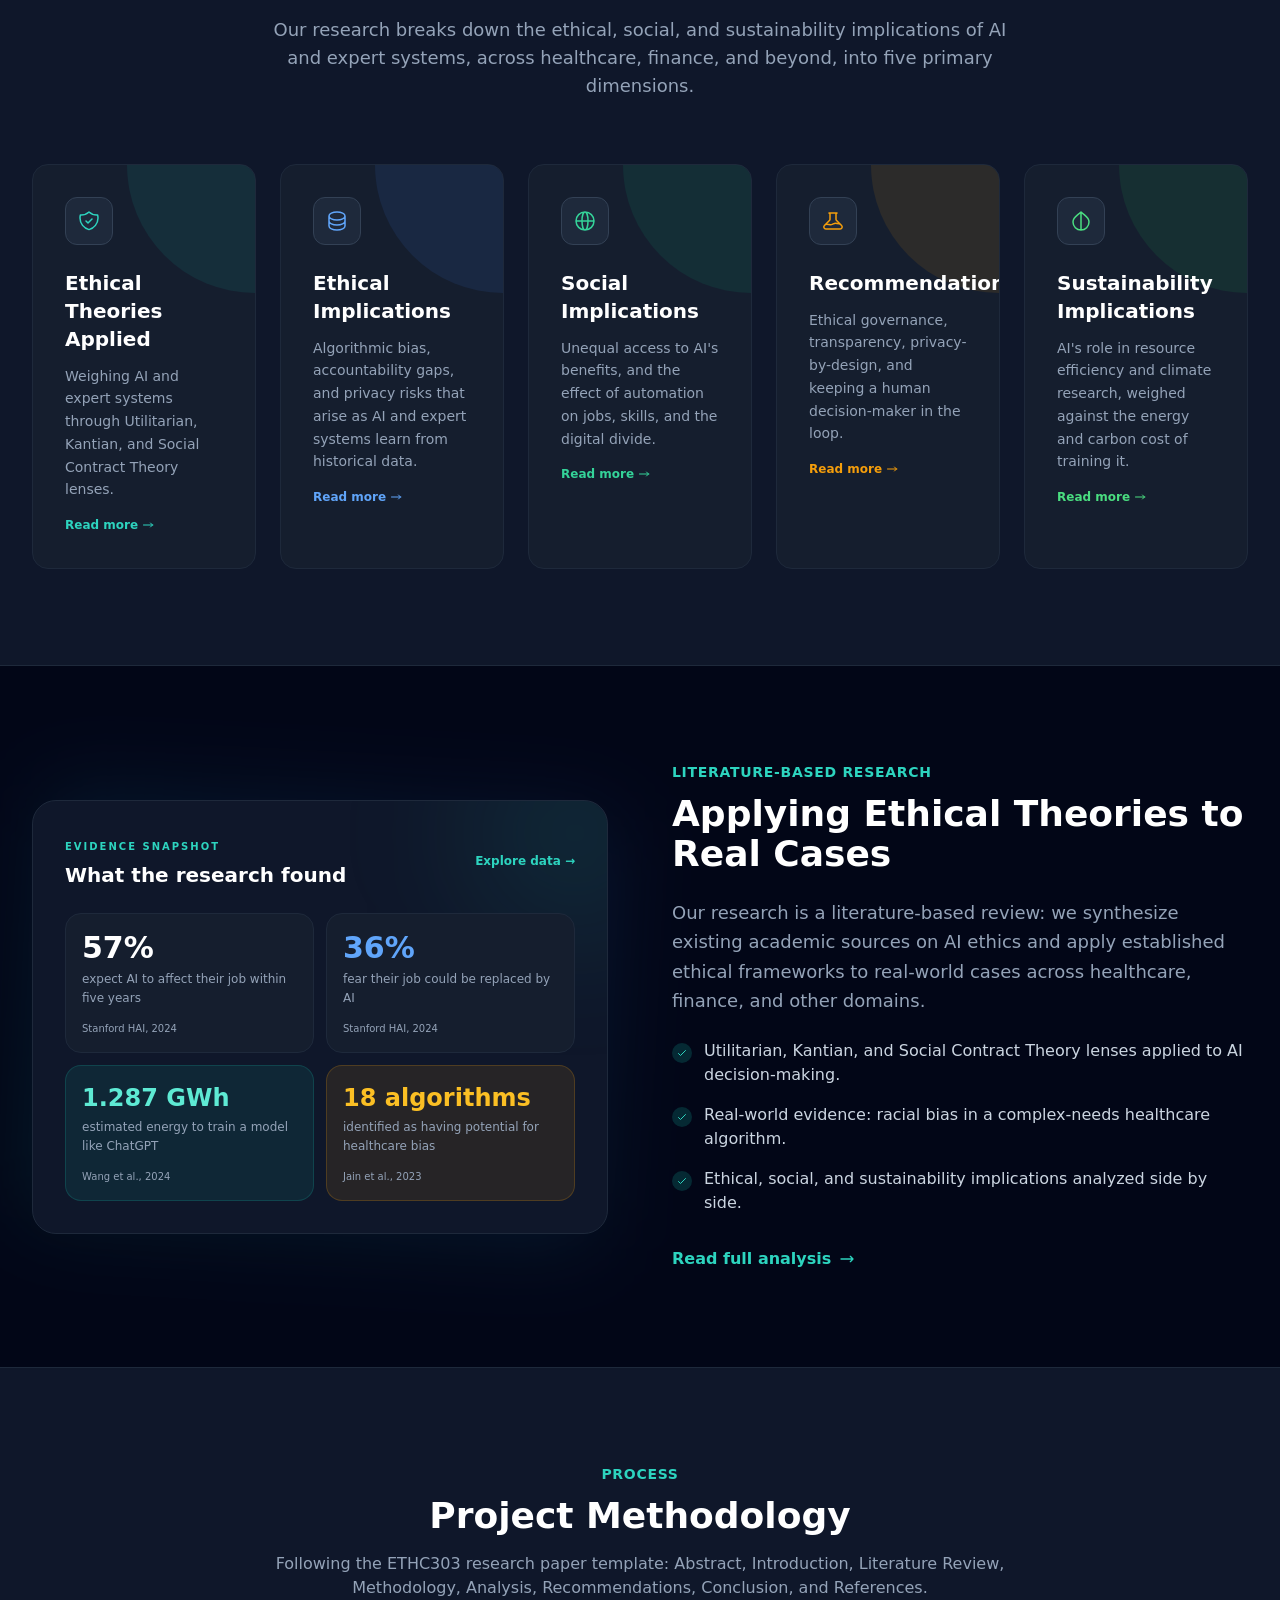
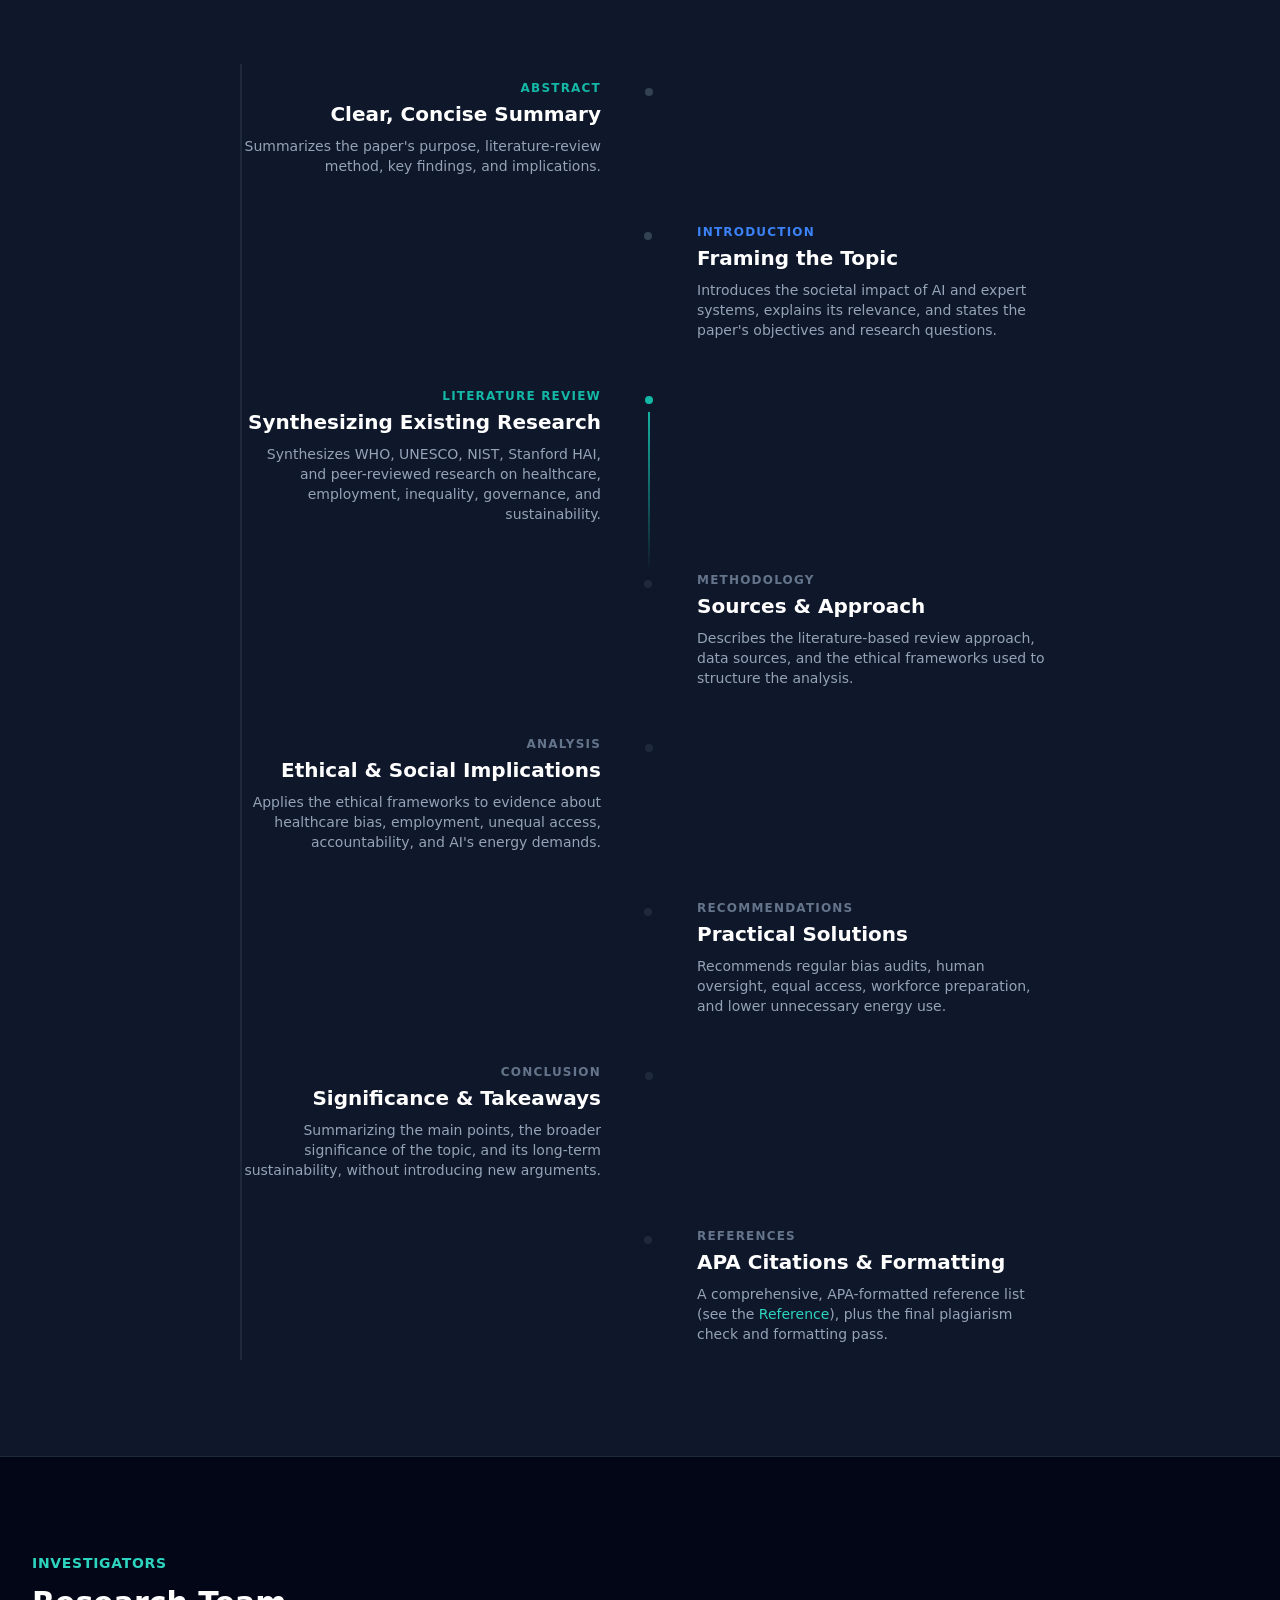
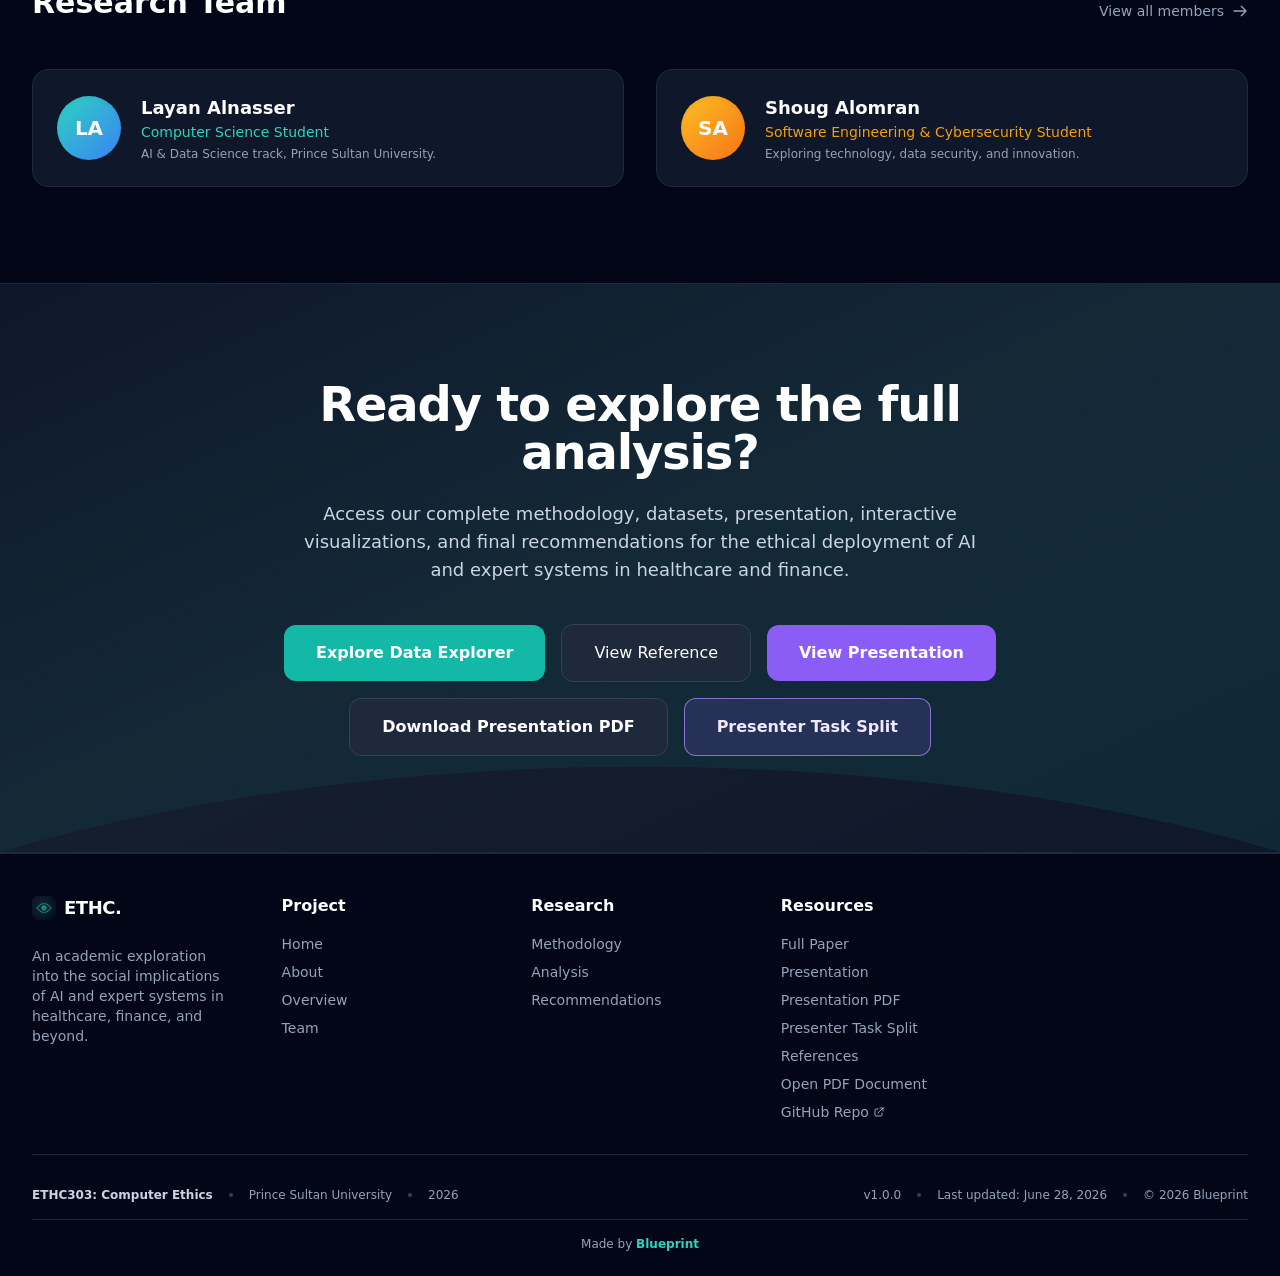
==== commit a564f298: "Improve task split button contrast" ====
--- a/index.html
+++ b/index.html
@@ -31,6 +31,30 @@
         .reveal-delay-1 { transition-delay: 100ms; }
         .reveal-delay-2 { transition-delay: 200ms; }
         .reveal-delay-3 { transition-delay: 300ms; }
+
+        .task-split-cta {
+            color: #5b21b6;
+            background: rgba(237, 233, 254, 0.9);
+            border-color: #8b5cf6;
+        }
+
+        .task-split-cta:hover {
+            color: #4c1d95;
+            background: #ddd6fe;
+            border-color: #7c3aed;
+        }
+
+        html.dark .task-split-cta {
+            color: #ede9fe;
+            background: rgba(139, 92, 246, 0.16);
+            border-color: rgba(167, 139, 250, 0.75);
+        }
+
+        html.dark .task-split-cta:hover {
+            color: #ffffff;
+            background: rgba(139, 92, 246, 0.28);
+            border-color: #c4b5fd;
+        }
 
         .path-anim {
             stroke-dasharray: 20;
@@ -653,7 +677,7 @@
                 <a href="output/pdf/ethc303-presentation.pdf" download class="w-full sm:w-auto px-8 py-4 rounded-xl bg-white/80 dark:bg-slate-800 text-slate-800 dark:text-white font-semibold border border-slate-300 dark:border-slate-700 hover:border-violet-400 dark:hover:border-violet-400 transition-all duration-300">
                     Download Presentation PDF
                 </a>
-                <a href="task-split.html" class="w-full sm:w-auto px-8 py-4 rounded-xl border border-violet-400/60 bg-violet-500/10 text-violet-200 font-semibold hover:bg-violet-500/20 hover:border-violet-300 hover:-translate-y-1 transition-all duration-300">
+                <a href="task-split.html" class="task-split-cta w-full sm:w-auto px-8 py-4 rounded-xl border font-semibold hover:-translate-y-1 transition-all duration-300">
                     Presenter Task Split
                 </a>
             </div>
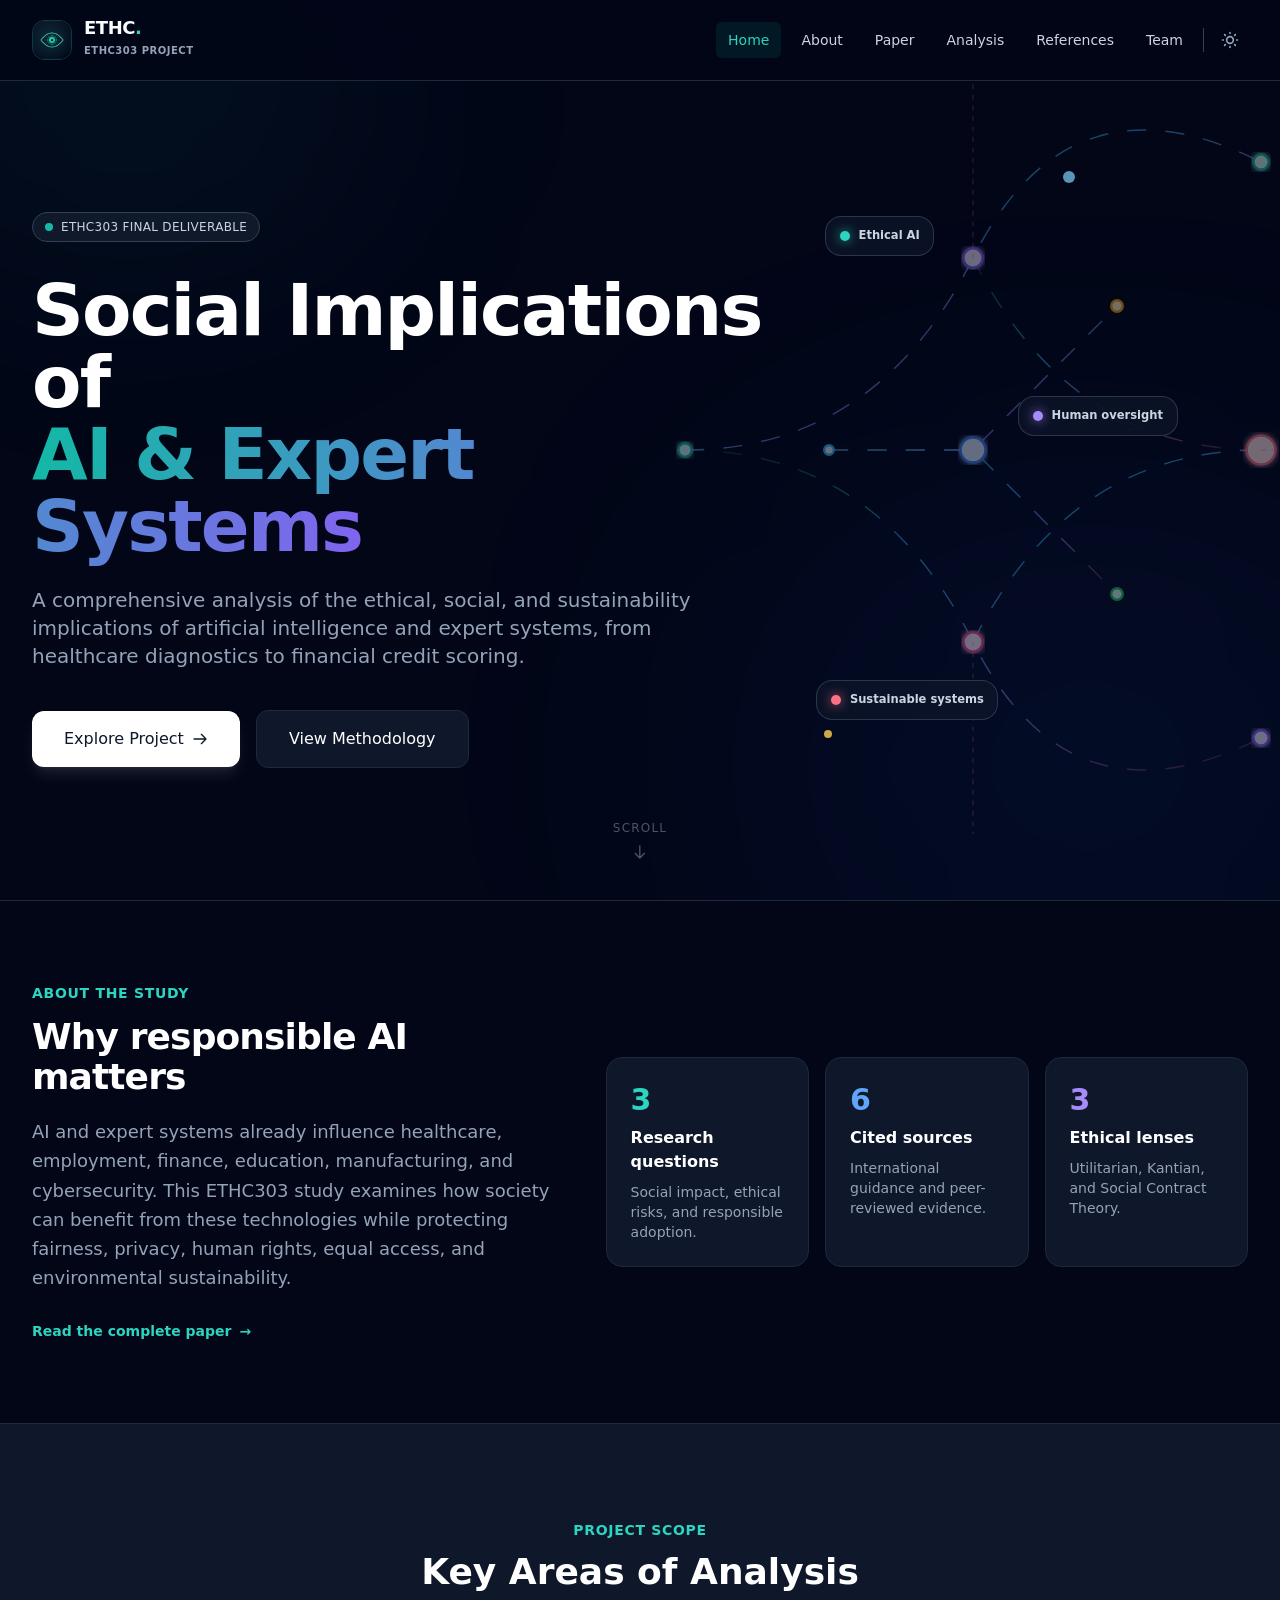
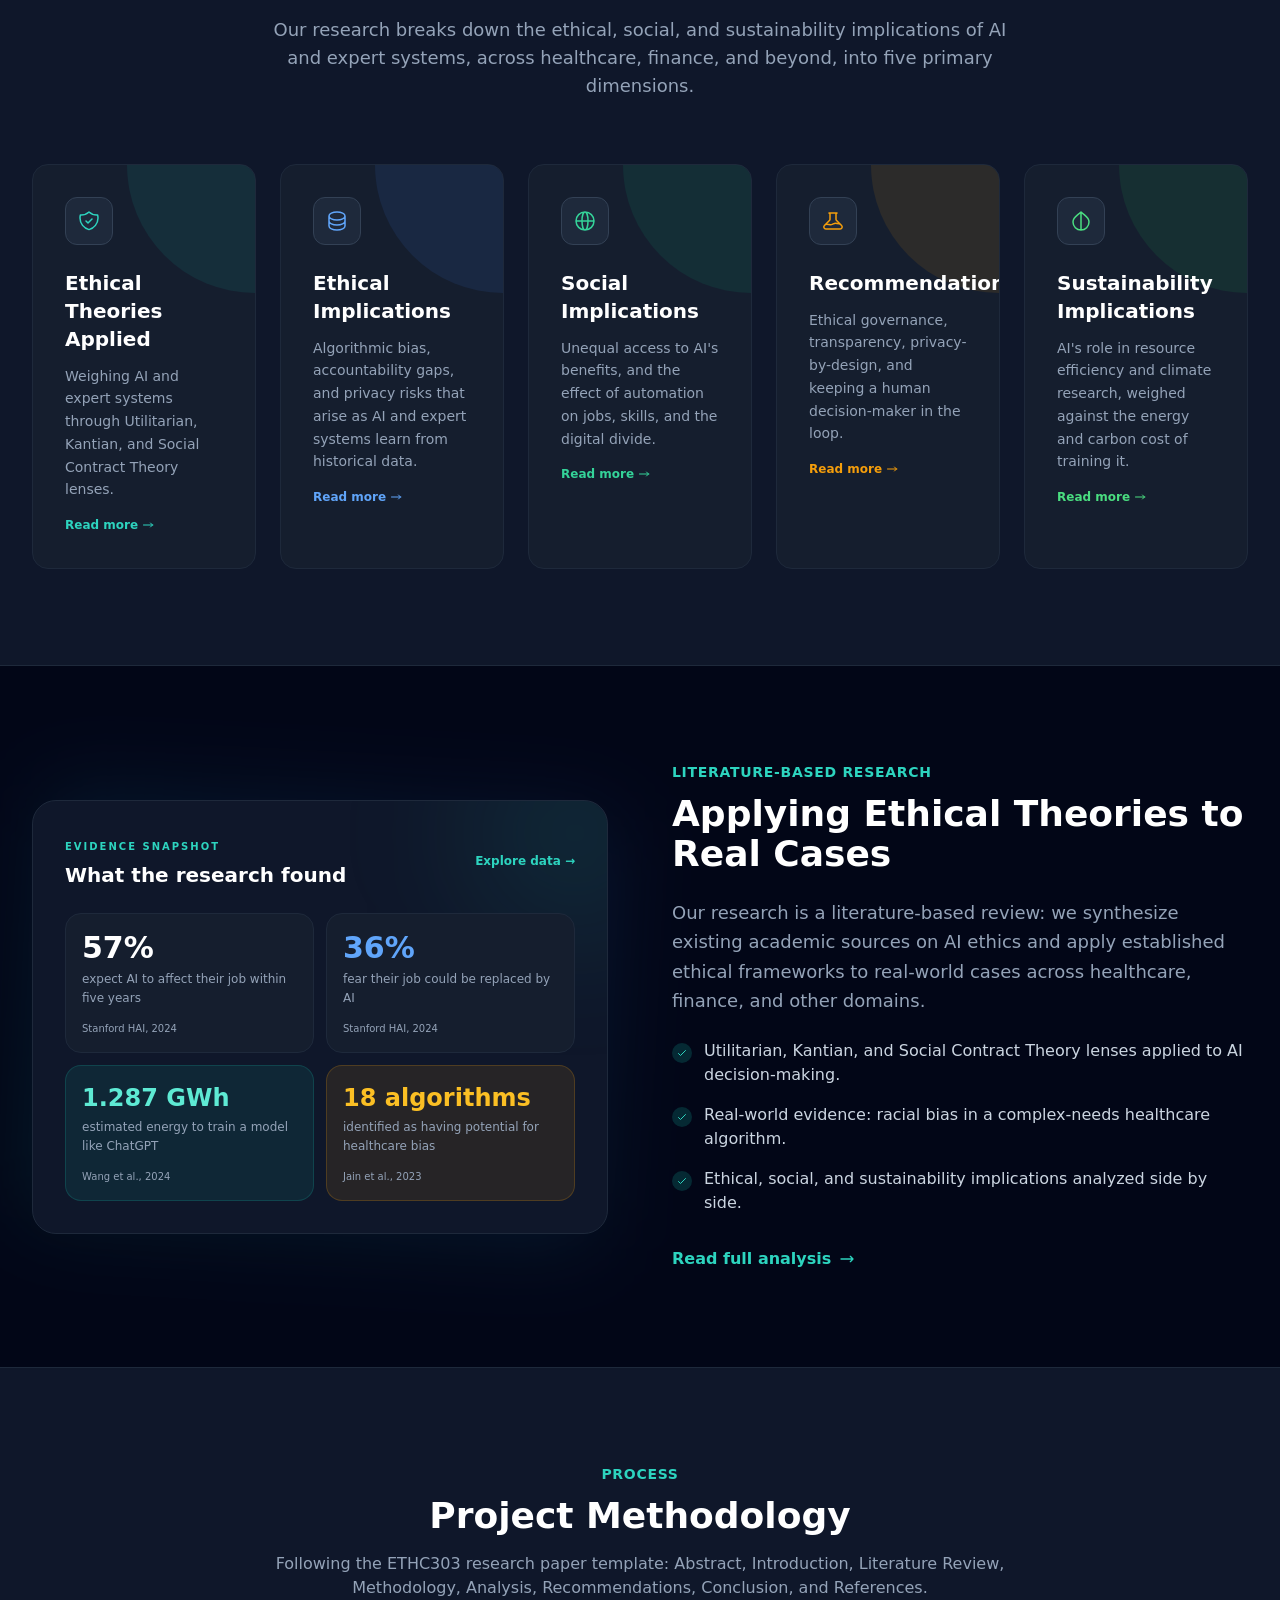
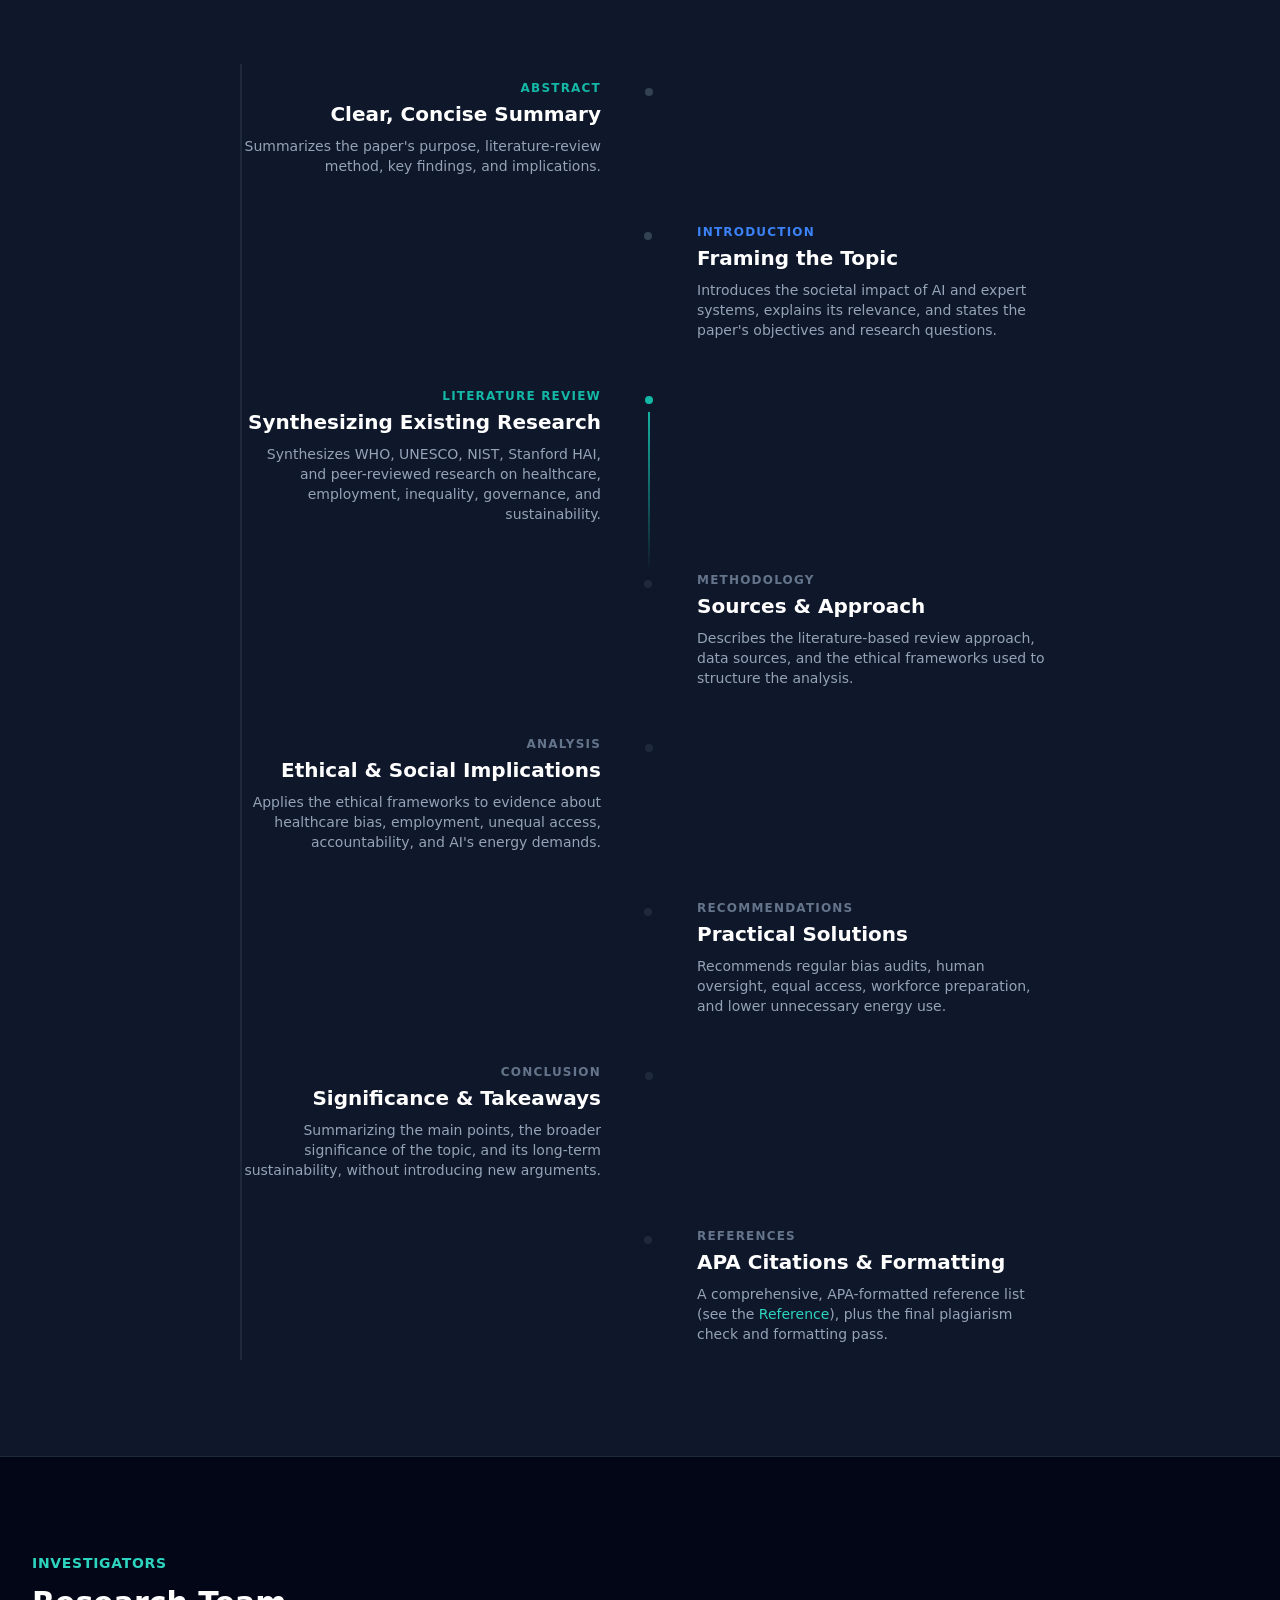
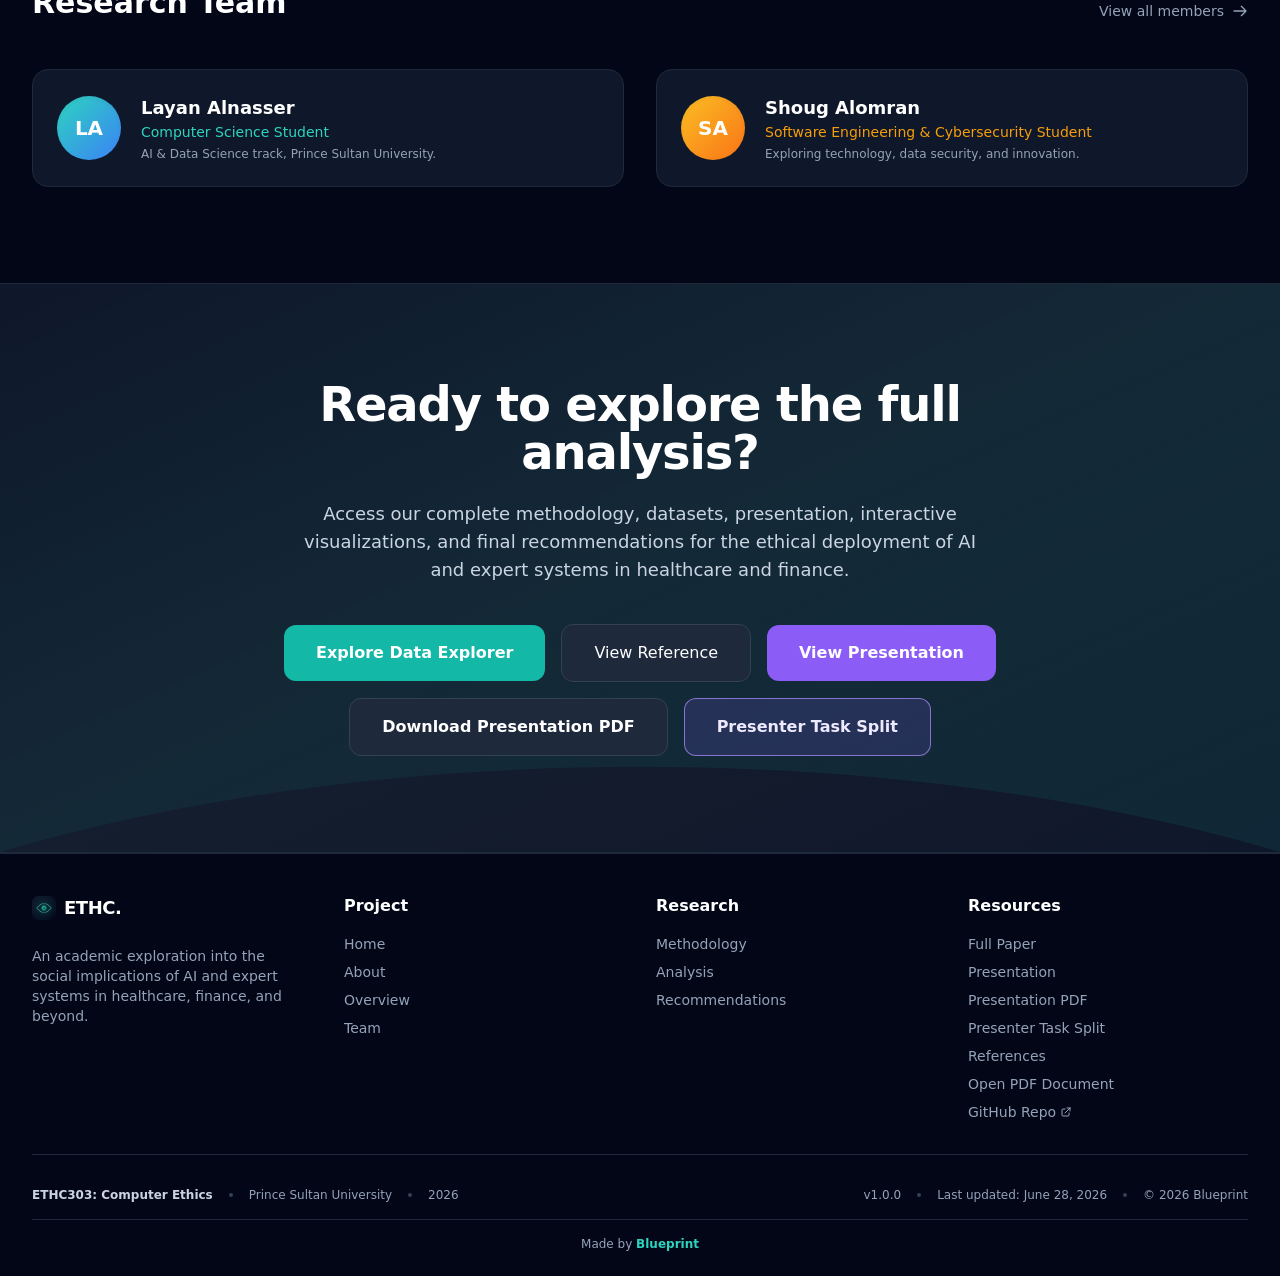
==== commit 72ea8657: "Stretch desktop footer columns" ====
--- a/index.html
+++ b/index.html
@@ -686,7 +686,7 @@
 
     <footer class="bg-white dark:bg-slate-950 pt-10 pb-6 border-t border-slate-200 dark:border-slate-800">
         <div class="max-w-7xl mx-auto px-4 sm:px-6 lg:px-8">
-            <div class="grid grid-cols-2 md:grid-cols-4 lg:grid-cols-5 gap-8 mb-8">
+            <div class="grid grid-cols-2 md:grid-cols-4 lg:grid-cols-4 gap-8 mb-8">
 
                 <div class="col-span-2 lg:col-span-1">
                     <div class="flex items-center gap-2 mb-6">
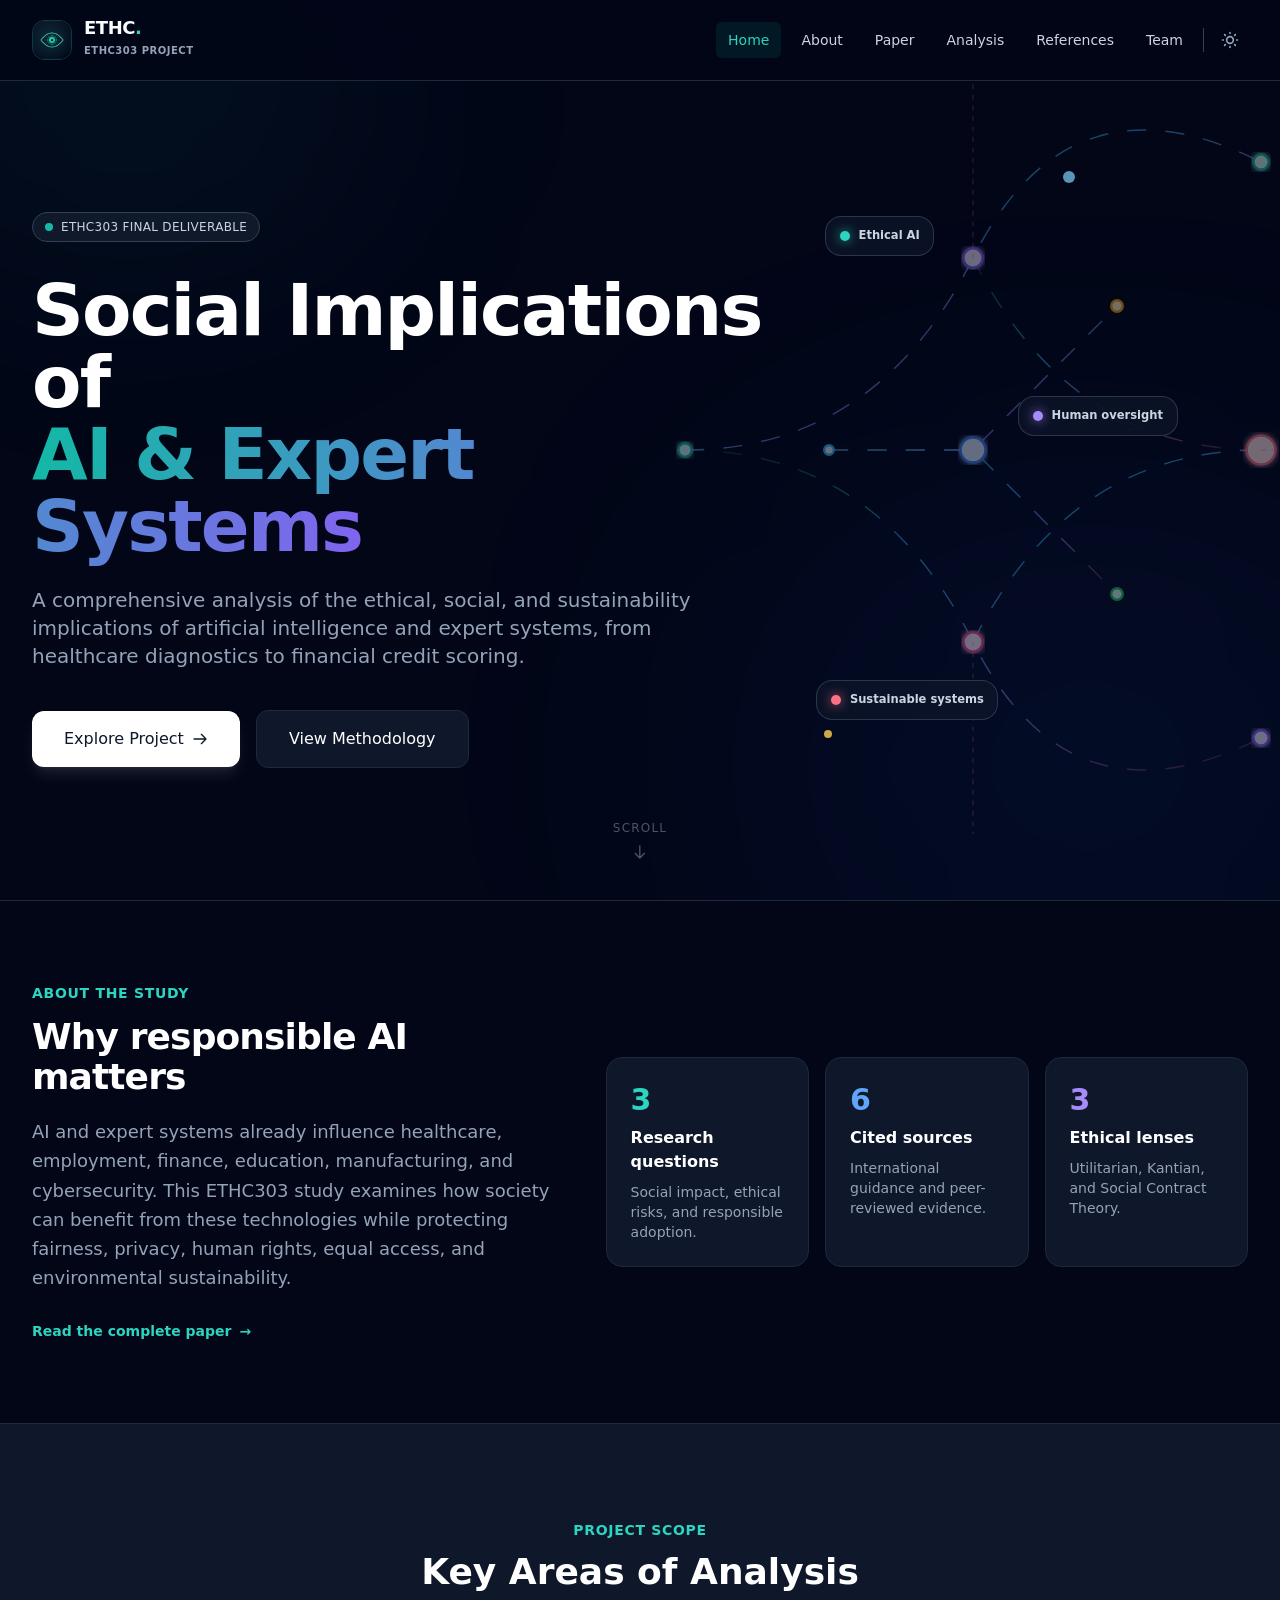
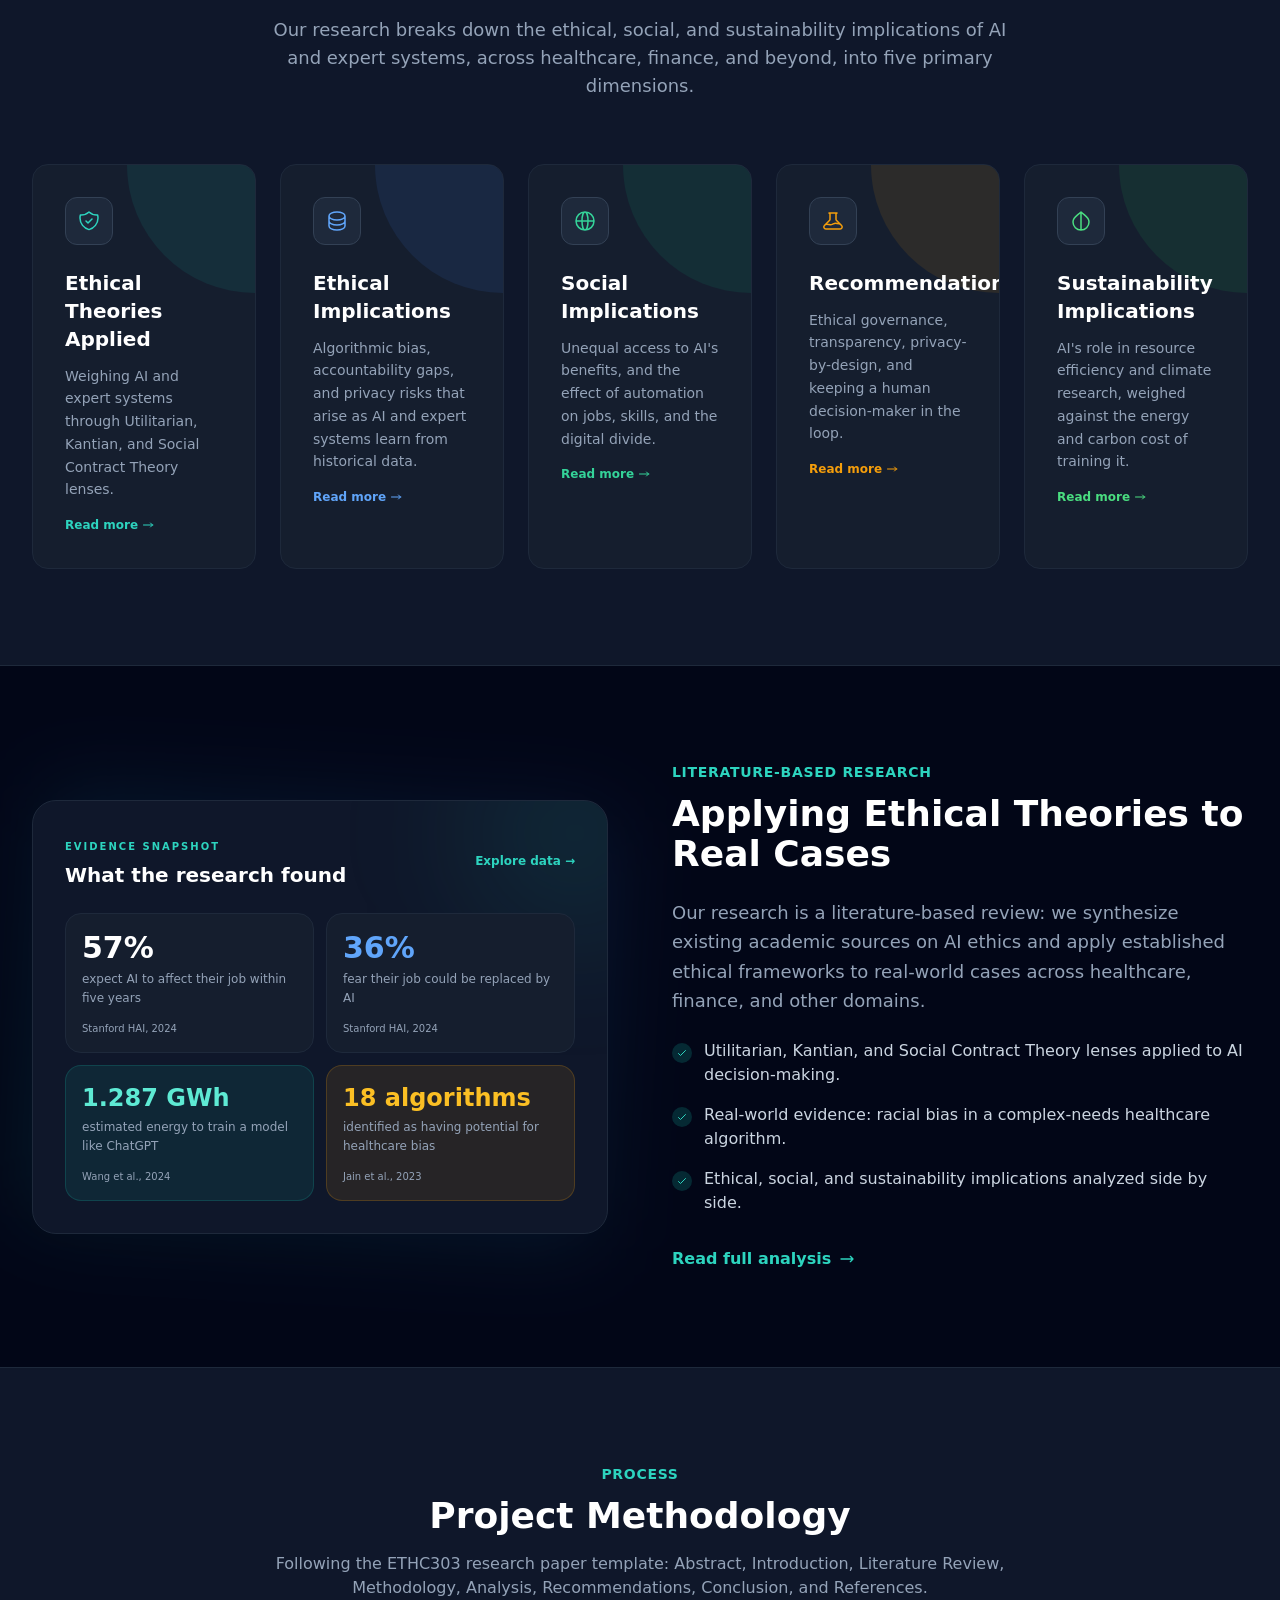
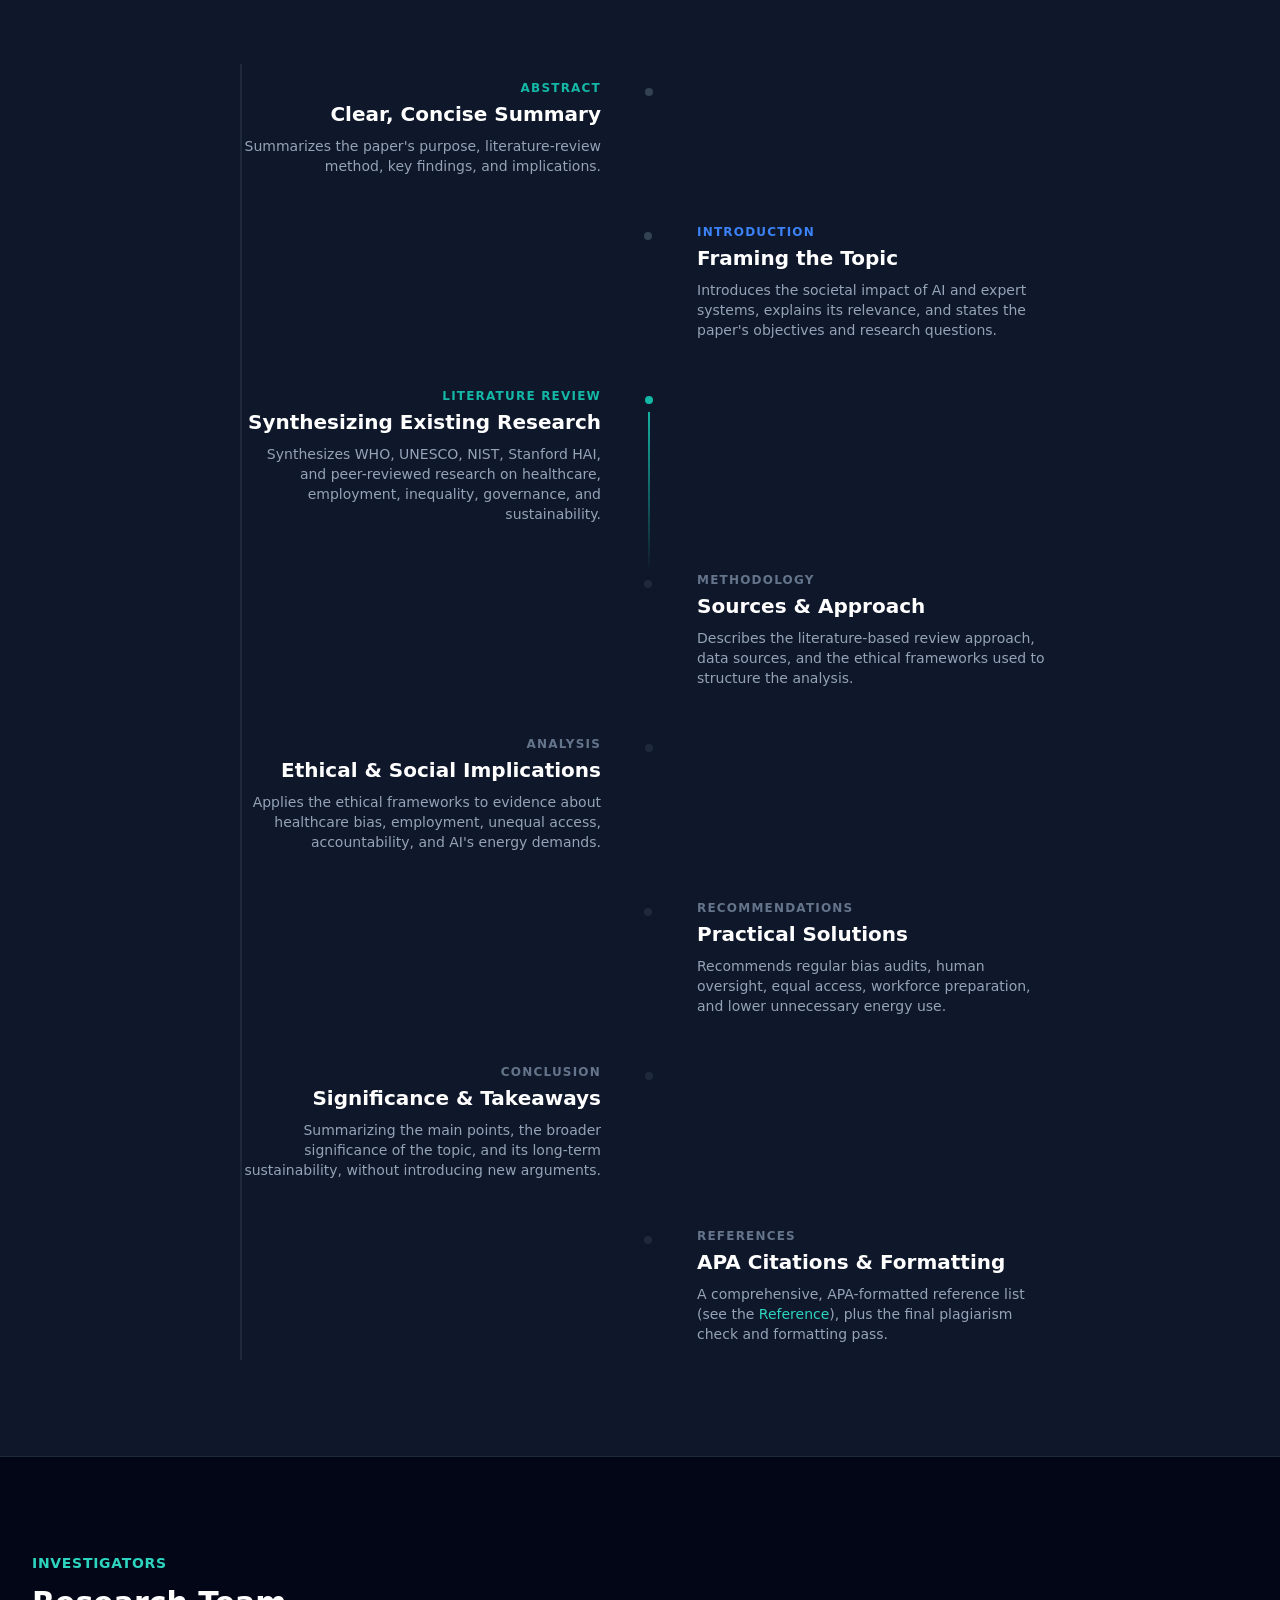
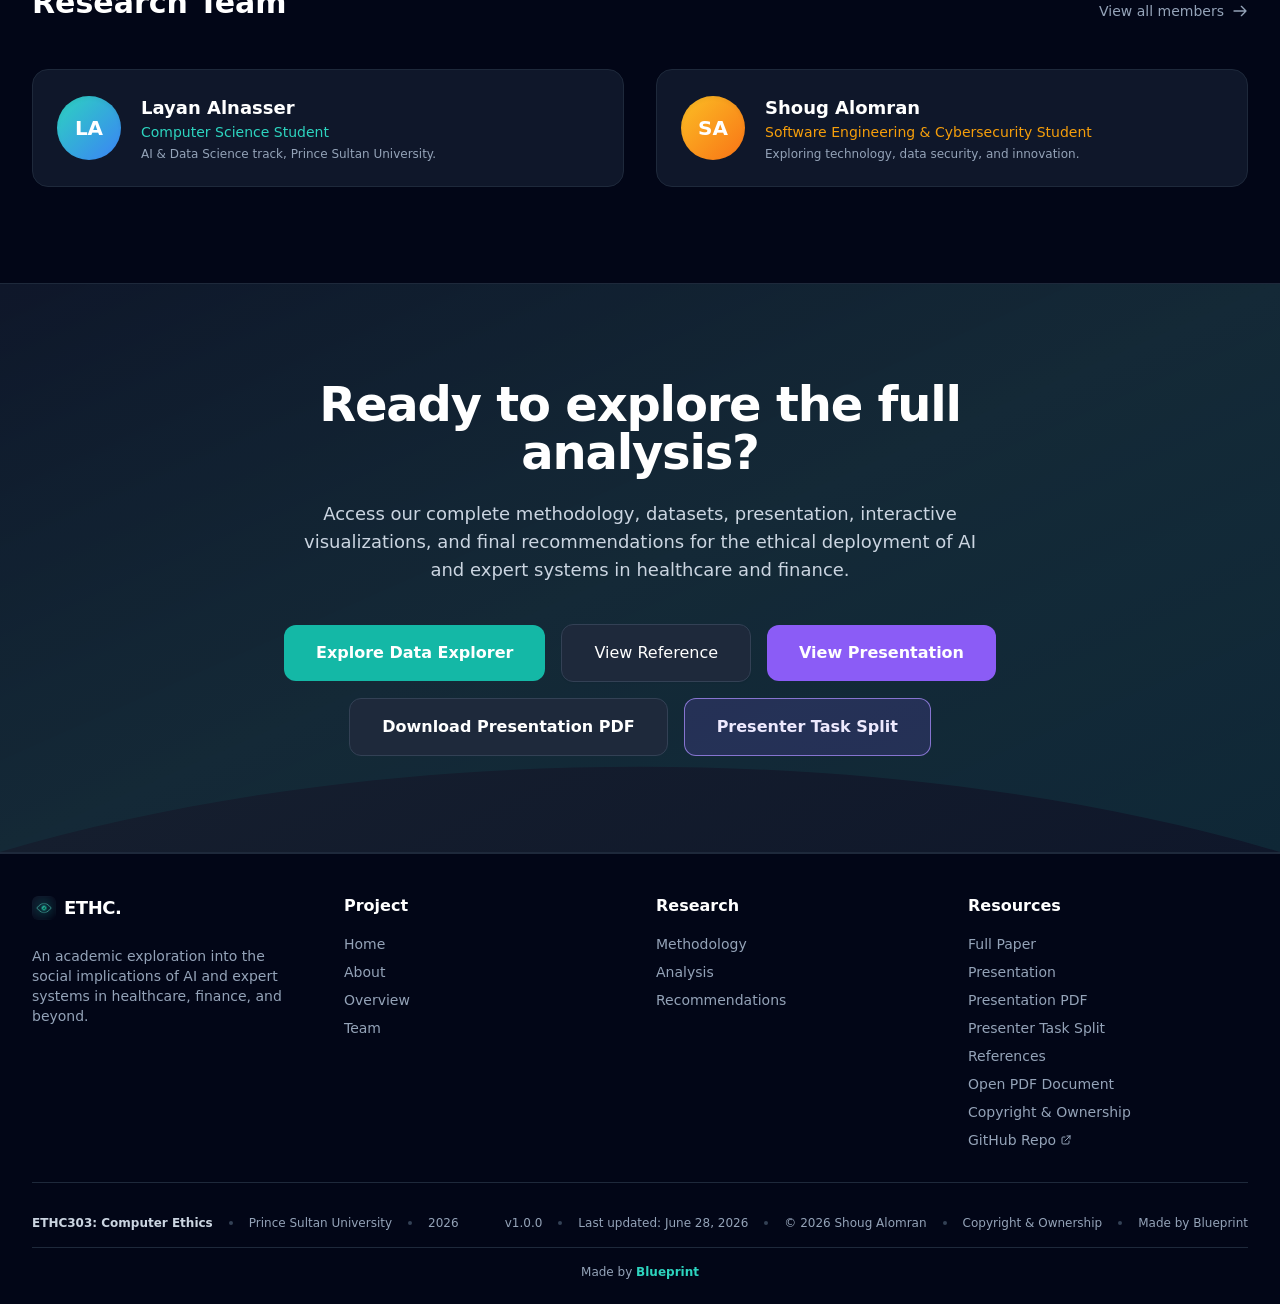
==== commit 14ca77f6: "Add copyright and ownership notices" ====
--- a/index.html
+++ b/index.html
@@ -3,6 +3,8 @@
 <head>
     <meta charset="UTF-8">
     <meta name="viewport" content="width=device-width, initial-scale=1.0">
+    <meta name="author" content="Shoug Fawaz Abdullah Alomran and Layan Abdulaziz Alnasser">
+    <meta name="copyright" content="Website copyright 2026 Shoug Fawaz Abdullah Alomran. Research copyright 2026 Shoug Fawaz Abdullah Alomran and Layan Abdulaziz Alnasser.">
     <link rel="icon" type="image/png" href="ethics-favicon.png">
     <title>ETHC303 Project Showcase | Social Implications of AI &amp; Expert Systems</title>
     <meta name="description" content="A comprehensive analysis of the ethical, social, and sustainability implications of AI and expert systems, from healthcare diagnostics to financial credit scoring.">
@@ -724,6 +726,7 @@
                         <li><a href="reference.html" class="hover:text-teal-600 dark:hover:text-teal-400 transition-colors">Reference</a></li>
                         <li><a href="dashboard.html" class="hover:text-teal-600 dark:hover:text-teal-400 transition-colors">Data Explorer</a></li>
                         <li><a href="pdf-viewer.html" class="hover:text-teal-600 dark:hover:text-teal-400 transition-colors">Open PDF Document</a></li>
+                        <li><a href="copyright.html" class="hover:text-teal-600 dark:hover:text-teal-400 transition-colors">Copyright &amp; Ownership</a></li>
                         <li><a href="https://github.com/Shoug-Alomran/ETHC303-Ethical-Social-Aspects-of-Computing" target="_blank" rel="noopener noreferrer" class="hover:text-teal-600 dark:hover:text-teal-400 transition-colors flex items-center gap-1">GitHub Repo <svg class="w-3 h-3" fill="none" viewBox="0 0 24 24" stroke="currentColor"><path stroke-linecap="round" stroke-linejoin="round" stroke-width="2" d="M10 6H6a2 2 0 00-2 2v10a2 2 0 002 2h10a2 2 0 002-2v-4M14 4h6m0 0v6m0-6L10 14"></path></svg></a></li>
                     </ul>
                 </div>
@@ -742,7 +745,11 @@
                     <span class="hidden md:inline w-1 h-1 rounded-full bg-slate-300 dark:bg-slate-700"></span>
                     <span>Last updated: June 28, 2026</span>
                     <span class="hidden md:inline w-1 h-1 rounded-full bg-slate-300 dark:bg-slate-700"></span>
-                    <span>&copy; 2026 Blueprint</span>
+                    <span>&copy; 2026 Shoug Alomran</span>
+                    <span class="hidden md:inline w-1 h-1 rounded-full bg-slate-300 dark:bg-slate-700"></span>
+                    <a href="copyright.html" class="hover:text-teal-600 dark:hover:text-teal-400 transition-colors">Copyright &amp; Ownership</a>
+                    <span class="hidden md:inline w-1 h-1 rounded-full bg-slate-300 dark:bg-slate-700"></span>
+                    <a href="https://blueprint.shoug-tech.com/" target="_blank" rel="noopener" class="hover:text-teal-600 dark:hover:text-teal-400 transition-colors">Made by Blueprint</a>
                 </div>
             </div>
         </div>
